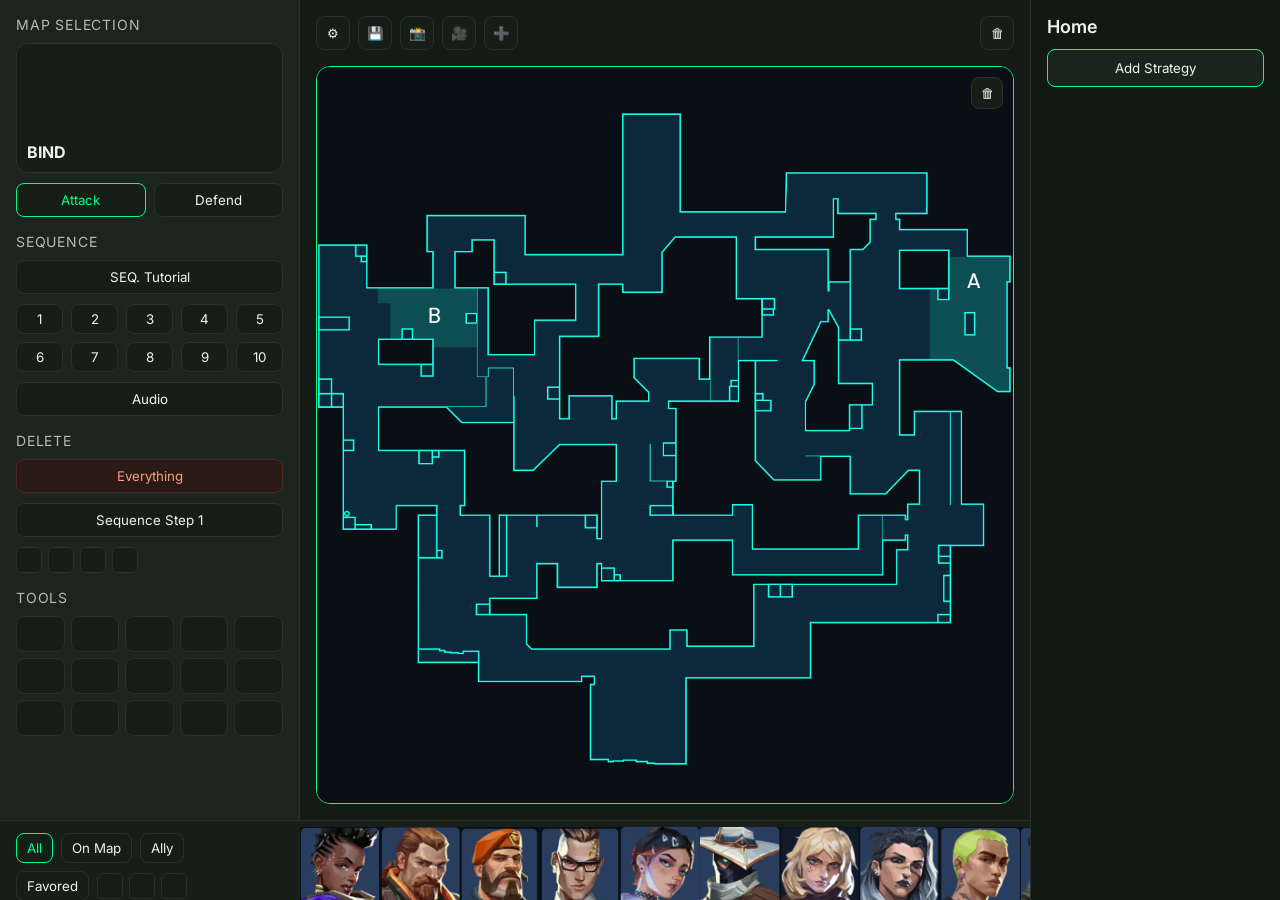
==== index.html @ a6247902 "added weapon system" ====
<!doctype html>
<html lang="en">
  <head>
    <meta charset="UTF-8" />
    <meta name="viewport" content="width=device-width, initial-scale=1" />
    <title>FPS Strat Simulator</title>
    <!-- Preconnect to font hosts for faster font loading. -->
    <link rel="preconnect" href="https://fonts.googleapis.com" />
    <link rel="preconnect" href="https://fonts.gstatic.com" crossorigin />
    <!-- UI typography for the simulator UI. -->
    <link
      href="https://fonts.googleapis.com/css2?family=Inter:wght@400;500;600;700&display=swap"
      rel="stylesheet"
    />
    <!-- App-specific layout and component styles. -->
    <link rel="stylesheet" href="styles.css" />
  </head>
  <body>
    <!-- Root grid container for left/center/right panels and bottom bar. -->
    <div id="app-container">
      <!-- Left sidebar: map selection, sequence controls, and tools. -->
      <aside class="left-sidebar">
        <section class="sidebar-section">
          <div class="section-title">Map Selection</div>
          <div class="map-card">
            <div class="map-preview">BIND</div>
            <div class="map-toggle">
              <button class="toggle active">Attack</button>
              <button class="toggle">Defend</button>
            </div>
          </div>
        </section>

        <section class="sidebar-section">
          <div class="section-title">Sequence</div>
          <!-- Placeholder buttons for scripted step sequencing. -->
          <button class="secondary wide">SEQ. Tutorial</button>
          <div class="sequence-grid">
            <button class="seq">1</button>
            <button class="seq">2</button>
            <button class="seq">3</button>
            <button class="seq">4</button>
            <button class="seq">5</button>
            <button class="seq">6</button>
            <button class="seq">7</button>
            <button class="seq">8</button>
            <button class="seq">9</button>
            <button class="seq">10</button>
          </div>
          <button class="secondary wide">Audio</button>
        </section>

        <section class="sidebar-section">
          <div class="section-title">Delete</div>
          <!-- Quick delete actions for strategy steps and assets. -->
          <button class="danger wide">Everything</button>
          <button class="secondary wide">Sequence Step 1</button>
          <div class="mini-icons">
            <div class="mini-icon"></div>
            <div class="mini-icon"></div>
            <div class="mini-icon"></div>
            <div class="mini-icon"></div>
          </div>
        </section>

        <section class="sidebar-section">
          <div class="section-title">Tools</div>
          <!-- Toolbox area for placing utilities or tactical markers. -->
          <div class="tools-grid">
            <button class="tool"></button>
            <button class="tool"></button>
            <button class="tool"></button>
            <button class="tool"></button>
            <button class="tool"></button>
            <button class="tool"></button>
            <button class="tool"></button>
            <button class="tool"></button>
            <button class="tool"></button>
            <button class="tool"></button>
            <button class="tool"></button>
            <button class="tool"></button>
            <button class="tool"></button>
            <button class="tool"></button>
            <button class="tool"></button>
          </div>
        </section>
      </aside>

      <!-- Center workspace: top bar actions and map canvas. -->
      <main class="center-map">
        <div class="map-topbar">
          <div class="topbar-left">
            <button class="icon-btn">⚙</button>
            <button class="icon-btn">💾</button>
            <button class="icon-btn">📸</button>
            <button class="icon-btn">🎥</button>
            <button class="icon-btn">➕</button>
          </div>
          <button class="icon-btn danger">🗑</button>
        </div>
        <!-- Map canvas viewport used for token placement and dragging. -->
        <div class="map-canvas" id="map-canvas">
          <!-- Trash target: drop tokens here to delete them. -->
          <button class="map-trash" id="map-trash" title="Delete token">🗑</button>
          <div class="map-wrapper" id="map-wrapper">
            <img class="map-image" src="assets/maps/Map Bind.png" alt="Bind map" />
          </div>
        </div>
      </main>

      <!-- Right sidebar: high-level actions or navigation. -->
      <aside class="right-sidebar">
        <div class="right-header">Home</div>
        <button class="primary wide">Add Strategy</button>
      </aside>

      <!-- Bottom bar: filters plus draggable agent roster. -->
      <section class="bottom-bar">
        <div class="bottom-left">
          <div class="filter-row">
            <button class="filter active">All</button>
            <button class="filter">On Map</button>
            <button class="filter">Ally</button>
          </div>
          <div class="filter-row">
            <button class="filter">Favored</button>
            <div class="mini-icons">
              <div class="mini-icon"></div>
              <div class="mini-icon"></div>
              <div class="mini-icon"></div>
            </div>
          </div>
        </div>
        <div class="bottom-right" id="agent-roster">
          <img src="assets/agents/astra.png" alt="Astra" class="agent-icon" />
          <img src="assets/agents/breach.png" alt="Breach" class="agent-icon" />
          <img src="assets/agents/brimstone.png" alt="Brimstone" class="agent-icon" />
          <img src="assets/agents/chamber.png" alt="Chamber" class="agent-icon" />
          <img src="assets/agents/clove.png" alt="Clove" class="agent-icon" />
          <img src="assets/agents/cypher.png" alt="Cypher" class="agent-icon" />
          <img src="assets/agents/deadlock.png" alt="Deadlock" class="agent-icon" />
          <img src="assets/agents/fade.png" alt="Fade" class="agent-icon" />
          <img src="assets/agents/gekko.png" alt="Gekko" class="agent-icon" />
          <img src="assets/agents/harbor.png" alt="Harbor" class="agent-icon" />
          <img src="assets/agents/iso.png" alt="Iso" class="agent-icon" />
          <img src="assets/agents/jett.png" alt="Jett" class="agent-icon" />
          <img src="assets/agents/kj.png" alt="Killjoy" class="agent-icon" />
          <img src="assets/agents/ko.png" alt="KAY/O" class="agent-icon" />
          <img src="assets/agents/mito.png" alt="Mito" class="agent-icon" />
          <img src="assets/agents/neon.png" alt="Neon" class="agent-icon" />
          <img src="assets/agents/omen.png" alt="Omen" class="agent-icon" />
          <img src="assets/agents/pheonix.png" alt="Phoenix" class="agent-icon" />
          <img src="assets/agents/raze.png" alt="Raze" class="agent-icon" />
          <img src="assets/agents/reyna.png" alt="Reyna" class="agent-icon" />
          <img src="assets/agents/sage.png" alt="Sage" class="agent-icon" />
          <img src="assets/agents/skye.png" alt="Skye" class="agent-icon" />
          <img src="assets/agents/sove.png" alt="Sova" class="agent-icon" />
          <img src="assets/agents/tejo.png" alt="Tejo" class="agent-icon" />
          <img src="assets/agents/veto.png" alt="Veto" class="agent-icon" />
          <img src="assets/agents/viper.png" alt="Viper" class="agent-icon" />
          <img src="assets/agents/vyse.png" alt="Vyse" class="agent-icon" />
          <img src="assets/agents/waylay.png" alt="Waylay" class="agent-icon" />
          <img src="assets/agents/yoru.png" alt="Yoru" class="agent-icon" />
        </div>
      </section>
    </div>
    <!-- Hover popover for agent utilities (positioned via JS). -->
    <div class="utility-popover" id="utility-popover" aria-hidden="true"></div>
    <!-- Context menu for selecting weapons on agent tokens. -->
    <div class="weapon-popover" id="weapon-popover" aria-hidden="true">
      <button class="weapon-option" data-weapon="1" title="Pistol">
        <span class="weapon-icon weapon-pistol"></span>
      </button>
      <button class="weapon-option" data-weapon="2" title="SMG/Shotgun">
        <span class="weapon-icon weapon-smg"></span>
      </button>
      <button class="weapon-option" data-weapon="3" title="Rifle">
        <span class="weapon-icon weapon-rifle"></span>
      </button>
      <button class="weapon-option" data-weapon="4" title="Sniper">
        <span class="weapon-icon weapon-sniper"></span>
      </button>
    </div>
    <script>
      // DOM handles used by the token placement + drag logic below.
      const mapCanvas = document.getElementById("map-canvas");
      const mapWrapper = document.getElementById("map-wrapper");
      const mapTrash = document.getElementById("map-trash");
      const agentIcons = document.querySelectorAll(".agent-icon");
      const utilityPopover = document.getElementById("utility-popover");
      const agentRoster = document.getElementById("agent-roster");
      const sideToggles = document.querySelectorAll(".map-toggle .toggle");
      const weaponPopover = document.getElementById("weapon-popover");
      const weaponOptions = weaponPopover.querySelectorAll(".weapon-option");

      // Drag state for the currently active map token.
      let activeToken = null;
      let dragOffsetX = 0;
      let dragOffsetY = 0;
      let popoverHideTimer = null;
      let activeAgentId = null;
      let currentSide = "attack";

      // Pan/zoom state for the map viewport.
      let panX = 0;
      let panY = 0;
      let zoom = 1;
      let isPanning = false;
      let panStartX = 0;
      let panStartY = 0;
      let panOriginX = 0;
      let panOriginY = 0;
      let spacePressed = false;
      let activeWeaponToken = null;

      // Agent -> 4 utility definitions (name + CSS type class).
      const agentUtilities = {
        astra: [
          { name: "Nebula", type: "util-sphere" },
          { name: "Nova Pulse", type: "util-stun" },
          { name: "Gravity Well", type: "util-stun" },
          { name: "Cosmic Divide", type: "util-line" },
        ],
        breach: [
          { name: "Flashpoint", type: "util-flash" },
          { name: "Fault Line", type: "util-stun" },
          { name: "Aftershock", type: "util-stun" },
          { name: "Rolling Thunder", type: "util-stun" },
        ],
        brimstone: [
          { name: "Incendiary", type: "util-molly" },
          { name: "Sky Smoke", type: "util-sphere" },
          { name: "Orbital Strike", type: "util-stun" },
          { name: "Stim Beacon", type: "util-sphere" },
        ],
        chamber: [
          { name: "Trademark", type: "util-trap" },
          { name: "Trademark", type: "util-trap" },
          { name: "Rendezvous", type: "util-recon" },
          { name: "Tour de Force", type: "util-stun" },
        ],
        clove: [
          { name: "Ruse", type: "util-sphere" },
          { name: "Meddle", type: "util-molly" },
          { name: "Pick-Me-Up", type: "util-stun" },
          { name: "Not Dead Yet", type: "util-recon" },
        ],
        cypher: [
          { name: "Trapwire", type: "util-trap" },
          { name: "Trapwire", type: "util-trap" },
          { name: "Cyber Cage", type: "util-sphere" },
          { name: "Spycam", type: "util-recon" },
        ],
        deadlock: [
          { name: "GravNet", type: "util-trap" },
          { name: "Sonic Sensor", type: "util-trap" },
          { name: "Barrier Mesh", type: "util-line" },
          { name: "Annihilation", type: "util-stun" },
        ],
        fade: [
          { name: "Haunt", type: "util-recon" },
          { name: "Prowler", type: "util-recon" },
          { name: "Seize", type: "util-stun" },
          { name: "Nightfall", type: "util-recon" },
        ],
        gekko: [
          { name: "Dizzy", type: "util-flash" },
          { name: "Wingman", type: "util-stun" },
          { name: "Mosh Pit", type: "util-molly" },
          { name: "Thrash", type: "util-recon" },
        ],
        harbor: [
          { name: "Cove", type: "util-sphere" },
          { name: "High Tide", type: "util-line" },
          { name: "Cascade", type: "util-line" },
          { name: "Reckoning", type: "util-stun" },
        ],
        iso: [
          { name: "Double Tap", type: "util-stun" },
          { name: "Undercut", type: "util-stun" },
          { name: "Contingency", type: "util-line" },
          { name: "Kill Contract", type: "util-stun" },
        ],
        jett: [
          { name: "Cloudburst", type: "util-sphere" },
          { name: "Updraft", type: "util-stun" },
          { name: "Tailwind", type: "util-stun" },
          { name: "Blade Storm", type: "util-stun" },
        ],
        kj: [
          { name: "Nanoswarm", type: "util-molly" },
          { name: "Nanoswarm", type: "util-molly" },
          { name: "Alarmbot", type: "util-trap" },
          { name: "Lockdown", type: "util-stun" },
        ],
        ko: [
          { name: "FLASH/drive", type: "util-flash" },
          { name: "FRAG/ment", type: "util-molly" },
          { name: "ZERO/point", type: "util-recon" },
          { name: "NULL/cmd", type: "util-stun" },
        ],
        mito: [
          { name: "Mist Screen", type: "util-sphere" },
          { name: "Surge Line", type: "util-line" },
          { name: "Static Flash", type: "util-flash" },
          { name: "Shockwave", type: "util-stun" },
        ],
        neon: [
          { name: "Relay Bolt", type: "util-stun" },
          { name: "Fast Lane", type: "util-line" },
          { name: "High Gear", type: "util-stun" },
          { name: "Overdrive", type: "util-stun" },
        ],
        omen: [
          { name: "Dark Cover", type: "util-sphere" },
          { name: "Paranoia", type: "util-flash" },
          { name: "Shrouded Step", type: "util-line" },
          { name: "From the Shadows", type: "util-recon" },
        ],
        pheonix: [
          { name: "Blaze", type: "util-line" },
          { name: "Curveball", type: "util-flash" },
          { name: "Hot Hands", type: "util-molly" },
          { name: "Run it Back", type: "util-stun" },
        ],
        phoenix: [
          { name: "Blaze", type: "util-line" },
          { name: "Curveball", type: "util-flash" },
          { name: "Hot Hands", type: "util-molly" },
          { name: "Run it Back", type: "util-stun" },
        ],
        raze: [
          { name: "Boom Bot", type: "util-recon" },
          { name: "Paint Shells", type: "util-molly" },
          { name: "Blast Pack", type: "util-stun" },
          { name: "Showstopper", type: "util-stun" },
        ],
        reyna: [
          { name: "Leer", type: "util-flash" },
          { name: "Devour", type: "util-stun" },
          { name: "Dismiss", type: "util-stun" },
          { name: "Empress", type: "util-stun" },
        ],
        sage: [
          { name: "Barrier Orb", type: "util-line" },
          { name: "Slow Orb", type: "util-stun" },
          { name: "Healing Orb", type: "util-sphere" },
          { name: "Resurrection", type: "util-stun" },
        ],
        skye: [
          { name: "Guiding Light", type: "util-flash" },
          { name: "Trailblazer", type: "util-recon" },
          { name: "Regrowth", type: "util-sphere" },
          { name: "Seekers", type: "util-recon" },
        ],
        sove: [
          { name: "Recon Bolt", type: "util-recon" },
          { name: "Shock Bolt", type: "util-molly" },
          { name: "Owl Drone", type: "util-recon" },
          { name: "Hunter's Fury", type: "util-line" },
        ],
        tejo: [
          { name: "Pulse Net", type: "util-trap" },
          { name: "Quake Line", type: "util-line" },
          { name: "Shatter Flash", type: "util-flash" },
          { name: "Ground Spike", type: "util-stun" },
        ],
        veto: [
          { name: "Lock Snare", type: "util-trap" },
          { name: "Signal Bloom", type: "util-recon" },
          { name: "Burst Charge", type: "util-molly" },
          { name: "Dead Zone", type: "util-stun" },
        ],
        viper: [
          { name: "Snake Bite", type: "util-molly" },
          { name: "Poison Cloud", type: "util-sphere" },
          { name: "Toxic Screen", type: "util-line" },
          { name: "Viper's Pit", type: "util-sphere" },
        ],
        vyse: [
          { name: "Arc Flash", type: "util-flash" },
          { name: "Steel Snare", type: "util-trap" },
          { name: "Obscura", type: "util-sphere" },
          { name: "Overload", type: "util-stun" },
        ],
        waylay: [
          { name: "Mirror Smoke", type: "util-sphere" },
          { name: "Slipstream", type: "util-line" },
          { name: "Lumen Flash", type: "util-flash" },
          { name: "Lockdown Field", type: "util-stun" },
        ],
        yoru: [
          { name: "Blindside", type: "util-flash" },
          { name: "Gatecrash", type: "util-line" },
          { name: "Fakeout", type: "util-recon" },
          { name: "Dimensional Drift", type: "util-stun" },
        ],
      };

      // Keep token movement inside the map canvas bounds.
      function clamp(value, min, max) {
        return Math.max(min, Math.min(max, value));
      }

      function applyMapTransform() {
        mapWrapper.style.transform = `translate(${panX}px, ${panY}px) scale(${zoom})`;
      }

      function screenToMap(clientX, clientY) {
        const canvasRect = mapCanvas.getBoundingClientRect();
        const x = (clientX - canvasRect.left - panX) / zoom;
        const y = (clientY - canvasRect.top - panY) / zoom;
        return { x, y };
      }

      function getMapSize() {
        return {
          width: mapWrapper.offsetWidth,
          height: mapWrapper.offsetHeight,
        };
      }

      function getElementSizeInMap(el) {
        const rect = el.getBoundingClientRect();
        return { width: rect.width / zoom, height: rect.height / zoom };
      }

      // Create a draggable token in the center of the map from a roster icon.
      function createTokenFromIcon(icon) {
        const token = document.createElement("div");
        token.className = "map-agent-token";
        token.dataset.anchor = "topleft";
        token.dataset.side = currentSide;
        token.dataset.weapon = "3";
        token.style.backgroundImage = `url("${icon.src}")`;
        token.setAttribute("aria-label", icon.alt || "Agent");

        const badge = document.createElement("span");
        badge.className = "weapon-badge";
        badge.dataset.weapon = "3";
        const badgeIcon = document.createElement("span");
        badgeIcon.className = "weapon-icon";
        badge.appendChild(badgeIcon);
        token.appendChild(badge);

        const rect = mapCanvas.getBoundingClientRect();
        const center = screenToMap(
          rect.left + rect.width / 2,
          rect.top + rect.height / 2
        );
        const size = 40;
        const left = center.x - size / 2;
        const top = center.y - size / 2;

        token.style.left = `${left}px`;
        token.style.top = `${top}px`;

        // Start dragging and capture the pointer offset within the token.
        token.addEventListener("mousedown", (event) => {
          if (spacePressed || event.button === 1) return;
          activeToken = token;
          const cursor = screenToMap(event.clientX, event.clientY);
          dragOffsetX = cursor.x - parseFloat(token.style.left);
          dragOffsetY = cursor.y - parseFloat(token.style.top);
          token.style.cursor = "grabbing";
        });

        token.addEventListener("contextmenu", (event) => {
          event.preventDefault();
          showWeaponPopover(token, event.clientX, event.clientY);
        });

        token.addEventListener("dblclick", (event) => {
          showWeaponPopover(token, event.clientX, event.clientY);
        });

        mapWrapper.appendChild(token);
      }

      // Create a utility element on the map, centered in the viewport.
      function createUtilityOnMap(utilityType, event) {
        const util = document.createElement("div");
        util.className = `map-utility ${utilityType}`;
        util.dataset.utilityType = utilityType;
        util.dataset.anchor = "center";
        util.dataset.side = currentSide;

        util.addEventListener("mousedown", (mouseEvent) => {
          if (spacePressed || mouseEvent.button === 1) return;
          activeToken = util;
          const cursor = screenToMap(mouseEvent.clientX, mouseEvent.clientY);
          dragOffsetX = cursor.x - parseFloat(util.style.left);
          dragOffsetY = cursor.y - parseFloat(util.style.top);
          util.style.cursor = "grabbing";
        });

        mapWrapper.appendChild(util);

        // Position the element at the center of the map canvas.
        const canvasRect = mapCanvas.getBoundingClientRect();
        const mapCenter = screenToMap(
          canvasRect.left + canvasRect.width / 2,
          canvasRect.top + canvasRect.height / 2
        );
        const utilSize = getElementSizeInMap(util);
        const halfW = utilSize.width / 2;
        const halfH = utilSize.height / 2;
        const mapSize = getMapSize();
        const clampedCenterX = clamp(mapCenter.x, halfW, mapSize.width - halfW);
        const clampedCenterY = clamp(mapCenter.y, halfH, mapSize.height - halfH);
        util.style.left = `${clampedCenterX}px`;
        util.style.top = `${clampedCenterY}px`;
      }

      function renderUtilityPopover(agentId) {
        const utilities = agentUtilities[agentId] || [];
        utilityPopover.innerHTML = "";
        utilities.forEach((util) => {
          const button = document.createElement("button");
          button.className = "utility-item";
          button.dataset.utilityType = util.type;
          button.title = util.name;
          button.textContent = util.name
            .split(" ")
            .map((word) => word[0])
            .join("")
            .slice(0, 2)
            .toUpperCase();

          button.addEventListener("mousedown", (event) => {
            event.preventDefault();
            createUtilityOnMap(util.type, event);
          });

          utilityPopover.appendChild(button);
        });
      }

      function showUtilityPopover(icon) {
        const agentId = icon.dataset.agentId;
        if (!agentId) return;
        activeAgentId = agentId;
        renderUtilityPopover(agentId);
        utilityPopover.classList.add("active");
        utilityPopover.setAttribute("aria-hidden", "false");

        const iconRect = icon.getBoundingClientRect();
        const popoverRect = utilityPopover.getBoundingClientRect();
        const rawLeft = iconRect.left + iconRect.width / 2 - popoverRect.width / 2;
        const rawTop = iconRect.top - popoverRect.height;
        const safeLeft = clamp(
          rawLeft,
          8,
          window.innerWidth - popoverRect.width - 8
        );
        const safeTop = clamp(rawTop, 8, window.innerHeight - popoverRect.height - 8);
        utilityPopover.style.left = `${safeLeft}px`;
        utilityPopover.style.top = `${safeTop}px`;
      }

      function schedulePopoverHide() {
        if (popoverHideTimer) clearTimeout(popoverHideTimer);
        popoverHideTimer = setTimeout(() => {
          utilityPopover.classList.remove("active");
          utilityPopover.setAttribute("aria-hidden", "true");
          activeAgentId = null;
        }, 120);
      }

      function cancelPopoverHide() {
        if (popoverHideTimer) {
          clearTimeout(popoverHideTimer);
          popoverHideTimer = null;
        }
      }

      function getAgentIdFromIcon(icon) {
        const src = icon.getAttribute("src") || "";
        const fileName = src.split("/").pop() || "";
        return fileName.toLowerCase().replace(".png", "");
      }

      function isMovingToPopover(event) {
        return utilityPopover.contains(event.relatedTarget);
      }

      function isMovingToAgent(event) {
        return event.relatedTarget && event.relatedTarget.classList?.contains("agent-icon");
      }

      // Spawn a token when a roster icon is clicked.
      agentIcons.forEach((icon) => {
        icon.dataset.agentId = getAgentIdFromIcon(icon);

        icon.addEventListener("click", () => {
          createTokenFromIcon(icon);
        });

        icon.addEventListener("mouseenter", () => {
          cancelPopoverHide();
          showUtilityPopover(icon);
        });

        icon.addEventListener("mouseleave", (event) => {
          if (isMovingToPopover(event)) return;
          schedulePopoverHide();
        });
      });

      utilityPopover.addEventListener("mouseenter", cancelPopoverHide);
      utilityPopover.addEventListener("mouseleave", (event) => {
        if (isMovingToAgent(event)) return;
        schedulePopoverHide();
      });

      function showWeaponPopover(token, clientX, clientY) {
        activeWeaponToken = token;
        weaponPopover.classList.add("active");
        weaponPopover.setAttribute("aria-hidden", "false");
        const popRect = weaponPopover.getBoundingClientRect();
        const left = clamp(clientX + 8, 8, window.innerWidth - popRect.width - 8);
        const top = clamp(clientY - popRect.height / 2, 8, window.innerHeight - popRect.height - 8);
        weaponPopover.style.left = `${left}px`;
        weaponPopover.style.top = `${top}px`;
      }

      function hideWeaponPopover() {
        weaponPopover.classList.remove("active");
        weaponPopover.setAttribute("aria-hidden", "true");
        activeWeaponToken = null;
      }

      weaponOptions.forEach((btn) => {
        btn.addEventListener("click", () => {
          if (!activeWeaponToken) return;
          const weapon = btn.dataset.weapon;
          activeWeaponToken.dataset.weapon = weapon;
          const badge = activeWeaponToken.querySelector(".weapon-badge");
          if (badge) badge.dataset.weapon = weapon;
          hideWeaponPopover();
        });
      });

      document.addEventListener("click", (event) => {
        if (!weaponPopover.classList.contains("active")) return;
        if (weaponPopover.contains(event.target)) return;
        if (activeWeaponToken && activeWeaponToken.contains(event.target)) return;
        hideWeaponPopover();
      });

      // Side toggle (attack/defend) updates global state and UI theme.
      function setSide(side) {
        currentSide = side;
        document.body.dataset.side = side;
        sideToggles.forEach((btn) => {
          btn.classList.toggle("active", btn.dataset.side === side);
        });
      }

      sideToggles.forEach((btn) => {
        const label = btn.textContent.trim().toLowerCase();
        btn.dataset.side = label === "attack" ? "attack" : "defense";
        btn.addEventListener("click", () => {
          setSide(btn.dataset.side);
        });
      });

      setSide(currentSide);
      applyMapTransform();

      function buildSimulationPayload() {
        const players = Array.from(mapWrapper.querySelectorAll(".map-agent-token")).map(
          (token) => ({
            id: token.getAttribute("aria-label") || "agent",
            x: parseFloat(token.style.left),
            y: parseFloat(token.style.top),
            side: token.dataset.side || "attack",
            weapon_category: parseInt(token.dataset.weapon || "3", 10),
          })
        );

        const utilities = Array.from(mapWrapper.querySelectorAll(".map-utility")).map(
          (util, idx) => ({
            id: `util_${idx}`,
            type: util.dataset.utilityType || "util-sphere",
            x: parseFloat(util.style.left),
            y: parseFloat(util.style.top),
            radius: 0,
            side: util.dataset.side || "attack",
          })
        );

        return {
          map: "Bind",
          created_at: new Date().toISOString(),
          players,
          utilities,
        };
      }

      // Pan controls: space + drag or middle mouse.
      document.addEventListener("keydown", (event) => {
        if (event.code === "Space") {
          spacePressed = true;
          mapCanvas.style.cursor = "grab";
        }
      });

      document.addEventListener("keyup", (event) => {
        if (event.code === "Space") {
          spacePressed = false;
          mapCanvas.style.cursor = "";
        }
      });

      mapCanvas.addEventListener("mousedown", (event) => {
        const isMiddle = event.button === 1;
        const isSpaceDrag = event.button === 0 && spacePressed;
        if (!isMiddle && !isSpaceDrag) return;
        event.preventDefault();
        isPanning = true;
        panStartX = event.clientX;
        panStartY = event.clientY;
        panOriginX = panX;
        panOriginY = panY;
        mapCanvas.style.cursor = "grabbing";
      });

      document.addEventListener("mouseup", () => {
        if (isPanning) {
          isPanning = false;
          mapCanvas.style.cursor = spacePressed ? "grab" : "";
        }
      });

      document.addEventListener("mousemove", (event) => {
        if (!isPanning) return;
        const dx = event.clientX - panStartX;
        const dy = event.clientY - panStartY;
        panX = panOriginX + dx;
        panY = panOriginY + dy;
        applyMapTransform();
      });

      mapCanvas.addEventListener(
        "wheel",
        (event) => {
          event.preventDefault();
          const zoomDelta = event.deltaY > 0 ? -0.1 : 0.1;
          const newZoom = clamp(zoom + zoomDelta, 0.5, 3.0);
          if (newZoom === zoom) return;

          const canvasRect = mapCanvas.getBoundingClientRect();
          const mouseX = event.clientX - canvasRect.left;
          const mouseY = event.clientY - canvasRect.top;
          const mapX = (mouseX - panX) / zoom;
          const mapY = (mouseY - panY) / zoom;

          zoom = newZoom;
          panX = mouseX - mapX * zoom;
          panY = mouseY - mapY * zoom;
          applyMapTransform();
        },
        { passive: false }
      );

      // Track dragging, update token position, and highlight trash target.
      document.addEventListener("mousemove", (event) => {
        if (!activeToken || isPanning) return;
        const cursor = screenToMap(event.clientX, event.clientY);
        const mapSize = getMapSize();
        const tokenSize = getElementSizeInMap(activeToken);
        const anchor = activeToken.dataset.anchor || "topleft";

        if (anchor === "center") {
          const halfW = tokenSize.width / 2;
          const halfH = tokenSize.height / 2;
          const centerX = cursor.x - dragOffsetX;
          const centerY = cursor.y - dragOffsetY;
          const clampedCenterX = clamp(centerX, halfW, mapSize.width - halfW);
          const clampedCenterY = clamp(centerY, halfH, mapSize.height - halfH);
          activeToken.style.left = `${clampedCenterX}px`;
          activeToken.style.top = `${clampedCenterY}px`;
        } else {
          const x = cursor.x - dragOffsetX;
          const y = cursor.y - dragOffsetY;
          const clampedX = clamp(x, 0, mapSize.width - tokenSize.width);
          const clampedY = clamp(y, 0, mapSize.height - tokenSize.height);
          activeToken.style.left = `${clampedX}px`;
          activeToken.style.top = `${clampedY}px`;
        }

        const trashRect = mapTrash.getBoundingClientRect();
        const isOverTrash =
          event.clientX >= trashRect.left &&
          event.clientX <= trashRect.right &&
          event.clientY >= trashRect.top &&
          event.clientY <= trashRect.bottom;
        mapTrash.classList.toggle("active", isOverTrash);
      });

      // Drop tokens; remove if released over the trash button.
      document.addEventListener("mouseup", () => {
        if (!activeToken) return;
        const trashRect = mapTrash.getBoundingClientRect();
        const tokenRect = activeToken.getBoundingClientRect();
        const overlaps =
          tokenRect.left < trashRect.right &&
          tokenRect.right > trashRect.left &&
          tokenRect.top < trashRect.bottom &&
          tokenRect.bottom > trashRect.top;

        if (overlaps) {
          activeToken.remove();
        } else {
          activeToken.style.cursor = "grab";
        }
        mapTrash.classList.remove("active");
        activeToken = null;
      });
    </script>
  </body>
</html>
---- styles.css ----
/* Theme tokens shared across the UI. */
:root {
  --bg: #141a16;
  --panel: #1b241e;
  --panel-2: #171f19;
  --panel-dark: #121812;
  --border: #273229;
  --text: #eef4ef;
  --muted: #b3bcb5;
  --accent: #00ff88;
  --team-color: #00ff88;
  --team-rgb: 0, 255, 136;
}

/* Global reset + base typography. */
* {
  box-sizing: border-box;
  font-family: "Inter", sans-serif;
}

/* Page-level sizing to keep the grid full-screen. */
body {
  margin: 0;
  background: var(--bg);
  color: var(--text);
  width: 100vw;
  height: 100vh;
  overflow: hidden;
}

body[data-side="attack"] {
  --team-color: #ff4655;
  --team-rgb: 255, 70, 85;
}

body[data-side="defense"] {
  --team-color: #00ff88;
  --team-rgb: 0, 255, 136;
}

/* Main layout grid: left sidebar, map, right sidebar, bottom bar. */
#app-container {
  display: grid;
  grid-template-columns: 300px 1fr 250px;
  grid-template-rows: 1fr 80px;
  width: 100vw;
  height: 100vh;
  overflow: hidden;
}

/* Left-side controls panel. */
.left-sidebar {
  grid-column: 1;
  grid-row: 1;
  background: var(--panel);
  border-right: 1px solid var(--border);
  display: flex;
  flex-direction: column;
  gap: 16px;
  padding: 16px;
  overflow-y: auto;
}

/* Center column that hosts the map canvas and top bar actions. */
.center-map {
  grid-column: 2;
  grid-row: 1;
  display: flex;
  flex-direction: column;
  gap: 16px;
  padding: 16px;
  position: relative;
  z-index: 1;
}

/* Right-side summary/actions panel. */
.right-sidebar {
  grid-column: 3;
  grid-row: 1 / 3;
  background: var(--panel-dark);
  border-left: 1px solid var(--border);
  padding: 16px;
  display: flex;
  flex-direction: column;
  gap: 12px;
}

/* Bottom bar spanning left + center columns. */
.bottom-bar {
  grid-column: 1 / 3;
  grid-row: 2;
  display: grid;
  grid-template-columns: 300px 1fr;
  background: var(--panel-2);
  border-top: 1px solid var(--border);
  position: relative;
  z-index: 40;
}

/* Stacked sections within the left sidebar. */
.sidebar-section {
  display: flex;
  flex-direction: column;
  gap: 10px;
}

/* Section headers in side panels. */
.section-title {
  font-size: 14px;
  text-transform: uppercase;
  letter-spacing: 0.8px;
  color: var(--muted);
}

/* Map selector tile. */
.map-card {
  display: flex;
  flex-direction: column;
  gap: 10px;
}

/* Map preview area inside the selector. */
.map-preview {
  background: #151f18;
  border: 1px solid var(--border);
  border-radius: 12px;
  height: 130px;
  display: flex;
  align-items: flex-end;
  justify-content: flex-start;
  padding: 10px;
  font-weight: 700;
  color: var(--text);
}

/* Attack/defend toggle buttons. */
.map-toggle {
  display: grid;
  grid-template-columns: 1fr 1fr;
  gap: 8px;
}

/* Generic toggle button styling. */
.toggle {
  background: #151f18;
  border: 1px solid var(--border);
  color: var(--text);
  padding: 8px;
  border-radius: 8px;
  cursor: pointer;
}

.toggle.active {
  border-color: var(--accent);
  color: var(--accent);
}

/* Secondary action buttons across panels. */
.secondary {
  background: #151f18;
  border: 1px solid var(--border);
  color: var(--text);
  border-radius: 8px;
  padding: 8px;
  cursor: pointer;
}

/* Full-width buttons for sidebar actions. */
.secondary.wide,
.primary.wide,
.danger.wide {
  width: 100%;
}

/* Grid for numbered sequence steps. */
.sequence-grid {
  display: grid;
  grid-template-columns: repeat(5, 1fr);
  gap: 8px;
}

/* Individual sequence step button. */
.seq {
  background: #151f18;
  border: 1px solid var(--border);
  color: var(--text);
  border-radius: 8px;
  padding: 6px 0;
  cursor: pointer;
}

/* Destructive actions. */
.danger {
  background: #2a1a16;
  border: 1px solid #4b2a1f;
  color: #ff9a7a;
  border-radius: 8px;
  padding: 8px;
  cursor: pointer;
}

/* Small placeholder icon row. */
.mini-icons {
  display: flex;
  gap: 6px;
}

/* Placeholder mini icon blocks. */
.mini-icon {
  width: 26px;
  height: 26px;
  background: #151f18;
  border: 1px solid var(--border);
  border-radius: 6px;
}

/* Toolbox grid for utilities/markers. */
.tools-grid {
  display: grid;
  grid-template-columns: repeat(5, 1fr);
  gap: 6px;
}

/* Individual tool tile. */
.tool {
  height: 36px;
  border-radius: 8px;
  border: 1px solid var(--border);
  background: #151f18;
  cursor: pointer;
}

/* Header row for map actions. */
.map-topbar {
  display: flex;
  align-items: center;
  justify-content: space-between;
}

/* Grouping of left-aligned topbar buttons. */
.topbar-left {
  display: flex;
  gap: 8px;
}

/* Shared icon button styling. */
.icon-btn {
  width: 34px;
  height: 34px;
  border-radius: 8px;
  background: #151f18;
  border: 1px solid var(--border);
  color: var(--text);
  cursor: pointer;
}

/* Map canvas viewport; the wrapper inside is transformed. */
.map-canvas {
  flex: 1;
  border: 1px solid var(--accent);
  border-radius: 14px;
  background: #151f18;
  overflow: hidden;
  position: relative;
}

/* Transformable layer that holds the map image and tokens. */
.map-wrapper {
  position: absolute;
  inset: 0;
  transform-origin: 0 0;
}

/* Trash target used to remove dropped tokens. */
.map-trash {
  position: absolute;
  top: 10px;
  right: 10px;
  width: 32px;
  height: 32px;
  border-radius: 8px;
  border: 1px solid var(--border);
  background: #151f18;
  color: var(--text);
  display: flex;
  align-items: center;
  justify-content: center;
  cursor: pointer;
  z-index: 2;
}

/* Highlight trash when dragging over it. */
.map-trash.active {
  border-color: var(--accent);
  color: var(--accent);
}

/* Base map image fills the canvas. */
.map-image {
  width: 100%;
  height: 100%;
  object-fit: cover;
  display: block;
  pointer-events: none;
}

/* Right sidebar header. */
.right-header {
  font-size: 18px;
  font-weight: 600;
}

/* Primary CTA buttons. */
.primary {
  background: #1a241e;
  border: 1px solid var(--accent);
  color: var(--text);
  border-radius: 8px;
  padding: 10px 12px;
  cursor: pointer;
}

/* Left side of bottom bar with filters. */
.bottom-left {
  padding: 12px 16px;
  display: flex;
  flex-direction: column;
  gap: 8px;
}

/* Filter button row. */
.filter-row {
  display: flex;
  gap: 8px;
  align-items: center;
}

/* Filter button style. */
.filter {
  background: #151f18;
  border: 1px solid var(--border);
  color: var(--text);
  border-radius: 8px;
  padding: 6px 10px;
  cursor: pointer;
}

.filter.active {
  border-color: var(--accent);
  color: var(--accent);
}

/* Scrollable agent roster strip. */
.bottom-right {
  display: flex;
  overflow-x: auto;
  overflow-y: visible;
  white-space: nowrap;
  align-items: center;
  padding: 6px 0;
  position: relative;
}

/* Agent portrait used for spawning tokens. */
.agent-icon {
  width: 80px;
  height: 80px;
  object-fit: cover;
  flex-shrink: 0;
  transition: filter 0.15s ease;
}

/* Hover accent for agent portraits. */
.agent-icon:hover {
  filter: brightness(1.15);
}

/* Scrollbar styling for the roster strip. */
.bottom-right::-webkit-scrollbar {
  height: 8px;
}

.bottom-right::-webkit-scrollbar-track {
  background: #151f18;
}

.bottom-right::-webkit-scrollbar-thumb {
  background: #273229;
}

/* Hover utility popover anchored above agent portraits. */
.utility-popover {
  position: fixed;
  z-index: 9999;
  display: none;
  grid-template-columns: repeat(2, 1fr);
  gap: 6px;
  padding: 8px;
  background: #1b241e;
  border: 1px solid rgba(204, 255, 0, 0.45);
  border-radius: 10px;
  box-shadow: 0 10px 24px rgba(0, 0, 0, 0.45);
  pointer-events: auto;
}

.utility-popover.active {
  display: grid;
}

.utility-popover::after {
  content: "";
  position: absolute;
  left: 0;
  right: 0;
  bottom: -8px;
  height: 8px;
  background: transparent;
}

.utility-item {
  width: 30px;
  height: 30px;
  border-radius: 6px;
  border: 1px solid #314232;
  background: #151f18;
  color: #d9ff6b;
  font-size: 12px;
  font-weight: 600;
  cursor: grab;
}

.utility-item:hover {
  border-color: #ccff00;
}

/* Weapon context menu. */
.weapon-popover {
  position: fixed;
  z-index: 10000;
  display: none;
  gap: 6px;
  padding: 8px;
  border-radius: 10px;
  background: #1b241e;
  border: 1px solid var(--team-color);
  box-shadow: 0 12px 24px rgba(0, 0, 0, 0.45);
}

.weapon-popover.active {
  display: grid;
  grid-template-columns: repeat(4, 34px);
}

.weapon-option {
  width: 34px;
  height: 34px;
  border-radius: 8px;
  border: 1px solid #2b3a30;
  background: #111813;
  display: grid;
  place-items: center;
  cursor: pointer;
}

.weapon-option:hover {
  border-color: var(--team-color);
}

.weapon-icon {
  display: block;
  position: relative;
  background: var(--team-color);
}

.weapon-pistol {
  width: 14px;
  height: 5px;
  border-radius: 2px;
}

.weapon-pistol::after {
  content: "";
  position: absolute;
  right: 0;
  bottom: -5px;
  width: 4px;
  height: 6px;
  background: var(--team-color);
  border-radius: 0 0 2px 2px;
}

.weapon-smg {
  width: 16px;
  height: 7px;
  border-radius: 2px;
}

.weapon-rifle {
  width: 18px;
  height: 4px;
  border-radius: 2px;
}

.weapon-rifle::after {
  content: "";
  position: absolute;
  right: 6px;
  bottom: -5px;
  width: 4px;
  height: 6px;
  background: var(--team-color);
  border-radius: 0 0 2px 2px;
}

.weapon-sniper {
  width: 22px;
  height: 3px;
  border-radius: 2px;
}

.weapon-sniper::before {
  content: "";
  position: absolute;
  left: 6px;
  top: -5px;
  width: 8px;
  height: 4px;
  border: 1px solid var(--team-color);
  border-radius: 2px;
}

/* Shared hover accent for clickable controls. */
button:hover,
.tool:hover,
.seq:hover,
.icon-btn:hover {
  border-color: var(--accent);
}

/* Responsive tightening for medium-width screens. */
@media (max-width: 1200px) {
  #app-container {
    grid-template-columns: 260px 1fr 220px;
  }

  .bottom-bar {
    grid-template-columns: 260px 1fr;
  }
}

/* Token dropped on the map from the agent roster. */
.map-agent-token {
  position: absolute;
  width: 40px;
  height: 40px;
  border-radius: 50%;
  border: 2px solid var(--team-color);
  background-size: cover;
  background-position: center;
  cursor: grab;
  user-select: none;
}

.weapon-badge {
  position: absolute;
  bottom: -6px;
  right: -6px;
  width: 18px;
  height: 18px;
  border-radius: 6px;
  background: #111813;
  border: 1px solid var(--team-color);
  display: grid;
  place-items: center;
  box-shadow: 0 4px 8px rgba(0, 0, 0, 0.35);
}

.weapon-badge .weapon-icon {
  width: 10px;
  height: 6px;
  position: relative;
  display: block;
  background: var(--team-color);
}

.weapon-badge[data-weapon="1"] .weapon-icon {
  width: 9px;
  height: 5px;
  border-radius: 2px 2px 1px 1px;
}

.weapon-badge[data-weapon="1"] .weapon-icon::after {
  content: "";
  position: absolute;
  right: 0;
  bottom: -3px;
  width: 3px;
  height: 4px;
  background: var(--team-color);
  border-radius: 0 0 1px 1px;
}

.weapon-badge[data-weapon="2"] .weapon-icon {
  width: 10px;
  height: 6px;
  border-radius: 2px;
}

.weapon-badge[data-weapon="3"] .weapon-icon {
  width: 12px;
  height: 4px;
  border-radius: 2px;
}

.weapon-badge[data-weapon="3"] .weapon-icon::after {
  content: "";
  position: absolute;
  right: 4px;
  bottom: -3px;
  width: 3px;
  height: 4px;
  background: var(--team-color);
  border-radius: 0 0 1px 1px;
}

.weapon-badge[data-weapon="4"] .weapon-icon {
  width: 14px;
  height: 3px;
  border-radius: 2px;
}

.weapon-badge[data-weapon="4"] .weapon-icon::before {
  content: "";
  position: absolute;
  left: 4px;
  top: -4px;
  width: 6px;
  height: 4px;
  border-radius: 2px;
  border: 1px solid var(--team-color);
}

.map-agent-token[data-side="attack"],
.map-utility[data-side="attack"] {
  --team-color: #ff4655;
  --team-rgb: 255, 70, 85;
}

.map-agent-token[data-side="defense"],
.map-utility[data-side="defense"] {
  --team-color: #00ff88;
  --team-rgb: 0, 255, 136;
}

/* Shared base for map-placed utilities. */
.map-utility {
  position: absolute;
  cursor: grab;
  user-select: none;
}

/* Sphere utility. */
.util-sphere {
  width: 60px;
  height: 60px;
  border-radius: 50%;
  background: rgba(var(--team-rgb), 0.2);
  border: 2px solid var(--team-color);
  position: absolute;
  transform: translate(-50%, -50%);
  cursor: grab;
}

/* Line utility. */
.util-line {
  width: 200px;
  height: 8px;
  border-radius: 4px;
  background: rgba(var(--team-rgb), 0.7);
  position: absolute;
  transform: translate(-50%, -50%);
  cursor: grab;
  transform-origin: center;
}

/* Flash utility. */
.util-flash {
  width: 16px;
  height: 16px;
  border-radius: 50%;
  background: var(--team-color);
  box-shadow: 0 0 10px var(--team-color);
  position: absolute;
  transform: translate(-50%, -50%);
  cursor: grab;
}

/* Molly utility. */
.util-molly {
  width: 45px;
  height: 45px;
  border-radius: 50%;
  background: rgba(var(--team-rgb), 0.3);
  border: 2px dashed var(--team-color);
  position: absolute;
  transform: translate(-50%, -50%);
  cursor: grab;
}

/* Recon utility with center dot. */
.util-recon {
  width: 100px;
  height: 100px;
  border-radius: 50%;
  background: rgba(var(--team-rgb), 0.08);
  border: 1px solid rgba(var(--team-rgb), 0.5);
  position: absolute;
  transform: translate(-50%, -50%);
  cursor: grab;
}

.util-recon::after {
  content: "";
  position: absolute;
  width: 10px;
  height: 10px;
  border-radius: 50%;
  background: var(--team-color);
  top: 50%;
  left: 50%;
  transform: translate(-50%, -50%);
}

/* Trap utility with dashed radius ring. */
.util-trap {
  width: 20px;
  height: 20px;
  background: transparent;
  border: 2px solid var(--team-color);
  position: absolute;
  transform: translate(-50%, -50%);
  cursor: grab;
}

.util-trap::before {
  content: "";
  position: absolute;
  width: 100px;
  height: 100px;
  border-radius: 50%;
  border: 1px dashed rgba(var(--team-rgb), 0.7);
  top: 50%;
  left: 50%;
  transform: translate(-50%, -50%);
}

/* Stun utility. */
.util-stun {
  width: 120px;
  height: 40px;
  background: rgba(var(--team-rgb), 0.15);
  border: 2px solid var(--team-color);
  position: absolute;
  transform: translate(-50%, -50%);
  cursor: grab;
}
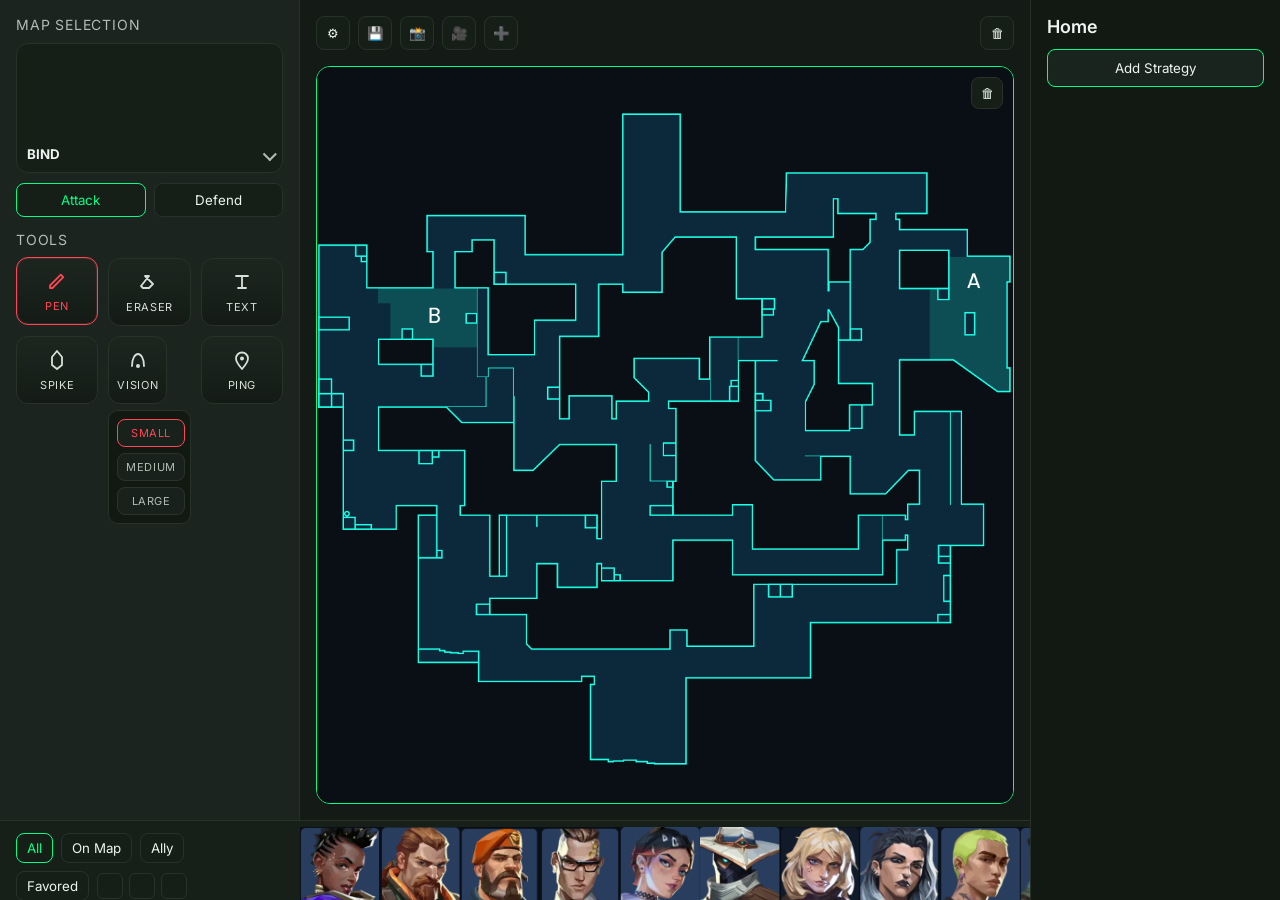
==== commit 000114a6: "adding tools and creating vision system and identifying map entity" ====
--- a/index.html
+++ b/index.html
@@ -23,7 +23,13 @@
         <section class="sidebar-section">
           <div class="section-title">Map Selection</div>
           <div class="map-card">
-            <div class="map-preview">BIND</div>
+            <div class="map-select" id="map-select">
+              <button class="map-preview" id="map-preview" type="button">
+                <span id="map-preview-label">BIND</span>
+                <span class="map-preview-caret" aria-hidden="true"></span>
+              </button>
+              <div class="map-dropdown" id="map-dropdown"></div>
+            </div>
             <div class="map-toggle">
               <button class="toggle active">Attack</button>
               <button class="toggle">Defend</button>
@@ -32,56 +38,89 @@
         </section>
 
         <section class="sidebar-section">
-          <div class="section-title">Sequence</div>
-          <!-- Placeholder buttons for scripted step sequencing. -->
-          <button class="secondary wide">SEQ. Tutorial</button>
-          <div class="sequence-grid">
-            <button class="seq">1</button>
-            <button class="seq">2</button>
-            <button class="seq">3</button>
-            <button class="seq">4</button>
-            <button class="seq">5</button>
-            <button class="seq">6</button>
-            <button class="seq">7</button>
-            <button class="seq">8</button>
-            <button class="seq">9</button>
-            <button class="seq">10</button>
-          </div>
-          <button class="secondary wide">Audio</button>
-        </section>
-
-        <section class="sidebar-section">
-          <div class="section-title">Delete</div>
-          <!-- Quick delete actions for strategy steps and assets. -->
-          <button class="danger wide">Everything</button>
-          <button class="secondary wide">Sequence Step 1</button>
-          <div class="mini-icons">
-            <div class="mini-icon"></div>
-            <div class="mini-icon"></div>
-            <div class="mini-icon"></div>
-            <div class="mini-icon"></div>
-          </div>
-        </section>
-
-        <section class="sidebar-section">
           <div class="section-title">Tools</div>
-          <!-- Toolbox area for placing utilities or tactical markers. -->
-          <div class="tools-grid">
-            <button class="tool"></button>
-            <button class="tool"></button>
-            <button class="tool"></button>
-            <button class="tool"></button>
-            <button class="tool"></button>
-            <button class="tool"></button>
-            <button class="tool"></button>
-            <button class="tool"></button>
-            <button class="tool"></button>
-            <button class="tool"></button>
-            <button class="tool"></button>
-            <button class="tool"></button>
-            <button class="tool"></button>
-            <button class="tool"></button>
-            <button class="tool"></button>
+          <div class="toolbar-grid" id="toolbar-grid">
+            <button class="tool-btn active" data-tool="pen" title="Pen">
+              <svg viewBox="0 0 24 24" aria-hidden="true">
+                <path
+                  d="M5 16.5 15.8 5.7l2.5 2.5L7.5 19H5v-2.5Z"
+                  fill="none"
+                  stroke="currentColor"
+                  stroke-linejoin="round"
+                  stroke-width="1.8"
+                />
+              </svg>
+              <span>Pen</span>
+            </button>
+            <button class="tool-btn" data-tool="eraser" title="Eraser">
+              <svg viewBox="0 0 24 24" aria-hidden="true">
+                <path
+                  d="m8 6 8 8-4 4H6l-2-2 8-10Z"
+                  fill="none"
+                  stroke="currentColor"
+                  stroke-linejoin="round"
+                  stroke-width="1.8"
+                />
+              </svg>
+              <span>Eraser</span>
+            </button>
+            <button class="tool-btn" data-tool="text" title="Text">
+              <svg viewBox="0 0 24 24" aria-hidden="true">
+                <path
+                  d="M6 6h12M12 6v12M8 18h8"
+                  fill="none"
+                  stroke="currentColor"
+                  stroke-linecap="round"
+                  stroke-width="1.8"
+                />
+              </svg>
+              <span>Text</span>
+            </button>
+            <button class="tool-btn" data-tool="spike" title="Plant Spike">
+              <svg viewBox="0 0 24 24" aria-hidden="true">
+                <path
+                  d="M12 3 7 9v8l5 4 5-4V9l-5-6Z"
+                  fill="none"
+                  stroke="currentColor"
+                  stroke-linejoin="round"
+                  stroke-width="1.8"
+                />
+              </svg>
+              <span>Spike</span>
+            </button>
+            <div class="tool-group">
+              <button class="tool-btn" data-tool="vision" title="Vision Cone">
+                <svg viewBox="0 0 24 24" aria-hidden="true">
+                  <path
+                    d="M6 18c0-7.5 3-12 6-12s6 4.5 6 12"
+                    fill="none"
+                    stroke="currentColor"
+                    stroke-linecap="round"
+                    stroke-width="1.8"
+                  />
+                  <circle cx="12" cy="18" r="2" fill="currentColor" />
+                </svg>
+                <span>Vision</span>
+              </button>
+              <div class="tool-submenu" id="vision-submenu">
+                <button class="tool-suboption active" data-cone="small">Small</button>
+                <button class="tool-suboption" data-cone="medium">Medium</button>
+                <button class="tool-suboption" data-cone="large">Large</button>
+              </div>
+            </div>
+            <button class="tool-btn" data-tool="ping" title="Ping">
+              <svg viewBox="0 0 24 24" aria-hidden="true">
+                <path
+                  d="M12 21c4-4.5 6-7.6 6-10.5a6 6 0 1 0-12 0C6 13.4 8 16.5 12 21Z"
+                  fill="none"
+                  stroke="currentColor"
+                  stroke-linejoin="round"
+                  stroke-width="1.8"
+                />
+                <circle cx="12" cy="10.5" r="2" fill="currentColor" />
+              </svg>
+              <span>Ping</span>
+            </button>
           </div>
         </section>
       </aside>
@@ -103,7 +142,20 @@
           <!-- Trash target: drop tokens here to delete them. -->
           <button class="map-trash" id="map-trash" title="Delete token">🗑</button>
           <div class="map-wrapper" id="map-wrapper">
-            <img class="map-image" src="assets/maps/Map Bind.png" alt="Bind map" />
+            <img
+              class="map-image"
+              id="map-image"
+              src="assets/maps/Map Bind.png"
+              alt="Bind map"
+            />
+            <svg
+              class="vision-layer"
+              id="vision-layer"
+              viewBox="0 0 1000 1000"
+              preserveAspectRatio="none"
+              aria-hidden="true"
+            ></svg>
+            <canvas class="drawing-layer" id="drawing-layer"></canvas>
           </div>
         </div>
       </main>
@@ -181,27 +233,42 @@
         <span class="weapon-icon weapon-sniper"></span>
       </button>
     </div>
-    <script>
-      // DOM handles used by the token placement + drag logic below.
+    <script type="module">
+      import { VisionEngine } from "./visionEngine.js";
+
       const mapCanvas = document.getElementById("map-canvas");
       const mapWrapper = document.getElementById("map-wrapper");
       const mapTrash = document.getElementById("map-trash");
+      const mapImage = document.getElementById("map-image");
+      const mapSelect = document.getElementById("map-select");
+      const mapPreview = document.getElementById("map-preview");
+      const mapPreviewLabel = document.getElementById("map-preview-label");
+      const mapDropdown = document.getElementById("map-dropdown");
+      const drawingLayer = document.getElementById("drawing-layer");
+      const drawingCtx = drawingLayer.getContext("2d");
+      const visionLayer = document.getElementById("vision-layer");
       const agentIcons = document.querySelectorAll(".agent-icon");
       const utilityPopover = document.getElementById("utility-popover");
       const agentRoster = document.getElementById("agent-roster");
       const sideToggles = document.querySelectorAll(".map-toggle .toggle");
       const weaponPopover = document.getElementById("weapon-popover");
       const weaponOptions = weaponPopover.querySelectorAll(".weapon-option");
-
-      // Drag state for the currently active map token.
+      const toolButtons = document.querySelectorAll(".tool-btn");
+      const visionSuboptions = document.querySelectorAll(".tool-suboption");
+      const visionEngine = new VisionEngine();
+
       let activeToken = null;
       let dragOffsetX = 0;
       let dragOffsetY = 0;
+      let activeRotationCone = null;
       let popoverHideTimer = null;
       let activeAgentId = null;
+      let activeWeaponToken = null;
       let currentSide = "attack";
-
-      // Pan/zoom state for the map viewport.
+      let currentTool = "pen";
+      let currentVisionCone = "small";
+      let currentMap = "Bind";
+
       let panX = 0;
       let panY = 0;
       let zoom = 1;
@@ -211,9 +278,28 @@
       let panOriginX = 0;
       let panOriginY = 0;
       let spacePressed = false;
-      let activeWeaponToken = null;
-
-      // Agent -> 4 utility definitions (name + CSS type class).
+      let suppressMapClick = false;
+
+      let isDrawing = false;
+      let currentStroke = null;
+      let eraserActive = false;
+      const drawnStrokes = [];
+
+      const conePresets = {
+        small: { spread: 31.5, range: 72 },
+        medium: { spread: 52.5, range: 112 },
+        large: { spread: 77, range: 144 },
+      };
+
+      const availableMaps = [
+        { name: "Bind", src: "assets/maps/Map Bind.png" },
+        { name: "Breeze", src: "assets/maps/breeze.png" },
+        { name: "Fracture", src: "assets/maps/fracture.png" },
+        { name: "Haven", src: "assets/maps/haven.png" },
+        { name: "Lotus", src: "assets/maps/lotus.png" },
+        { name: "Pearl", src: "assets/maps/pearl.png" },
+      ];
+
       const agentUtilities = {
         astra: [
           { name: "Nebula", type: "util-sphere" },
@@ -397,7 +483,6 @@
         ],
       };
 
-      // Keep token movement inside the map canvas bounds.
       function clamp(value, min, max) {
         return Math.max(min, Math.min(max, value));
       }
@@ -408,15 +493,16 @@
 
       function screenToMap(clientX, clientY) {
         const canvasRect = mapCanvas.getBoundingClientRect();
-        const x = (clientX - canvasRect.left - panX) / zoom;
-        const y = (clientY - canvasRect.top - panY) / zoom;
-        return { x, y };
+        return {
+          x: (clientX - canvasRect.left - panX) / zoom,
+          y: (clientY - canvasRect.top - panY) / zoom,
+        };
       }
 
       function getMapSize() {
         return {
-          width: mapWrapper.offsetWidth,
-          height: mapWrapper.offsetHeight,
+          width: mapCanvas.clientWidth,
+          height: mapCanvas.clientHeight,
         };
       }
 
@@ -425,91 +511,103 @@
         return { width: rect.width / zoom, height: rect.height / zoom };
       }
 
-      // Create a draggable token in the center of the map from a roster icon.
-      function createTokenFromIcon(icon) {
-        const token = document.createElement("div");
-        token.className = "map-agent-token";
-        token.dataset.anchor = "topleft";
-        token.dataset.side = currentSide;
-        token.dataset.weapon = "3";
-        token.style.backgroundImage = `url("${icon.src}")`;
-        token.setAttribute("aria-label", icon.alt || "Agent");
-
-        const badge = document.createElement("span");
-        badge.className = "weapon-badge";
-        badge.dataset.weapon = "3";
-        const badgeIcon = document.createElement("span");
-        badgeIcon.className = "weapon-icon";
-        badge.appendChild(badgeIcon);
-        token.appendChild(badge);
-
-        const rect = mapCanvas.getBoundingClientRect();
-        const center = screenToMap(
-          rect.left + rect.width / 2,
-          rect.top + rect.height / 2
-        );
-        const size = 40;
-        const left = center.x - size / 2;
-        const top = center.y - size / 2;
-
-        token.style.left = `${left}px`;
-        token.style.top = `${top}px`;
-
-        // Start dragging and capture the pointer offset within the token.
-        token.addEventListener("mousedown", (event) => {
-          if (spacePressed || event.button === 1) return;
-          activeToken = token;
-          const cursor = screenToMap(event.clientX, event.clientY);
-          dragOffsetX = cursor.x - parseFloat(token.style.left);
-          dragOffsetY = cursor.y - parseFloat(token.style.top);
-          token.style.cursor = "grabbing";
-        });
-
-        token.addEventListener("contextmenu", (event) => {
-          event.preventDefault();
-          showWeaponPopover(token, event.clientX, event.clientY);
-        });
-
-        token.addEventListener("dblclick", (event) => {
-          showWeaponPopover(token, event.clientX, event.clientY);
-        });
-
-        mapWrapper.appendChild(token);
-      }
-
-      // Create a utility element on the map, centered in the viewport.
-      function createUtilityOnMap(utilityType, event) {
-        const util = document.createElement("div");
-        util.className = `map-utility ${utilityType}`;
-        util.dataset.utilityType = utilityType;
-        util.dataset.anchor = "center";
-        util.dataset.side = currentSide;
-
-        util.addEventListener("mousedown", (mouseEvent) => {
-          if (spacePressed || mouseEvent.button === 1) return;
-          activeToken = util;
-          const cursor = screenToMap(mouseEvent.clientX, mouseEvent.clientY);
-          dragOffsetX = cursor.x - parseFloat(util.style.left);
-          dragOffsetY = cursor.y - parseFloat(util.style.top);
-          util.style.cursor = "grabbing";
-        });
-
-        mapWrapper.appendChild(util);
-
-        // Position the element at the center of the map canvas.
-        const canvasRect = mapCanvas.getBoundingClientRect();
-        const mapCenter = screenToMap(
-          canvasRect.left + canvasRect.width / 2,
-          canvasRect.top + canvasRect.height / 2
-        );
-        const utilSize = getElementSizeInMap(util);
-        const halfW = utilSize.width / 2;
-        const halfH = utilSize.height / 2;
-        const mapSize = getMapSize();
-        const clampedCenterX = clamp(mapCenter.x, halfW, mapSize.width - halfW);
-        const clampedCenterY = clamp(mapCenter.y, halfH, mapSize.height - halfH);
-        util.style.left = `${clampedCenterX}px`;
-        util.style.top = `${clampedCenterY}px`;
+      function initializeVisionMap() {
+        const { width, height } = getMapSize();
+        if (!width || !height || !mapImage.complete) return;
+        visionEngine.initializeMap(mapImage, width, height);
+        renderVisionCones();
+      }
+
+      function setLayerSizes() {
+        const { width, height } = getMapSize();
+        drawingLayer.width = width;
+        drawingLayer.height = height;
+        visionLayer.setAttribute("viewBox", `0 0 ${width} ${height}`);
+        redrawDrawingLayer();
+        initializeVisionMap();
+      }
+
+      function clearCurrentMapState() {
+        activeToken = null;
+        activeRotationCone = null;
+        isDrawing = false;
+        eraserActive = false;
+        currentStroke = null;
+        panX = 0;
+        panY = 0;
+        zoom = 1;
+        mapTrash.classList.remove("active");
+        utilityPopover.classList.remove("active");
+        utilityPopover.setAttribute("aria-hidden", "true");
+        hideWeaponPopover();
+        drawnStrokes.length = 0;
+        redrawDrawingLayer();
+        visionLayer.innerHTML = "";
+        mapWrapper
+          .querySelectorAll(
+            ".map-agent-token, .map-utility, .map-note, .map-spike, .map-ping, .vision-origin"
+          )
+          .forEach((element) => element.remove());
+        applyMapTransform();
+      }
+
+      function renderMapOptions() {
+        mapDropdown.innerHTML = "";
+        availableMaps.forEach((mapOption) => {
+          const button = document.createElement("button");
+          button.className = "map-option";
+          button.type = "button";
+          button.textContent = mapOption.name;
+          button.classList.toggle("active", mapOption.name === currentMap);
+          button.addEventListener("click", () => {
+            setCurrentMap(mapOption.name);
+          });
+          mapDropdown.appendChild(button);
+        });
+      }
+
+      function setCurrentMap(name) {
+        const nextMap = availableMaps.find((mapOption) => mapOption.name === name);
+        if (!nextMap) return;
+        clearCurrentMapState();
+        currentMap = nextMap.name;
+        mapPreviewLabel.textContent = nextMap.name.toUpperCase();
+        mapImage.src = nextMap.src;
+        mapImage.alt = `${nextMap.name} map`;
+        mapSelect.classList.remove("open");
+        renderMapOptions();
+        setLayerSizes();
+      }
+
+      function getAgentIdFromIcon(icon) {
+        const src = icon.getAttribute("src") || "";
+        return (src.split("/").pop() || "").toLowerCase().replace(".png", "");
+      }
+
+      function getTeamStrokeColor(side) {
+        return side === "attack" ? "#ff4655" : "#f5f7f6";
+      }
+
+      function setCurrentTool(tool) {
+        currentTool = tool;
+        toolButtons.forEach((button) => {
+          button.classList.toggle("active", button.dataset.tool === tool);
+        });
+        drawingLayer.style.pointerEvents =
+          tool === "pen" || tool === "eraser" ? "auto" : "none";
+        mapCanvas.style.cursor =
+          tool === "pen" || tool === "eraser"
+            ? "crosshair"
+            : spacePressed
+              ? "grab"
+              : "";
+      }
+
+      function setVisionConeSize(size) {
+        currentVisionCone = size;
+        visionSuboptions.forEach((option) => {
+          option.classList.toggle("active", option.dataset.cone === size);
+        });
       }
 
       function renderUtilityPopover(agentId) {
@@ -526,12 +624,10 @@
             .join("")
             .slice(0, 2)
             .toUpperCase();
-
           button.addEventListener("mousedown", (event) => {
             event.preventDefault();
-            createUtilityOnMap(util.type, event);
+            createUtilityOnMap(util.type);
           });
-
           utilityPopover.appendChild(button);
         });
       }
@@ -543,19 +639,20 @@
         renderUtilityPopover(agentId);
         utilityPopover.classList.add("active");
         utilityPopover.setAttribute("aria-hidden", "false");
-
         const iconRect = icon.getBoundingClientRect();
         const popoverRect = utilityPopover.getBoundingClientRect();
-        const rawLeft = iconRect.left + iconRect.width / 2 - popoverRect.width / 2;
-        const rawTop = iconRect.top - popoverRect.height;
-        const safeLeft = clamp(
-          rawLeft,
+        const left = clamp(
+          iconRect.left + iconRect.width / 2 - popoverRect.width / 2,
           8,
           window.innerWidth - popoverRect.width - 8
         );
-        const safeTop = clamp(rawTop, 8, window.innerHeight - popoverRect.height - 8);
-        utilityPopover.style.left = `${safeLeft}px`;
-        utilityPopover.style.top = `${safeTop}px`;
+        const top = clamp(
+          iconRect.top - popoverRect.height,
+          8,
+          window.innerHeight - popoverRect.height - 8
+        );
+        utilityPopover.style.left = `${left}px`;
+        utilityPopover.style.top = `${top}px`;
       }
 
       function schedulePopoverHide() {
@@ -568,16 +665,9 @@
       }
 
       function cancelPopoverHide() {
-        if (popoverHideTimer) {
-          clearTimeout(popoverHideTimer);
-          popoverHideTimer = null;
-        }
-      }
-
-      function getAgentIdFromIcon(icon) {
-        const src = icon.getAttribute("src") || "";
-        const fileName = src.split("/").pop() || "";
-        return fileName.toLowerCase().replace(".png", "");
+        if (!popoverHideTimer) return;
+        clearTimeout(popoverHideTimer);
+        popoverHideTimer = null;
       }
 
       function isMovingToPopover(event) {
@@ -587,41 +677,14 @@
       function isMovingToAgent(event) {
         return event.relatedTarget && event.relatedTarget.classList?.contains("agent-icon");
       }
-
-      // Spawn a token when a roster icon is clicked.
-      agentIcons.forEach((icon) => {
-        icon.dataset.agentId = getAgentIdFromIcon(icon);
-
-        icon.addEventListener("click", () => {
-          createTokenFromIcon(icon);
-        });
-
-        icon.addEventListener("mouseenter", () => {
-          cancelPopoverHide();
-          showUtilityPopover(icon);
-        });
-
-        icon.addEventListener("mouseleave", (event) => {
-          if (isMovingToPopover(event)) return;
-          schedulePopoverHide();
-        });
-      });
-
-      utilityPopover.addEventListener("mouseenter", cancelPopoverHide);
-      utilityPopover.addEventListener("mouseleave", (event) => {
-        if (isMovingToAgent(event)) return;
-        schedulePopoverHide();
-      });
 
       function showWeaponPopover(token, clientX, clientY) {
         activeWeaponToken = token;
         weaponPopover.classList.add("active");
         weaponPopover.setAttribute("aria-hidden", "false");
         const popRect = weaponPopover.getBoundingClientRect();
-        const left = clamp(clientX + 8, 8, window.innerWidth - popRect.width - 8);
-        const top = clamp(clientY - popRect.height / 2, 8, window.innerHeight - popRect.height - 8);
-        weaponPopover.style.left = `${left}px`;
-        weaponPopover.style.top = `${top}px`;
+        weaponPopover.style.left = `${clamp(clientX + 8, 8, window.innerWidth - popRect.width - 8)}px`;
+        weaponPopover.style.top = `${clamp(clientY - popRect.height / 2, 8, window.innerHeight - popRect.height - 8)}px`;
       }
 
       function hideWeaponPopover() {
@@ -630,43 +693,224 @@
         activeWeaponToken = null;
       }
 
-      weaponOptions.forEach((btn) => {
-        btn.addEventListener("click", () => {
-          if (!activeWeaponToken) return;
-          const weapon = btn.dataset.weapon;
-          activeWeaponToken.dataset.weapon = weapon;
-          const badge = activeWeaponToken.querySelector(".weapon-badge");
-          if (badge) badge.dataset.weapon = weapon;
-          hideWeaponPopover();
-        });
-      });
-
-      document.addEventListener("click", (event) => {
-        if (!weaponPopover.classList.contains("active")) return;
-        if (weaponPopover.contains(event.target)) return;
-        if (activeWeaponToken && activeWeaponToken.contains(event.target)) return;
-        hideWeaponPopover();
-      });
-
-      // Side toggle (attack/defend) updates global state and UI theme.
-      function setSide(side) {
-        currentSide = side;
-        document.body.dataset.side = side;
-        sideToggles.forEach((btn) => {
-          btn.classList.toggle("active", btn.dataset.side === side);
-        });
-      }
-
-      sideToggles.forEach((btn) => {
-        const label = btn.textContent.trim().toLowerCase();
-        btn.dataset.side = label === "attack" ? "attack" : "defense";
-        btn.addEventListener("click", () => {
-          setSide(btn.dataset.side);
-        });
-      });
-
-      setSide(currentSide);
-      applyMapTransform();
+      function attachDragBehavior(element, anchor = "center", onMove = null) {
+        element.dataset.anchor = anchor;
+        element.addEventListener("mousedown", (event) => {
+          if (spacePressed || event.button === 1) return;
+          if (event.target.closest(".vision-rotate-handle")) return;
+          suppressMapClick = true;
+          activeToken = element;
+          const cursor = screenToMap(event.clientX, event.clientY);
+          dragOffsetX = cursor.x - parseFloat(element.style.left || "0");
+          dragOffsetY = cursor.y - parseFloat(element.style.top || "0");
+          element.style.cursor = "grabbing";
+          element.dataset.moveHandler = onMove ? "true" : "false";
+          element._moveHandler = onMove;
+        });
+      }
+
+      function createAgentToken(icon) {
+        const token = document.createElement("div");
+        token.className = "map-agent-token";
+        token.dataset.side = currentSide;
+        token.dataset.weapon = "3";
+        token.style.backgroundImage = `url("${icon.src}")`;
+        token.setAttribute("aria-label", icon.alt || "Agent");
+        const badge = document.createElement("span");
+        badge.className = "weapon-badge";
+        badge.dataset.weapon = "3";
+        const badgeIcon = document.createElement("span");
+        badgeIcon.className = "weapon-icon";
+        badge.appendChild(badgeIcon);
+        token.appendChild(badge);
+        const { width, height } = getMapSize();
+        token.style.left = `${width / 2 - 20}px`;
+        token.style.top = `${height / 2 - 20}px`;
+        token.addEventListener("contextmenu", (event) => {
+          event.preventDefault();
+          showWeaponPopover(token, event.clientX, event.clientY);
+        });
+        token.addEventListener("dblclick", (event) => {
+          showWeaponPopover(token, event.clientX, event.clientY);
+        });
+        attachDragBehavior(token, "topleft");
+        mapWrapper.appendChild(token);
+      }
+
+      function createUtilityOnMap(utilityType) {
+        const util = document.createElement("div");
+        util.className = `map-utility ${utilityType}`;
+        util.dataset.utilityType = utilityType;
+        util.dataset.side = currentSide;
+        const { width, height } = getMapSize();
+        util.style.left = `${width / 2}px`;
+        util.style.top = `${height / 2}px`;
+        attachDragBehavior(util, "center");
+        mapWrapper.appendChild(util);
+      }
+
+      function createTextNote(x, y) {
+        const note = document.createElement("div");
+        note.className = "map-note";
+        note.contentEditable = "true";
+        note.dataset.side = currentSide;
+        note.textContent = "New callout";
+        note.style.left = `${x}px`;
+        note.style.top = `${y}px`;
+        attachDragBehavior(note, "topleft");
+        note.addEventListener("dblclick", () => {
+          note.focus();
+        });
+        note.addEventListener("blur", () => {
+          if (!note.textContent.trim()) note.remove();
+        });
+        mapWrapper.appendChild(note);
+        requestAnimationFrame(() => note.focus());
+      }
+
+      function createSpikeMarker(x, y) {
+        const spike = document.createElement("div");
+        spike.className = "map-spike";
+        spike.dataset.side = currentSide;
+        spike.style.left = `${x}px`;
+        spike.style.top = `${y}px`;
+        attachDragBehavior(spike, "center");
+        mapWrapper.appendChild(spike);
+      }
+
+      function createPingMarker(x, y) {
+        const ping = document.createElement("div");
+        ping.className = "map-ping";
+        ping.dataset.side = currentSide;
+        ping.style.left = `${x}px`;
+        ping.style.top = `${y}px`;
+        attachDragBehavior(ping, "center");
+        mapWrapper.appendChild(ping);
+      }
+
+      function createVisionEmitter(x, y) {
+        const emitter = document.createElement("div");
+        emitter.className = "vision-origin";
+        emitter.dataset.side = currentSide;
+        emitter.dataset.cone = currentVisionCone;
+        emitter.dataset.angle = "0";
+        emitter.style.left = `${x}px`;
+        emitter.style.top = `${y}px`;
+        const handle = document.createElement("button");
+        handle.className = "vision-rotate-handle";
+        handle.type = "button";
+        handle.addEventListener("mousedown", (event) => {
+          event.stopPropagation();
+          event.preventDefault();
+          activeRotationCone = emitter;
+        });
+        emitter.appendChild(handle);
+        attachDragBehavior(emitter, "center", renderVisionCones);
+        mapWrapper.appendChild(emitter);
+        renderVisionCones();
+      }
+
+      function getMapCenterPoint() {
+        const { width, height } = getMapSize();
+        return { x: width / 2, y: height / 2 };
+      }
+
+      function redrawDrawingLayer() {
+        drawingCtx.clearRect(0, 0, drawingLayer.width, drawingLayer.height);
+        drawnStrokes.forEach((stroke) => {
+          if (stroke.points.length < 2) return;
+          drawingCtx.beginPath();
+          drawingCtx.lineWidth = stroke.width;
+          drawingCtx.lineCap = "round";
+          drawingCtx.lineJoin = "round";
+          drawingCtx.strokeStyle = stroke.color;
+          drawingCtx.moveTo(stroke.points[0].x, stroke.points[0].y);
+          stroke.points.slice(1).forEach((point) => drawingCtx.lineTo(point.x, point.y));
+          drawingCtx.stroke();
+        });
+      }
+
+      function pointToSegmentDistance(px, py, ax, ay, bx, by) {
+        const abx = bx - ax;
+        const aby = by - ay;
+        const abSquared = abx * abx + aby * aby;
+        if (!abSquared) return Math.hypot(px - ax, py - ay);
+        const t = clamp(((px - ax) * abx + (py - ay) * aby) / abSquared, 0, 1);
+        const closestX = ax + abx * t;
+        const closestY = ay + aby * t;
+        return Math.hypot(px - closestX, py - closestY);
+      }
+
+      function eraseStrokeAt(x, y) {
+        const hitIndex = drawnStrokes.findIndex((stroke) =>
+          stroke.points.some((point, index) => {
+            if (index === 0) return false;
+            const prev = stroke.points[index - 1];
+            return pointToSegmentDistance(x, y, prev.x, prev.y, point.x, point.y) <= 8;
+          })
+        );
+        if (hitIndex >= 0) {
+          drawnStrokes.splice(hitIndex, 1);
+          redrawDrawingLayer();
+        }
+      }
+
+      function renderVisionCones() {
+        visionLayer.innerHTML = "";
+        const defs = document.createElementNS("http://www.w3.org/2000/svg", "defs");
+        visionLayer.appendChild(defs);
+        const emitters = mapWrapper.querySelectorAll(".vision-origin");
+
+        emitters.forEach((emitter, index) => {
+          const origin = {
+            x: parseFloat(emitter.style.left),
+            y: parseFloat(emitter.style.top),
+          };
+          const angle = parseFloat(emitter.dataset.angle || "0");
+          const coneType = emitter.dataset.cone || "medium";
+          const preset = conePresets[coneType];
+          const rayPoints = visionEngine.calculateCone(
+            origin.x,
+            origin.y,
+            angle,
+            coneType
+          );
+          const points = [origin, ...rayPoints];
+          const gradient = document.createElementNS("http://www.w3.org/2000/svg", "radialGradient");
+          gradient.id = `vision-gradient-${index}`;
+          gradient.setAttribute("gradientUnits", "userSpaceOnUse");
+          gradient.setAttribute("cx", `${origin.x}`);
+          gradient.setAttribute("cy", `${origin.y}`);
+          gradient.setAttribute("r", `${preset.range}`);
+          [
+            { offset: "0%", color: "#ffffff", opacity: "0.22" },
+            { offset: "55%", color: "#96beff", opacity: "0.18" },
+            { offset: "100%", color: "#96beff", opacity: "0" },
+          ].forEach((stopConfig) => {
+            const stop = document.createElementNS("http://www.w3.org/2000/svg", "stop");
+            stop.setAttribute("offset", stopConfig.offset);
+            stop.setAttribute("stop-color", stopConfig.color);
+            stop.setAttribute("stop-opacity", stopConfig.opacity);
+            gradient.appendChild(stop);
+          });
+          defs.appendChild(gradient);
+
+          const polygon = document.createElementNS("http://www.w3.org/2000/svg", "polygon");
+          const validPoints = points.filter(
+            (point) => Number.isFinite(point.x) && Number.isFinite(point.y)
+          );
+          if (validPoints.length < 3) return;
+          polygon.setAttribute(
+            "points",
+            validPoints.map((point) => `${point.x},${point.y}`).join(" ")
+          );
+          polygon.setAttribute("fill", `url(#${gradient.id})`);
+          polygon.setAttribute("stroke", "rgba(220,236,255,0.38)");
+          polygon.setAttribute("stroke-width", "1");
+          polygon.setAttribute("fill-rule", "nonzero");
+          visionLayer.appendChild(polygon);
+        });
+      }
 
       function buildSimulationPayload() {
         const players = Array.from(mapWrapper.querySelectorAll(".map-agent-token")).map(
@@ -679,37 +923,229 @@
           })
         );
 
-        const utilities = Array.from(mapWrapper.querySelectorAll(".map-utility")).map(
-          (util, idx) => ({
-            id: `util_${idx}`,
-            type: util.dataset.utilityType || "util-sphere",
-            x: parseFloat(util.style.left),
-            y: parseFloat(util.style.top),
-            radius: 0,
-            side: util.dataset.side || "attack",
-          })
-        );
+        const utilities = Array.from(
+          mapWrapper.querySelectorAll(".map-utility, .map-spike, .map-ping, .vision-origin")
+        ).map((util, index) => ({
+          id: `util_${index}`,
+          type: util.dataset.utilityType || util.className.split(" ")[0] || "utility",
+          x: parseFloat(util.style.left),
+          y: parseFloat(util.style.top),
+          radius: 0,
+          side: util.dataset.side || "attack",
+        }));
 
         return {
-          map: "Bind",
+          map: currentMap,
           created_at: new Date().toISOString(),
           players,
           utilities,
         };
       }
 
-      // Pan controls: space + drag or middle mouse.
+      function setSide(side) {
+        currentSide = side;
+        document.body.dataset.side = side;
+        sideToggles.forEach((btn) => {
+          btn.classList.toggle("active", btn.dataset.side === side);
+        });
+      }
+
+      sideToggles.forEach((btn) => {
+        const label = btn.textContent.trim().toLowerCase();
+        btn.dataset.side = label === "attack" ? "attack" : "defense";
+        btn.addEventListener("click", () => setSide(btn.dataset.side));
+      });
+
+      toolButtons.forEach((button) => {
+        button.addEventListener("click", () => {
+          const tool = button.dataset.tool;
+          setCurrentTool(tool);
+          const center = getMapCenterPoint();
+          if (tool === "ping") createPingMarker(center.x, center.y);
+          if (tool === "text") createTextNote(center.x, center.y);
+          if (tool === "spike") createSpikeMarker(center.x, center.y);
+          if (tool === "vision") createVisionEmitter(center.x, center.y);
+        });
+      });
+
+      visionSuboptions.forEach((option) => {
+        option.addEventListener("click", (event) => {
+          event.stopPropagation();
+          setVisionConeSize(option.dataset.cone);
+          setCurrentTool("vision");
+        });
+      });
+
+      weaponOptions.forEach((btn) => {
+        btn.addEventListener("click", () => {
+          if (!activeWeaponToken) return;
+          const weapon = btn.dataset.weapon;
+          activeWeaponToken.dataset.weapon = weapon;
+          const badge = activeWeaponToken.querySelector(".weapon-badge");
+          if (badge) badge.dataset.weapon = weapon;
+          hideWeaponPopover();
+        });
+      });
+
+      agentIcons.forEach((icon) => {
+        icon.dataset.agentId = getAgentIdFromIcon(icon);
+        icon.addEventListener("click", () => createAgentToken(icon));
+        icon.addEventListener("mouseenter", () => {
+          cancelPopoverHide();
+          showUtilityPopover(icon);
+        });
+        icon.addEventListener("mouseleave", (event) => {
+          if (!isMovingToPopover(event)) schedulePopoverHide();
+        });
+      });
+
+      utilityPopover.addEventListener("mouseenter", cancelPopoverHide);
+      utilityPopover.addEventListener("mouseleave", (event) => {
+        if (!isMovingToAgent(event)) schedulePopoverHide();
+      });
+
+      document.addEventListener("click", (event) => {
+        if (!mapSelect.contains(event.target)) {
+          mapSelect.classList.remove("open");
+        }
+        if (
+          weaponPopover.classList.contains("active") &&
+          !weaponPopover.contains(event.target) &&
+          !(activeWeaponToken && activeWeaponToken.contains(event.target))
+        ) {
+          hideWeaponPopover();
+        }
+      });
+
+      mapPreview.addEventListener("click", () => {
+        mapSelect.classList.toggle("open");
+      });
+
+      drawingLayer.addEventListener("mousedown", (event) => {
+        if (currentTool !== "pen" && currentTool !== "eraser") return;
+        const point = screenToMap(event.clientX, event.clientY);
+
+        if (currentTool === "pen") {
+          isDrawing = true;
+          currentStroke = {
+            points: [point],
+            width: 3,
+            color: getTeamStrokeColor(currentSide),
+          };
+          drawnStrokes.push(currentStroke);
+          redrawDrawingLayer();
+        } else {
+          eraserActive = true;
+          eraseStrokeAt(point.x, point.y);
+        }
+      });
+
+      drawingLayer.addEventListener("mousemove", (event) => {
+        const point = screenToMap(event.clientX, event.clientY);
+        if (isDrawing && currentStroke) {
+          currentStroke.points.push(point);
+          redrawDrawingLayer();
+        } else if (eraserActive) {
+          eraseStrokeAt(point.x, point.y);
+        }
+      });
+
+      document.addEventListener("mouseup", () => {
+        isDrawing = false;
+        eraserActive = false;
+        currentStroke = null;
+        if (isPanning) {
+          isPanning = false;
+          mapCanvas.style.cursor = spacePressed ? "grab" : "";
+        }
+        if (activeToken) {
+          const trashRect = mapTrash.getBoundingClientRect();
+          const tokenRect = activeToken.getBoundingClientRect();
+          const overlaps =
+            tokenRect.left < trashRect.right &&
+            tokenRect.right > trashRect.left &&
+            tokenRect.top < trashRect.bottom &&
+            tokenRect.bottom > trashRect.top;
+
+          if (overlaps) {
+            if (activeToken.classList.contains("vision-origin")) renderVisionCones();
+            activeToken.remove();
+            renderVisionCones();
+          } else {
+            activeToken.style.cursor = activeToken.classList.contains("map-note")
+              ? "text"
+              : "grab";
+          }
+
+          mapTrash.classList.remove("active");
+          activeToken = null;
+        }
+        activeRotationCone = null;
+        requestAnimationFrame(() => {
+          suppressMapClick = false;
+        });
+      });
+
+      document.addEventListener("mousemove", (event) => {
+        if (isPanning) {
+          panX = panOriginX + (event.clientX - panStartX);
+          panY = panOriginY + (event.clientY - panStartY);
+          applyMapTransform();
+          return;
+        }
+
+        if (activeRotationCone) {
+          const cursor = screenToMap(event.clientX, event.clientY);
+          const originX = parseFloat(activeRotationCone.style.left);
+          const originY = parseFloat(activeRotationCone.style.top);
+          activeRotationCone.dataset.angle = `${Math.atan2(cursor.y - originY, cursor.x - originX)}`;
+          renderVisionCones();
+          return;
+        }
+
+        if (!activeToken) return;
+
+        const cursor = screenToMap(event.clientX, event.clientY);
+        const mapSize = getMapSize();
+        const tokenSize = getElementSizeInMap(activeToken);
+        const anchor = activeToken.dataset.anchor || "topleft";
+
+        if (anchor === "center") {
+          const halfW = tokenSize.width / 2;
+          const halfH = tokenSize.height / 2;
+          const centerX = clamp(cursor.x - dragOffsetX, halfW, mapSize.width - halfW);
+          const centerY = clamp(cursor.y - dragOffsetY, halfH, mapSize.height - halfH);
+          activeToken.style.left = `${centerX}px`;
+          activeToken.style.top = `${centerY}px`;
+        } else {
+          const x = clamp(cursor.x - dragOffsetX, 0, mapSize.width - tokenSize.width);
+          const y = clamp(cursor.y - dragOffsetY, 0, mapSize.height - tokenSize.height);
+          activeToken.style.left = `${x}px`;
+          activeToken.style.top = `${y}px`;
+        }
+
+        if (typeof activeToken._moveHandler === "function") activeToken._moveHandler();
+
+        const trashRect = mapTrash.getBoundingClientRect();
+        const isOverTrash =
+          event.clientX >= trashRect.left &&
+          event.clientX <= trashRect.right &&
+          event.clientY >= trashRect.top &&
+          event.clientY <= trashRect.bottom;
+        mapTrash.classList.toggle("active", isOverTrash);
+      });
+
       document.addEventListener("keydown", (event) => {
         if (event.code === "Space") {
           spacePressed = true;
-          mapCanvas.style.cursor = "grab";
+          if (!["pen", "eraser"].includes(currentTool)) mapCanvas.style.cursor = "grab";
         }
       });
 
       document.addEventListener("keyup", (event) => {
         if (event.code === "Space") {
           spacePressed = false;
-          mapCanvas.style.cursor = "";
+          if (!["pen", "eraser"].includes(currentTool)) mapCanvas.style.cursor = "";
         }
       });
 
@@ -726,37 +1162,18 @@
         mapCanvas.style.cursor = "grabbing";
       });
 
-      document.addEventListener("mouseup", () => {
-        if (isPanning) {
-          isPanning = false;
-          mapCanvas.style.cursor = spacePressed ? "grab" : "";
-        }
-      });
-
-      document.addEventListener("mousemove", (event) => {
-        if (!isPanning) return;
-        const dx = event.clientX - panStartX;
-        const dy = event.clientY - panStartY;
-        panX = panOriginX + dx;
-        panY = panOriginY + dy;
-        applyMapTransform();
-      });
-
       mapCanvas.addEventListener(
         "wheel",
         (event) => {
           event.preventDefault();
-          const zoomDelta = event.deltaY > 0 ? -0.1 : 0.1;
-          const newZoom = clamp(zoom + zoomDelta, 0.5, 3.0);
-          if (newZoom === zoom) return;
-
+          const nextZoom = clamp(zoom + (event.deltaY > 0 ? -0.1 : 0.1), 0.5, 3.0);
+          if (nextZoom === zoom) return;
           const canvasRect = mapCanvas.getBoundingClientRect();
           const mouseX = event.clientX - canvasRect.left;
           const mouseY = event.clientY - canvasRect.top;
           const mapX = (mouseX - panX) / zoom;
           const mapY = (mouseY - panY) / zoom;
-
-          zoom = newZoom;
+          zoom = nextZoom;
           panX = mouseX - mapX * zoom;
           panY = mouseY - mapY * zoom;
           applyMapTransform();
@@ -764,60 +1181,27 @@
         { passive: false }
       );
 
-      // Track dragging, update token position, and highlight trash target.
-      document.addEventListener("mousemove", (event) => {
-        if (!activeToken || isPanning) return;
-        const cursor = screenToMap(event.clientX, event.clientY);
-        const mapSize = getMapSize();
-        const tokenSize = getElementSizeInMap(activeToken);
-        const anchor = activeToken.dataset.anchor || "topleft";
-
-        if (anchor === "center") {
-          const halfW = tokenSize.width / 2;
-          const halfH = tokenSize.height / 2;
-          const centerX = cursor.x - dragOffsetX;
-          const centerY = cursor.y - dragOffsetY;
-          const clampedCenterX = clamp(centerX, halfW, mapSize.width - halfW);
-          const clampedCenterY = clamp(centerY, halfH, mapSize.height - halfH);
-          activeToken.style.left = `${clampedCenterX}px`;
-          activeToken.style.top = `${clampedCenterY}px`;
-        } else {
-          const x = cursor.x - dragOffsetX;
-          const y = cursor.y - dragOffsetY;
-          const clampedX = clamp(x, 0, mapSize.width - tokenSize.width);
-          const clampedY = clamp(y, 0, mapSize.height - tokenSize.height);
-          activeToken.style.left = `${clampedX}px`;
-          activeToken.style.top = `${clampedY}px`;
+      mapCanvas.addEventListener("click", (event) => {
+        if (suppressMapClick) return;
+        if (
+          event.target.closest(".map-agent-token, .map-utility, .vision-origin, .map-note") ||
+          event.target === mapTrash
+        ) {
+          return;
         }
-
-        const trashRect = mapTrash.getBoundingClientRect();
-        const isOverTrash =
-          event.clientX >= trashRect.left &&
-          event.clientX <= trashRect.right &&
-          event.clientY >= trashRect.top &&
-          event.clientY <= trashRect.bottom;
-        mapTrash.classList.toggle("active", isOverTrash);
-      });
-
-      // Drop tokens; remove if released over the trash button.
-      document.addEventListener("mouseup", () => {
-        if (!activeToken) return;
-        const trashRect = mapTrash.getBoundingClientRect();
-        const tokenRect = activeToken.getBoundingClientRect();
-        const overlaps =
-          tokenRect.left < trashRect.right &&
-          tokenRect.right > trashRect.left &&
-          tokenRect.top < trashRect.bottom &&
-          tokenRect.bottom > trashRect.top;
-
-        if (overlaps) {
-          activeToken.remove();
-        } else {
-          activeToken.style.cursor = "grab";
-        }
-        mapTrash.classList.remove("active");
-        activeToken = null;
-      });
+      });
+
+      setSide(currentSide);
+      setCurrentTool(currentTool);
+      setVisionConeSize(currentVisionCone);
+      renderMapOptions();
+      applyMapTransform();
+      setLayerSizes();
+      window.addEventListener("resize", setLayerSizes);
+      mapImage.addEventListener("load", initializeVisionMap);
+
+      // Expose the payload builder for later backend hookup.
+      window.buildSimulationPayload = buildSimulationPayload;
     </script>
   </body>
 </html>
--- a/styles.css
+++ b/styles.css
@@ -56,9 +56,10 @@
   border-right: 1px solid var(--border);
   display: flex;
   flex-direction: column;
-  gap: 16px;
+  gap: 14px;
   padding: 16px;
   overflow-y: auto;
+  justify-content: flex-start;
 }
 
 /* Center column that hosts the map canvas and top bar actions. */
@@ -119,6 +120,11 @@
   gap: 10px;
 }
 
+/* Map selector shell. */
+.map-select {
+  position: relative;
+}
+
 /* Map preview area inside the selector. */
 .map-preview {
   background: #151f18;
@@ -127,10 +133,64 @@
   height: 130px;
   display: flex;
   align-items: flex-end;
-  justify-content: flex-start;
+  justify-content: space-between;
   padding: 10px;
   font-weight: 700;
   color: var(--text);
+  width: 100%;
+  cursor: pointer;
+  text-align: left;
+}
+
+.map-preview-caret {
+  width: 10px;
+  height: 10px;
+  border-right: 2px solid var(--muted);
+  border-bottom: 2px solid var(--muted);
+  transform: rotate(45deg) translateY(-4px);
+  transition: transform 0.18s ease;
+}
+
+.map-select.open .map-preview-caret {
+  transform: rotate(-135deg) translateY(1px);
+}
+
+.map-dropdown {
+  position: absolute;
+  left: 0;
+  right: 0;
+  top: calc(100% + 8px);
+  display: none;
+  gap: 6px;
+  padding: 8px;
+  background: #121913;
+  border: 1px solid var(--border);
+  border-radius: 12px;
+  box-shadow: 0 14px 24px rgba(0, 0, 0, 0.35);
+  z-index: 5;
+}
+
+.map-select.open .map-dropdown {
+  display: grid;
+}
+
+.map-option {
+  border: 1px solid #2b342c;
+  background: #18211b;
+  color: var(--text);
+  border-radius: 8px;
+  padding: 10px 12px;
+  text-align: left;
+  font-size: 13px;
+  letter-spacing: 0.04em;
+  text-transform: uppercase;
+  cursor: pointer;
+}
+
+.map-option:hover,
+.map-option.active {
+  border-color: var(--team-color);
+  color: var(--team-color);
 }
 
 /* Attack/defend toggle buttons. */
@@ -214,20 +274,85 @@
   border-radius: 6px;
 }
 
-/* Toolbox grid for utilities/markers. */
-.tools-grid {
-  display: grid;
-  grid-template-columns: repeat(5, 1fr);
+/* Tactical toolbar for map interaction tools. */
+.toolbar-grid {
+  display: grid;
+  grid-template-columns: repeat(3, minmax(0, 1fr));
+  gap: 10px;
+}
+
+/* Individual toolbar button. */
+.tool-btn {
+  min-height: 68px;
+  border-radius: 12px;
+  border: 1px solid var(--border);
+  background: linear-gradient(180deg, #1c261f 0%, #141b16 100%);
+  color: #d7dfd8;
+  cursor: pointer;
+  display: grid;
+  justify-items: center;
+  align-content: center;
   gap: 6px;
-}
-
-/* Individual tool tile. */
-.tool {
-  height: 36px;
+  padding: 10px 8px;
+  transition:
+    border-color 0.18s ease,
+    color 0.18s ease,
+    box-shadow 0.18s ease,
+    transform 0.18s ease;
+}
+
+.tool-btn svg {
+  width: 24px;
+  height: 24px;
+}
+
+.tool-btn span {
+  font-size: 11px;
+  letter-spacing: 0.06em;
+  text-transform: uppercase;
+}
+
+.tool-btn.active,
+.tool-btn:hover {
+  color: var(--team-color);
+  border-color: var(--team-color);
+  box-shadow: inset 0 0 0 1px rgba(var(--team-rgb), 0.18);
+  transform: translateY(-1px);
+}
+
+.tool-group {
+  position: relative;
+}
+
+.tool-submenu {
+  position: absolute;
+  left: 0;
+  top: calc(100% + 6px);
+  width: 100%;
+  display: grid;
+  gap: 6px;
+  padding: 8px;
+  background: #121913;
+  border: 1px solid var(--border);
+  border-radius: 10px;
+}
+
+.tool-suboption {
   border-radius: 8px;
-  border: 1px solid var(--border);
-  background: #151f18;
-  cursor: pointer;
+  border: 1px solid #2b342c;
+  background: #18211b;
+  color: var(--muted);
+  padding: 6px 8px;
+  font-size: 11px;
+  letter-spacing: 0.05em;
+  text-transform: uppercase;
+  cursor: pointer;
+}
+
+.tool-suboption.active,
+.tool-suboption:hover {
+  color: var(--team-color);
+  border-color: var(--team-color);
 }
 
 /* Header row for map actions. */
@@ -269,6 +394,23 @@
   position: absolute;
   inset: 0;
   transform-origin: 0 0;
+}
+
+.drawing-layer,
+.vision-layer {
+  position: absolute;
+  inset: 0;
+}
+
+.drawing-layer {
+  z-index: 2;
+  pointer-events: none;
+}
+
+.vision-layer {
+  z-index: 1;
+  pointer-events: none;
+  overflow: visible;
 }
 
 /* Trash target used to remove dropped tokens. */
@@ -531,7 +673,6 @@
 
 /* Shared hover accent for clickable controls. */
 button:hover,
-.tool:hover,
 .seq:hover,
 .icon-btn:hover {
   border-color: var(--accent);
@@ -652,11 +793,120 @@
   --team-rgb: 0, 255, 136;
 }
 
+.map-note,
+.map-spike,
+.map-ping,
+.vision-origin {
+  position: absolute;
+  z-index: 3;
+}
+
 /* Shared base for map-placed utilities. */
 .map-utility {
   position: absolute;
   cursor: grab;
   user-select: none;
+}
+
+.map-note {
+  min-width: 80px;
+  color: #f4f7f5;
+  font-size: 16px;
+  line-height: 1.2;
+  background: transparent;
+  border: 1px dashed transparent;
+  padding: 2px 4px;
+  outline: none;
+  white-space: nowrap;
+  cursor: grab;
+}
+
+.map-note:focus {
+  border-color: rgba(255, 255, 255, 0.25);
+  background: rgba(0, 0, 0, 0.18);
+  cursor: text;
+}
+
+.map-spike,
+.map-ping,
+.vision-origin {
+  transform: translate(-50%, -50%);
+  cursor: grab;
+}
+
+.map-spike {
+  width: 26px;
+  height: 32px;
+  background: linear-gradient(180deg, #ff7682 0%, #63141e 100%);
+  clip-path: polygon(50% 0%, 18% 36%, 18% 80%, 50% 100%, 82% 80%, 82% 36%);
+  border: 2px solid #170607;
+  box-shadow: 0 0 0 2px rgba(255, 70, 85, 0.35);
+}
+
+.map-spike::after {
+  content: "";
+  position: absolute;
+  left: 50%;
+  top: 40%;
+  width: 8px;
+  height: 12px;
+  transform: translate(-50%, -50%);
+  border: 1px solid rgba(255, 255, 255, 0.65);
+  border-radius: 2px;
+}
+
+.map-ping {
+  width: 12px;
+  height: 12px;
+  border-radius: 50% 50% 50% 0;
+  transform: translate(-50%, -50%) rotate(-45deg);
+  border: 2px solid #f3f7f5;
+  background: rgba(255, 255, 255, 0.12);
+}
+
+.map-ping::after {
+  content: "";
+  position: absolute;
+  width: 4px;
+  height: 4px;
+  border-radius: 50%;
+  background: #f3f7f5;
+  top: 50%;
+  left: 50%;
+  transform: translate(-50%, -50%);
+}
+
+.vision-origin {
+  width: 18px;
+  height: 18px;
+  border-radius: 50%;
+  background: #111813;
+  border: 2px solid #dcecff;
+  box-shadow: 0 0 0 4px rgba(120, 175, 255, 0.12);
+}
+
+.vision-origin::after {
+  content: "";
+  position: absolute;
+  width: 2px;
+  height: 20px;
+  background: rgba(220, 236, 255, 0.45);
+  left: 50%;
+  top: -22px;
+  transform: translateX(-50%);
+}
+
+.vision-rotate-handle {
+  position: absolute;
+  left: 50%;
+  top: -28px;
+  width: 12px;
+  height: 12px;
+  border-radius: 50%;
+  background: #dcecff;
+  border: 2px solid #3b6b9d;
+  transform: translate(-50%, -50%);
+  cursor: alias;
 }
 
 /* Sphere utility. */
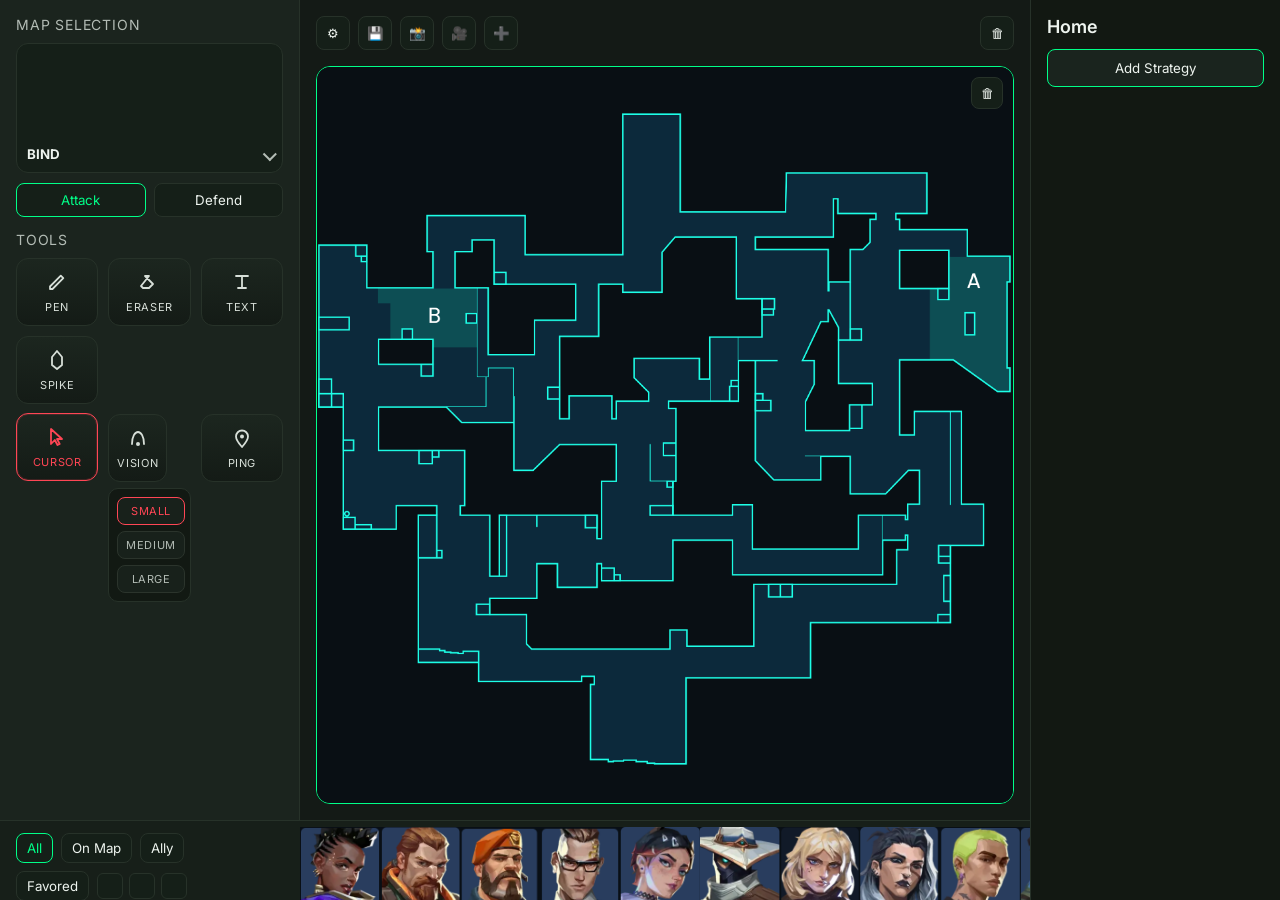
==== commit 5db0f073: "Improve map drag and weapon selection access" ====
--- a/index.html
+++ b/index.html
@@ -40,7 +40,7 @@
         <section class="sidebar-section">
           <div class="section-title">Tools</div>
           <div class="toolbar-grid" id="toolbar-grid">
-            <button class="tool-btn active" data-tool="pen" title="Pen">
+            <button class="tool-btn" data-tool="pen" title="Pen">
               <svg viewBox="0 0 24 24" aria-hidden="true">
                 <path
                   d="M5 16.5 15.8 5.7l2.5 2.5L7.5 19H5v-2.5Z"
@@ -87,6 +87,22 @@
                 />
               </svg>
               <span>Spike</span>
+            </button>
+            <button
+              class="tool-btn tool-btn-cursor active"
+              data-tool="cursor"
+              title="Cursor"
+            >
+              <svg viewBox="0 0 24 24" aria-hidden="true">
+                <path
+                  d="M6 4v15l3.8-4 2.7 5 2.2-1.1-2.7-4.9H17L6 4Z"
+                  fill="none"
+                  stroke="currentColor"
+                  stroke-linejoin="round"
+                  stroke-width="1.8"
+                />
+              </svg>
+              <span>Cursor</span>
             </button>
             <div class="tool-group">
               <button class="tool-btn" data-tool="vision" title="Vision Cone">
@@ -265,7 +281,7 @@
       let activeAgentId = null;
       let activeWeaponToken = null;
       let currentSide = "attack";
-      let currentTool = "pen";
+      let currentTool = "cursor";
       let currentVisionCone = "small";
       let currentMap = "Bind";
 
@@ -719,6 +735,7 @@
         const badge = document.createElement("span");
         badge.className = "weapon-badge";
         badge.dataset.weapon = "3";
+        badge.title = "Change weapon";
         const badgeIcon = document.createElement("span");
         badgeIcon.className = "weapon-icon";
         badge.appendChild(badgeIcon);
@@ -731,6 +748,13 @@
           showWeaponPopover(token, event.clientX, event.clientY);
         });
         token.addEventListener("dblclick", (event) => {
+          showWeaponPopover(token, event.clientX, event.clientY);
+        });
+        badge.addEventListener("mousedown", (event) => {
+          event.stopPropagation();
+        });
+        badge.addEventListener("click", (event) => {
+          event.stopPropagation();
           showWeaponPopover(token, event.clientX, event.clientY);
         });
         attachDragBehavior(token, "topleft");
@@ -1152,7 +1176,15 @@
       mapCanvas.addEventListener("mousedown", (event) => {
         const isMiddle = event.button === 1;
         const isSpaceDrag = event.button === 0 && spacePressed;
-        if (!isMiddle && !isSpaceDrag) return;
+        const isCursorDrag =
+          currentTool === "cursor" &&
+          event.button === 0 &&
+          !event.target.closest(
+            ".map-agent-token, .map-utility, .vision-origin, .map-note, .map-spike, .map-ping"
+          ) &&
+          event.target !== mapTrash &&
+          !event.target.closest(".vision-rotate-handle");
+        if (!isMiddle && !isSpaceDrag && !isCursorDrag) return;
         event.preventDefault();
         isPanning = true;
         panStartX = event.clientX;
--- a/styles.css
+++ b/styles.css
@@ -322,6 +322,10 @@
 
 .tool-group {
   position: relative;
+}
+
+.tool-btn-cursor {
+  grid-column: 1;
 }
 
 .tool-submenu {
@@ -714,6 +718,8 @@
   display: grid;
   place-items: center;
   box-shadow: 0 4px 8px rgba(0, 0, 0, 0.35);
+  cursor: pointer;
+  z-index: 1;
 }
 
 .weapon-badge .weapon-icon {
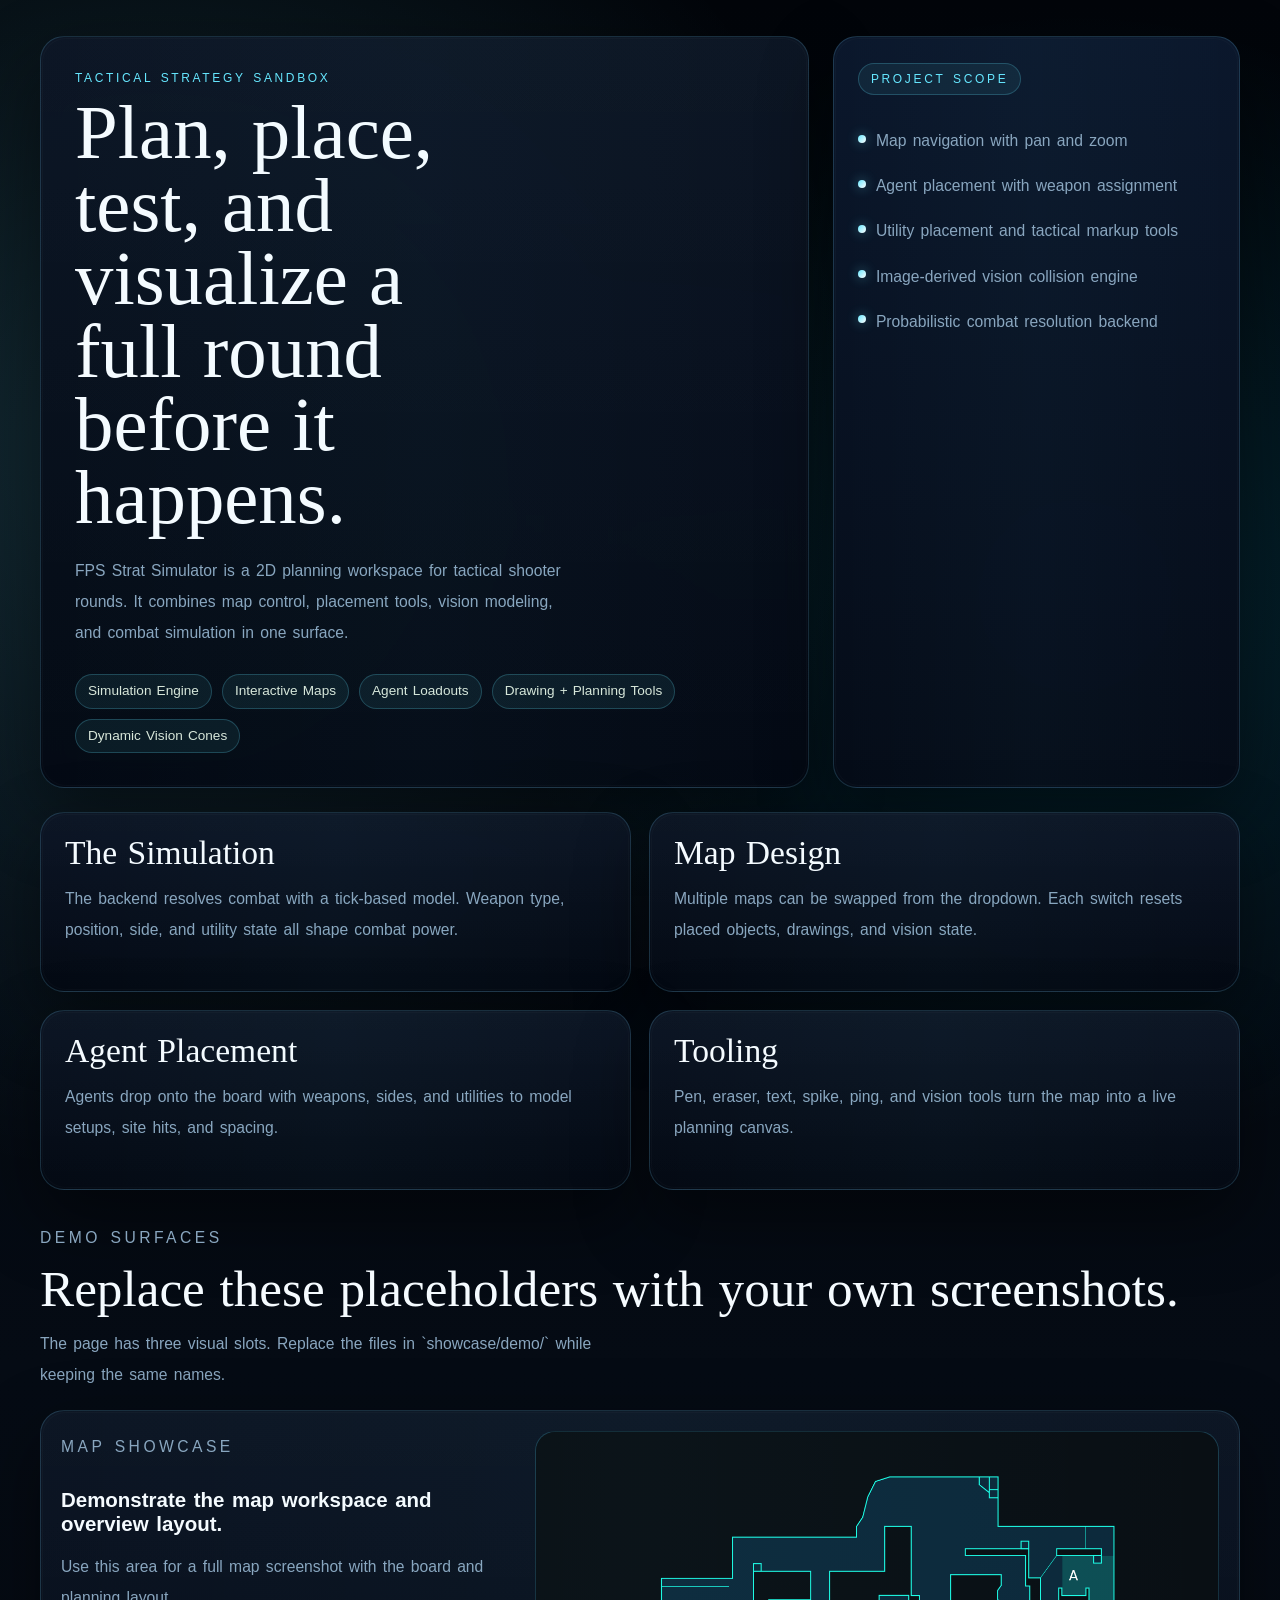
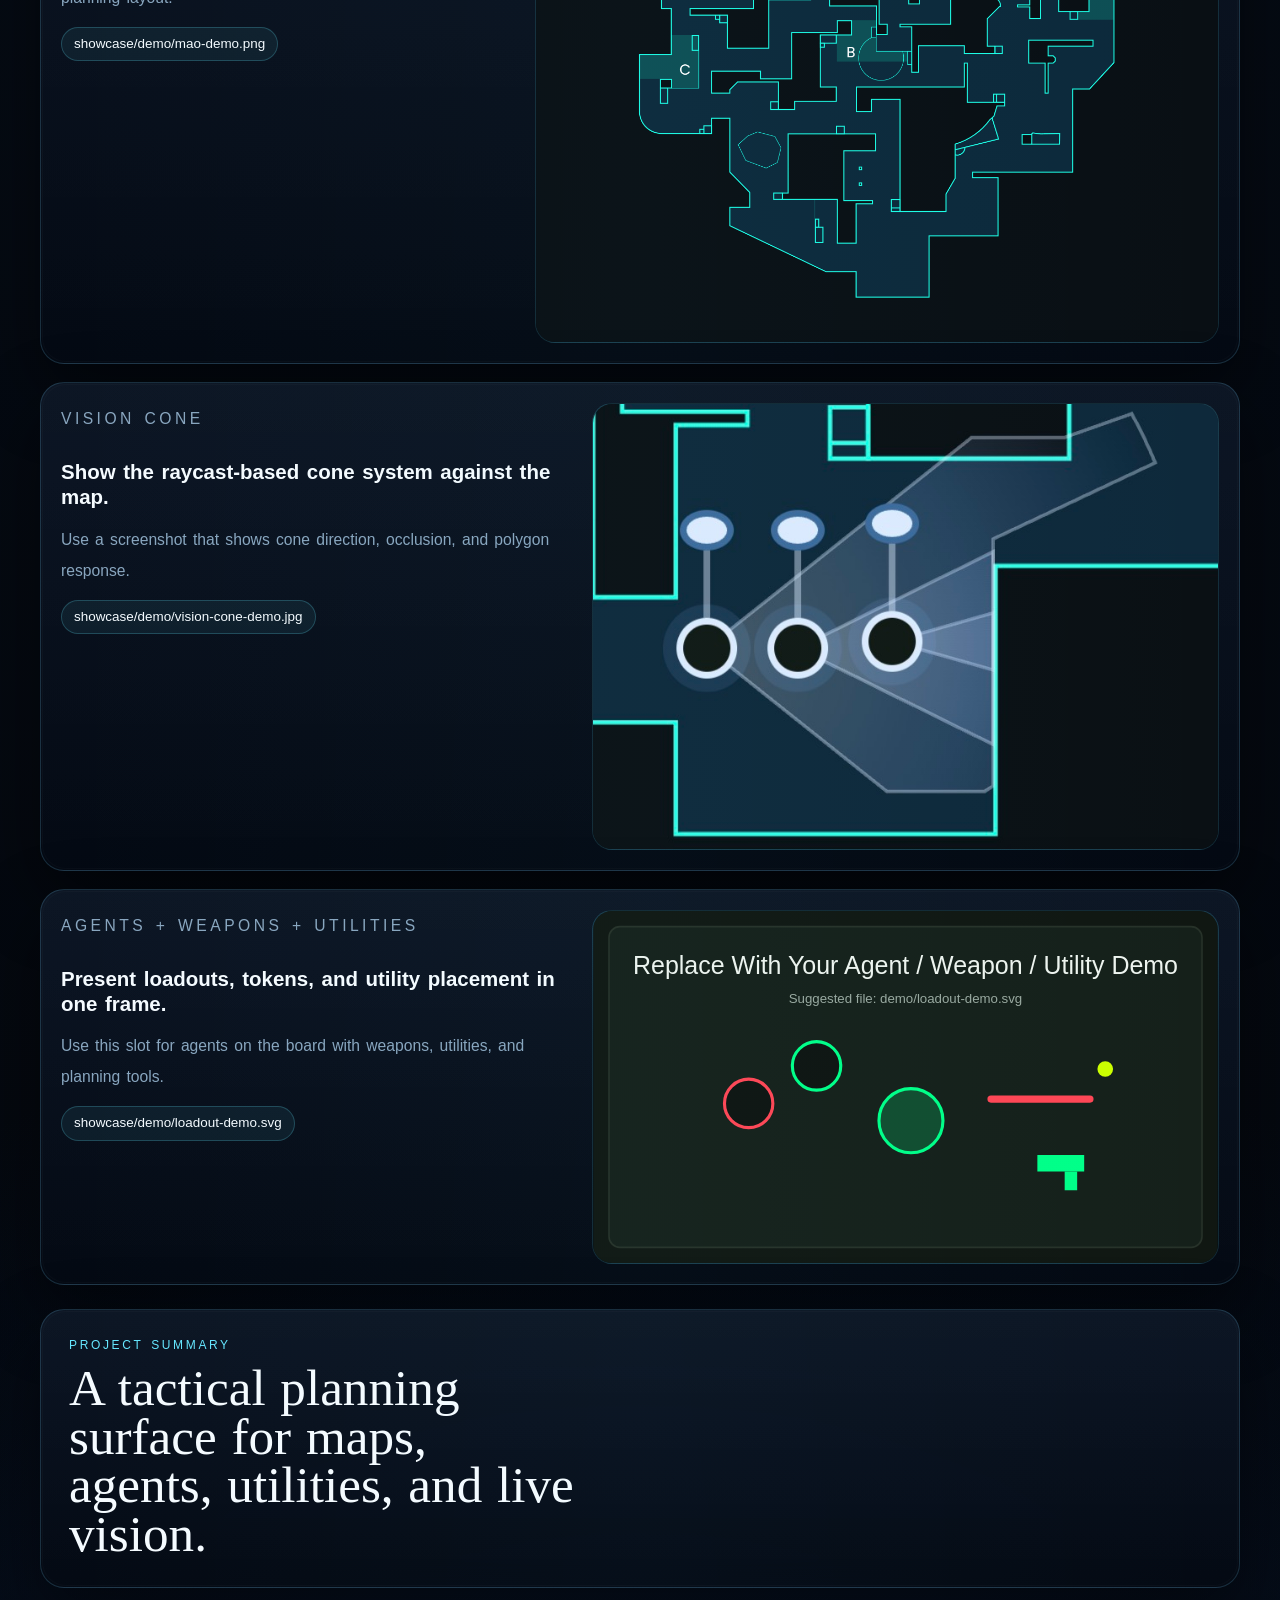
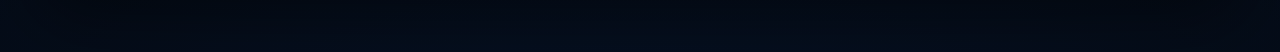
==== commit b377d852: "Update root showcase and demo filenames" ====
--- a/index.html
+++ b/index.html
@@ -3,1237 +3,150 @@
   <head>
     <meta charset="UTF-8" />
     <meta name="viewport" content="width=device-width, initial-scale=1" />
-    <title>FPS Strat Simulator</title>
-    <!-- Preconnect to font hosts for faster font loading. -->
+    <title>FPS Strat Simulator Overview</title>
     <link rel="preconnect" href="https://fonts.googleapis.com" />
     <link rel="preconnect" href="https://fonts.gstatic.com" crossorigin />
-    <!-- UI typography for the simulator UI. -->
     <link
-      href="https://fonts.googleapis.com/css2?family=Inter:wght@400;500;600;700&display=swap"
+      href="https://fonts.googleapis.com/css2?family=Instrument+Serif:ital@0;1&family=Manrope:wght@400;500;700&display=swap"
       rel="stylesheet"
     />
-    <!-- App-specific layout and component styles. -->
-    <link rel="stylesheet" href="styles.css" />
+    <link rel="stylesheet" href="showcase/project-showcase.css" />
   </head>
   <body>
-    <!-- Root grid container for left/center/right panels and bottom bar. -->
-    <div id="app-container">
-      <!-- Left sidebar: map selection, sequence controls, and tools. -->
-      <aside class="left-sidebar">
-        <section class="sidebar-section">
-          <div class="section-title">Map Selection</div>
-          <div class="map-card">
-            <div class="map-select" id="map-select">
-              <button class="map-preview" id="map-preview" type="button">
-                <span id="map-preview-label">BIND</span>
-                <span class="map-preview-caret" aria-hidden="true"></span>
-              </button>
-              <div class="map-dropdown" id="map-dropdown"></div>
-            </div>
-            <div class="map-toggle">
-              <button class="toggle active">Attack</button>
-              <button class="toggle">Defend</button>
-            </div>
-          </div>
-        </section>
-
-        <section class="sidebar-section">
-          <div class="section-title">Tools</div>
-          <div class="toolbar-grid" id="toolbar-grid">
-            <button class="tool-btn" data-tool="pen" title="Pen">
-              <svg viewBox="0 0 24 24" aria-hidden="true">
-                <path
-                  d="M5 16.5 15.8 5.7l2.5 2.5L7.5 19H5v-2.5Z"
-                  fill="none"
-                  stroke="currentColor"
-                  stroke-linejoin="round"
-                  stroke-width="1.8"
-                />
-              </svg>
-              <span>Pen</span>
-            </button>
-            <button class="tool-btn" data-tool="eraser" title="Eraser">
-              <svg viewBox="0 0 24 24" aria-hidden="true">
-                <path
-                  d="m8 6 8 8-4 4H6l-2-2 8-10Z"
-                  fill="none"
-                  stroke="currentColor"
-                  stroke-linejoin="round"
-                  stroke-width="1.8"
-                />
-              </svg>
-              <span>Eraser</span>
-            </button>
-            <button class="tool-btn" data-tool="text" title="Text">
-              <svg viewBox="0 0 24 24" aria-hidden="true">
-                <path
-                  d="M6 6h12M12 6v12M8 18h8"
-                  fill="none"
-                  stroke="currentColor"
-                  stroke-linecap="round"
-                  stroke-width="1.8"
-                />
-              </svg>
-              <span>Text</span>
-            </button>
-            <button class="tool-btn" data-tool="spike" title="Plant Spike">
-              <svg viewBox="0 0 24 24" aria-hidden="true">
-                <path
-                  d="M12 3 7 9v8l5 4 5-4V9l-5-6Z"
-                  fill="none"
-                  stroke="currentColor"
-                  stroke-linejoin="round"
-                  stroke-width="1.8"
-                />
-              </svg>
-              <span>Spike</span>
-            </button>
-            <button
-              class="tool-btn tool-btn-cursor active"
-              data-tool="cursor"
-              title="Cursor"
-            >
-              <svg viewBox="0 0 24 24" aria-hidden="true">
-                <path
-                  d="M6 4v15l3.8-4 2.7 5 2.2-1.1-2.7-4.9H17L6 4Z"
-                  fill="none"
-                  stroke="currentColor"
-                  stroke-linejoin="round"
-                  stroke-width="1.8"
-                />
-              </svg>
-              <span>Cursor</span>
-            </button>
-            <div class="tool-group">
-              <button class="tool-btn" data-tool="vision" title="Vision Cone">
-                <svg viewBox="0 0 24 24" aria-hidden="true">
-                  <path
-                    d="M6 18c0-7.5 3-12 6-12s6 4.5 6 12"
-                    fill="none"
-                    stroke="currentColor"
-                    stroke-linecap="round"
-                    stroke-width="1.8"
-                  />
-                  <circle cx="12" cy="18" r="2" fill="currentColor" />
-                </svg>
-                <span>Vision</span>
-              </button>
-              <div class="tool-submenu" id="vision-submenu">
-                <button class="tool-suboption active" data-cone="small">Small</button>
-                <button class="tool-suboption" data-cone="medium">Medium</button>
-                <button class="tool-suboption" data-cone="large">Large</button>
-              </div>
-            </div>
-            <button class="tool-btn" data-tool="ping" title="Ping">
-              <svg viewBox="0 0 24 24" aria-hidden="true">
-                <path
-                  d="M12 21c4-4.5 6-7.6 6-10.5a6 6 0 1 0-12 0C6 13.4 8 16.5 12 21Z"
-                  fill="none"
-                  stroke="currentColor"
-                  stroke-linejoin="round"
-                  stroke-width="1.8"
-                />
-                <circle cx="12" cy="10.5" r="2" fill="currentColor" />
-              </svg>
-              <span>Ping</span>
-            </button>
-          </div>
-        </section>
-      </aside>
-
-      <!-- Center workspace: top bar actions and map canvas. -->
-      <main class="center-map">
-        <div class="map-topbar">
-          <div class="topbar-left">
-            <button class="icon-btn">⚙</button>
-            <button class="icon-btn">💾</button>
-            <button class="icon-btn">📸</button>
-            <button class="icon-btn">🎥</button>
-            <button class="icon-btn">➕</button>
-          </div>
-          <button class="icon-btn danger">🗑</button>
-        </div>
-        <!-- Map canvas viewport used for token placement and dragging. -->
-        <div class="map-canvas" id="map-canvas">
-          <!-- Trash target: drop tokens here to delete them. -->
-          <button class="map-trash" id="map-trash" title="Delete token">🗑</button>
-          <div class="map-wrapper" id="map-wrapper">
-            <img
-              class="map-image"
-              id="map-image"
-              src="assets/maps/Map Bind.png"
-              alt="Bind map"
-            />
-            <svg
-              class="vision-layer"
-              id="vision-layer"
-              viewBox="0 0 1000 1000"
-              preserveAspectRatio="none"
-              aria-hidden="true"
-            ></svg>
-            <canvas class="drawing-layer" id="drawing-layer"></canvas>
+    <main class="showcase-page">
+      <section class="hero">
+        <div class="hero-copy">
+          <p class="eyebrow">Tactical Strategy Sandbox</p>
+          <h1>Plan, place, test, and visualize a full round before it happens.</h1>
+          <p class="hero-text">
+            FPS Strat Simulator is a 2D planning workspace for tactical shooter rounds.
+            It combines map control, placement tools, vision modeling, and combat
+            simulation in one surface.
+          </p>
+          <div class="hero-points">
+            <span>Simulation Engine</span>
+            <span>Interactive Maps</span>
+            <span>Agent Loadouts</span>
+            <span>Drawing + Planning Tools</span>
+            <span>Dynamic Vision Cones</span>
           </div>
         </div>
-      </main>
+        <aside class="hero-panel">
+          <div class="panel-chip">Project Scope</div>
+          <ul class="panel-list">
+            <li>Map navigation with pan and zoom</li>
+            <li>Agent placement with weapon assignment</li>
+            <li>Utility placement and tactical markup tools</li>
+            <li>Image-derived vision collision engine</li>
+            <li>Probabilistic combat resolution backend</li>
+          </ul>
+        </aside>
+      </section>
 
-      <!-- Right sidebar: high-level actions or navigation. -->
-      <aside class="right-sidebar">
-        <div class="right-header">Home</div>
-        <button class="primary wide">Add Strategy</button>
-      </aside>
+      <section class="intro-grid">
+        <article class="info-card">
+          <h2>The Simulation</h2>
+          <p>
+            The backend resolves combat with a tick-based model. Weapon type,
+            position, side, and utility state all shape combat power.
+          </p>
+        </article>
+        <article class="info-card">
+          <h2>Map Design</h2>
+          <p>
+            Multiple maps can be swapped from the dropdown. Each switch resets placed
+            objects, drawings, and vision state.
+          </p>
+        </article>
+        <article class="info-card">
+          <h2>Agent Placement</h2>
+          <p>
+            Agents drop onto the board with weapons, sides, and utilities to model
+            setups, site hits, and spacing.
+          </p>
+        </article>
+        <article class="info-card">
+          <h2>Tooling</h2>
+          <p>
+            Pen, eraser, text, spike, ping, and vision tools turn the map into a live
+            planning canvas.
+          </p>
+        </article>
+      </section>
 
-      <!-- Bottom bar: filters plus draggable agent roster. -->
-      <section class="bottom-bar">
-        <div class="bottom-left">
-          <div class="filter-row">
-            <button class="filter active">All</button>
-            <button class="filter">On Map</button>
-            <button class="filter">Ally</button>
-          </div>
-          <div class="filter-row">
-            <button class="filter">Favored</button>
-            <div class="mini-icons">
-              <div class="mini-icon"></div>
-              <div class="mini-icon"></div>
-              <div class="mini-icon"></div>
+      <section class="demo-section">
+        <div class="section-heading">
+          <p class="eyebrow">Demo Surfaces</p>
+          <h2>Replace these placeholders with your own screenshots.</h2>
+          <p>
+            The page has three visual slots. Replace the files in `showcase/demo/`
+            while keeping the same names.
+          </p>
+        </div>
+
+        <div class="demo-stack">
+          <article class="demo-card demo-card-wide">
+            <div class="demo-copy">
+              <p class="demo-tag">Map Showcase</p>
+              <h3>Demonstrate the map workspace and overview layout.</h3>
+              <p>
+                Use this area for a full map screenshot with the board and planning
+                layout.
+              </p>
+              <code>showcase/demo/mao-demo.png</code>
             </div>
-          </div>
-        </div>
-        <div class="bottom-right" id="agent-roster">
-          <img src="assets/agents/astra.png" alt="Astra" class="agent-icon" />
-          <img src="assets/agents/breach.png" alt="Breach" class="agent-icon" />
-          <img src="assets/agents/brimstone.png" alt="Brimstone" class="agent-icon" />
-          <img src="assets/agents/chamber.png" alt="Chamber" class="agent-icon" />
-          <img src="assets/agents/clove.png" alt="Clove" class="agent-icon" />
-          <img src="assets/agents/cypher.png" alt="Cypher" class="agent-icon" />
-          <img src="assets/agents/deadlock.png" alt="Deadlock" class="agent-icon" />
-          <img src="assets/agents/fade.png" alt="Fade" class="agent-icon" />
-          <img src="assets/agents/gekko.png" alt="Gekko" class="agent-icon" />
-          <img src="assets/agents/harbor.png" alt="Harbor" class="agent-icon" />
-          <img src="assets/agents/iso.png" alt="Iso" class="agent-icon" />
-          <img src="assets/agents/jett.png" alt="Jett" class="agent-icon" />
-          <img src="assets/agents/kj.png" alt="Killjoy" class="agent-icon" />
-          <img src="assets/agents/ko.png" alt="KAY/O" class="agent-icon" />
-          <img src="assets/agents/mito.png" alt="Mito" class="agent-icon" />
-          <img src="assets/agents/neon.png" alt="Neon" class="agent-icon" />
-          <img src="assets/agents/omen.png" alt="Omen" class="agent-icon" />
-          <img src="assets/agents/pheonix.png" alt="Phoenix" class="agent-icon" />
-          <img src="assets/agents/raze.png" alt="Raze" class="agent-icon" />
-          <img src="assets/agents/reyna.png" alt="Reyna" class="agent-icon" />
-          <img src="assets/agents/sage.png" alt="Sage" class="agent-icon" />
-          <img src="assets/agents/skye.png" alt="Skye" class="agent-icon" />
-          <img src="assets/agents/sove.png" alt="Sova" class="agent-icon" />
-          <img src="assets/agents/tejo.png" alt="Tejo" class="agent-icon" />
-          <img src="assets/agents/veto.png" alt="Veto" class="agent-icon" />
-          <img src="assets/agents/viper.png" alt="Viper" class="agent-icon" />
-          <img src="assets/agents/vyse.png" alt="Vyse" class="agent-icon" />
-          <img src="assets/agents/waylay.png" alt="Waylay" class="agent-icon" />
-          <img src="assets/agents/yoru.png" alt="Yoru" class="agent-icon" />
+            <figure class="demo-frame">
+              <img
+                src="showcase/demo/mao-demo.png"
+                alt="Placeholder for map demonstration image"
+              />
+            </figure>
+          </article>
+
+          <article class="demo-card">
+            <div class="demo-copy">
+              <p class="demo-tag">Vision Cone</p>
+              <h3>Show the raycast-based cone system against the map.</h3>
+              <p>
+                Use a screenshot that shows cone direction, occlusion, and polygon
+                response.
+              </p>
+              <code>showcase/demo/vision-cone-demo.jpg</code>
+            </div>
+            <figure class="demo-frame">
+              <img
+                src="showcase/demo/vision-cone-demo.jpg"
+                alt="Placeholder for vision cone demonstration image"
+              />
+            </figure>
+          </article>
+
+          <article class="demo-card">
+            <div class="demo-copy">
+              <p class="demo-tag">Agents + Weapons + Utilities</p>
+              <h3>Present loadouts, tokens, and utility placement in one frame.</h3>
+              <p>
+                Use this slot for agents on the board with weapons, utilities, and
+                planning tools.
+              </p>
+              <code>showcase/demo/loadout-demo.svg</code>
+            </div>
+            <figure class="demo-frame">
+              <img
+                src="showcase/demo/loadout-demo.svg"
+                alt="Placeholder for agent, weapon, and utility demonstration image"
+              />
+            </figure>
+          </article>
         </div>
       </section>
-    </div>
-    <!-- Hover popover for agent utilities (positioned via JS). -->
-    <div class="utility-popover" id="utility-popover" aria-hidden="true"></div>
-    <!-- Context menu for selecting weapons on agent tokens. -->
-    <div class="weapon-popover" id="weapon-popover" aria-hidden="true">
-      <button class="weapon-option" data-weapon="1" title="Pistol">
-        <span class="weapon-icon weapon-pistol"></span>
-      </button>
-      <button class="weapon-option" data-weapon="2" title="SMG/Shotgun">
-        <span class="weapon-icon weapon-smg"></span>
-      </button>
-      <button class="weapon-option" data-weapon="3" title="Rifle">
-        <span class="weapon-icon weapon-rifle"></span>
-      </button>
-      <button class="weapon-option" data-weapon="4" title="Sniper">
-        <span class="weapon-icon weapon-sniper"></span>
-      </button>
-    </div>
-    <script type="module">
-      import { VisionEngine } from "./visionEngine.js";
 
-      const mapCanvas = document.getElementById("map-canvas");
-      const mapWrapper = document.getElementById("map-wrapper");
-      const mapTrash = document.getElementById("map-trash");
-      const mapImage = document.getElementById("map-image");
-      const mapSelect = document.getElementById("map-select");
-      const mapPreview = document.getElementById("map-preview");
-      const mapPreviewLabel = document.getElementById("map-preview-label");
-      const mapDropdown = document.getElementById("map-dropdown");
-      const drawingLayer = document.getElementById("drawing-layer");
-      const drawingCtx = drawingLayer.getContext("2d");
-      const visionLayer = document.getElementById("vision-layer");
-      const agentIcons = document.querySelectorAll(".agent-icon");
-      const utilityPopover = document.getElementById("utility-popover");
-      const agentRoster = document.getElementById("agent-roster");
-      const sideToggles = document.querySelectorAll(".map-toggle .toggle");
-      const weaponPopover = document.getElementById("weapon-popover");
-      const weaponOptions = weaponPopover.querySelectorAll(".weapon-option");
-      const toolButtons = document.querySelectorAll(".tool-btn");
-      const visionSuboptions = document.querySelectorAll(".tool-suboption");
-      const visionEngine = new VisionEngine();
-
-      let activeToken = null;
-      let dragOffsetX = 0;
-      let dragOffsetY = 0;
-      let activeRotationCone = null;
-      let popoverHideTimer = null;
-      let activeAgentId = null;
-      let activeWeaponToken = null;
-      let currentSide = "attack";
-      let currentTool = "cursor";
-      let currentVisionCone = "small";
-      let currentMap = "Bind";
-
-      let panX = 0;
-      let panY = 0;
-      let zoom = 1;
-      let isPanning = false;
-      let panStartX = 0;
-      let panStartY = 0;
-      let panOriginX = 0;
-      let panOriginY = 0;
-      let spacePressed = false;
-      let suppressMapClick = false;
-
-      let isDrawing = false;
-      let currentStroke = null;
-      let eraserActive = false;
-      const drawnStrokes = [];
-
-      const conePresets = {
-        small: { spread: 31.5, range: 72 },
-        medium: { spread: 52.5, range: 112 },
-        large: { spread: 77, range: 144 },
-      };
-
-      const availableMaps = [
-        { name: "Bind", src: "assets/maps/Map Bind.png" },
-        { name: "Breeze", src: "assets/maps/breeze.png" },
-        { name: "Fracture", src: "assets/maps/fracture.png" },
-        { name: "Haven", src: "assets/maps/haven.png" },
-        { name: "Lotus", src: "assets/maps/lotus.png" },
-        { name: "Pearl", src: "assets/maps/pearl.png" },
-      ];
-
-      const agentUtilities = {
-        astra: [
-          { name: "Nebula", type: "util-sphere" },
-          { name: "Nova Pulse", type: "util-stun" },
-          { name: "Gravity Well", type: "util-stun" },
-          { name: "Cosmic Divide", type: "util-line" },
-        ],
-        breach: [
-          { name: "Flashpoint", type: "util-flash" },
-          { name: "Fault Line", type: "util-stun" },
-          { name: "Aftershock", type: "util-stun" },
-          { name: "Rolling Thunder", type: "util-stun" },
-        ],
-        brimstone: [
-          { name: "Incendiary", type: "util-molly" },
-          { name: "Sky Smoke", type: "util-sphere" },
-          { name: "Orbital Strike", type: "util-stun" },
-          { name: "Stim Beacon", type: "util-sphere" },
-        ],
-        chamber: [
-          { name: "Trademark", type: "util-trap" },
-          { name: "Trademark", type: "util-trap" },
-          { name: "Rendezvous", type: "util-recon" },
-          { name: "Tour de Force", type: "util-stun" },
-        ],
-        clove: [
-          { name: "Ruse", type: "util-sphere" },
-          { name: "Meddle", type: "util-molly" },
-          { name: "Pick-Me-Up", type: "util-stun" },
-          { name: "Not Dead Yet", type: "util-recon" },
-        ],
-        cypher: [
-          { name: "Trapwire", type: "util-trap" },
-          { name: "Trapwire", type: "util-trap" },
-          { name: "Cyber Cage", type: "util-sphere" },
-          { name: "Spycam", type: "util-recon" },
-        ],
-        deadlock: [
-          { name: "GravNet", type: "util-trap" },
-          { name: "Sonic Sensor", type: "util-trap" },
-          { name: "Barrier Mesh", type: "util-line" },
-          { name: "Annihilation", type: "util-stun" },
-        ],
-        fade: [
-          { name: "Haunt", type: "util-recon" },
-          { name: "Prowler", type: "util-recon" },
-          { name: "Seize", type: "util-stun" },
-          { name: "Nightfall", type: "util-recon" },
-        ],
-        gekko: [
-          { name: "Dizzy", type: "util-flash" },
-          { name: "Wingman", type: "util-stun" },
-          { name: "Mosh Pit", type: "util-molly" },
-          { name: "Thrash", type: "util-recon" },
-        ],
-        harbor: [
-          { name: "Cove", type: "util-sphere" },
-          { name: "High Tide", type: "util-line" },
-          { name: "Cascade", type: "util-line" },
-          { name: "Reckoning", type: "util-stun" },
-        ],
-        iso: [
-          { name: "Double Tap", type: "util-stun" },
-          { name: "Undercut", type: "util-stun" },
-          { name: "Contingency", type: "util-line" },
-          { name: "Kill Contract", type: "util-stun" },
-        ],
-        jett: [
-          { name: "Cloudburst", type: "util-sphere" },
-          { name: "Updraft", type: "util-stun" },
-          { name: "Tailwind", type: "util-stun" },
-          { name: "Blade Storm", type: "util-stun" },
-        ],
-        kj: [
-          { name: "Nanoswarm", type: "util-molly" },
-          { name: "Nanoswarm", type: "util-molly" },
-          { name: "Alarmbot", type: "util-trap" },
-          { name: "Lockdown", type: "util-stun" },
-        ],
-        ko: [
-          { name: "FLASH/drive", type: "util-flash" },
-          { name: "FRAG/ment", type: "util-molly" },
-          { name: "ZERO/point", type: "util-recon" },
-          { name: "NULL/cmd", type: "util-stun" },
-        ],
-        mito: [
-          { name: "Mist Screen", type: "util-sphere" },
-          { name: "Surge Line", type: "util-line" },
-          { name: "Static Flash", type: "util-flash" },
-          { name: "Shockwave", type: "util-stun" },
-        ],
-        neon: [
-          { name: "Relay Bolt", type: "util-stun" },
-          { name: "Fast Lane", type: "util-line" },
-          { name: "High Gear", type: "util-stun" },
-          { name: "Overdrive", type: "util-stun" },
-        ],
-        omen: [
-          { name: "Dark Cover", type: "util-sphere" },
-          { name: "Paranoia", type: "util-flash" },
-          { name: "Shrouded Step", type: "util-line" },
-          { name: "From the Shadows", type: "util-recon" },
-        ],
-        pheonix: [
-          { name: "Blaze", type: "util-line" },
-          { name: "Curveball", type: "util-flash" },
-          { name: "Hot Hands", type: "util-molly" },
-          { name: "Run it Back", type: "util-stun" },
-        ],
-        phoenix: [
-          { name: "Blaze", type: "util-line" },
-          { name: "Curveball", type: "util-flash" },
-          { name: "Hot Hands", type: "util-molly" },
-          { name: "Run it Back", type: "util-stun" },
-        ],
-        raze: [
-          { name: "Boom Bot", type: "util-recon" },
-          { name: "Paint Shells", type: "util-molly" },
-          { name: "Blast Pack", type: "util-stun" },
-          { name: "Showstopper", type: "util-stun" },
-        ],
-        reyna: [
-          { name: "Leer", type: "util-flash" },
-          { name: "Devour", type: "util-stun" },
-          { name: "Dismiss", type: "util-stun" },
-          { name: "Empress", type: "util-stun" },
-        ],
-        sage: [
-          { name: "Barrier Orb", type: "util-line" },
-          { name: "Slow Orb", type: "util-stun" },
-          { name: "Healing Orb", type: "util-sphere" },
-          { name: "Resurrection", type: "util-stun" },
-        ],
-        skye: [
-          { name: "Guiding Light", type: "util-flash" },
-          { name: "Trailblazer", type: "util-recon" },
-          { name: "Regrowth", type: "util-sphere" },
-          { name: "Seekers", type: "util-recon" },
-        ],
-        sove: [
-          { name: "Recon Bolt", type: "util-recon" },
-          { name: "Shock Bolt", type: "util-molly" },
-          { name: "Owl Drone", type: "util-recon" },
-          { name: "Hunter's Fury", type: "util-line" },
-        ],
-        tejo: [
-          { name: "Pulse Net", type: "util-trap" },
-          { name: "Quake Line", type: "util-line" },
-          { name: "Shatter Flash", type: "util-flash" },
-          { name: "Ground Spike", type: "util-stun" },
-        ],
-        veto: [
-          { name: "Lock Snare", type: "util-trap" },
-          { name: "Signal Bloom", type: "util-recon" },
-          { name: "Burst Charge", type: "util-molly" },
-          { name: "Dead Zone", type: "util-stun" },
-        ],
-        viper: [
-          { name: "Snake Bite", type: "util-molly" },
-          { name: "Poison Cloud", type: "util-sphere" },
-          { name: "Toxic Screen", type: "util-line" },
-          { name: "Viper's Pit", type: "util-sphere" },
-        ],
-        vyse: [
-          { name: "Arc Flash", type: "util-flash" },
-          { name: "Steel Snare", type: "util-trap" },
-          { name: "Obscura", type: "util-sphere" },
-          { name: "Overload", type: "util-stun" },
-        ],
-        waylay: [
-          { name: "Mirror Smoke", type: "util-sphere" },
-          { name: "Slipstream", type: "util-line" },
-          { name: "Lumen Flash", type: "util-flash" },
-          { name: "Lockdown Field", type: "util-stun" },
-        ],
-        yoru: [
-          { name: "Blindside", type: "util-flash" },
-          { name: "Gatecrash", type: "util-line" },
-          { name: "Fakeout", type: "util-recon" },
-          { name: "Dimensional Drift", type: "util-stun" },
-        ],
-      };
-
-      function clamp(value, min, max) {
-        return Math.max(min, Math.min(max, value));
-      }
-
-      function applyMapTransform() {
-        mapWrapper.style.transform = `translate(${panX}px, ${panY}px) scale(${zoom})`;
-      }
-
-      function screenToMap(clientX, clientY) {
-        const canvasRect = mapCanvas.getBoundingClientRect();
-        return {
-          x: (clientX - canvasRect.left - panX) / zoom,
-          y: (clientY - canvasRect.top - panY) / zoom,
-        };
-      }
-
-      function getMapSize() {
-        return {
-          width: mapCanvas.clientWidth,
-          height: mapCanvas.clientHeight,
-        };
-      }
-
-      function getElementSizeInMap(el) {
-        const rect = el.getBoundingClientRect();
-        return { width: rect.width / zoom, height: rect.height / zoom };
-      }
-
-      function initializeVisionMap() {
-        const { width, height } = getMapSize();
-        if (!width || !height || !mapImage.complete) return;
-        visionEngine.initializeMap(mapImage, width, height);
-        renderVisionCones();
-      }
-
-      function setLayerSizes() {
-        const { width, height } = getMapSize();
-        drawingLayer.width = width;
-        drawingLayer.height = height;
-        visionLayer.setAttribute("viewBox", `0 0 ${width} ${height}`);
-        redrawDrawingLayer();
-        initializeVisionMap();
-      }
-
-      function clearCurrentMapState() {
-        activeToken = null;
-        activeRotationCone = null;
-        isDrawing = false;
-        eraserActive = false;
-        currentStroke = null;
-        panX = 0;
-        panY = 0;
-        zoom = 1;
-        mapTrash.classList.remove("active");
-        utilityPopover.classList.remove("active");
-        utilityPopover.setAttribute("aria-hidden", "true");
-        hideWeaponPopover();
-        drawnStrokes.length = 0;
-        redrawDrawingLayer();
-        visionLayer.innerHTML = "";
-        mapWrapper
-          .querySelectorAll(
-            ".map-agent-token, .map-utility, .map-note, .map-spike, .map-ping, .vision-origin"
-          )
-          .forEach((element) => element.remove());
-        applyMapTransform();
-      }
-
-      function renderMapOptions() {
-        mapDropdown.innerHTML = "";
-        availableMaps.forEach((mapOption) => {
-          const button = document.createElement("button");
-          button.className = "map-option";
-          button.type = "button";
-          button.textContent = mapOption.name;
-          button.classList.toggle("active", mapOption.name === currentMap);
-          button.addEventListener("click", () => {
-            setCurrentMap(mapOption.name);
-          });
-          mapDropdown.appendChild(button);
-        });
-      }
-
-      function setCurrentMap(name) {
-        const nextMap = availableMaps.find((mapOption) => mapOption.name === name);
-        if (!nextMap) return;
-        clearCurrentMapState();
-        currentMap = nextMap.name;
-        mapPreviewLabel.textContent = nextMap.name.toUpperCase();
-        mapImage.src = nextMap.src;
-        mapImage.alt = `${nextMap.name} map`;
-        mapSelect.classList.remove("open");
-        renderMapOptions();
-        setLayerSizes();
-      }
-
-      function getAgentIdFromIcon(icon) {
-        const src = icon.getAttribute("src") || "";
-        return (src.split("/").pop() || "").toLowerCase().replace(".png", "");
-      }
-
-      function getTeamStrokeColor(side) {
-        return side === "attack" ? "#ff4655" : "#f5f7f6";
-      }
-
-      function setCurrentTool(tool) {
-        currentTool = tool;
-        toolButtons.forEach((button) => {
-          button.classList.toggle("active", button.dataset.tool === tool);
-        });
-        drawingLayer.style.pointerEvents =
-          tool === "pen" || tool === "eraser" ? "auto" : "none";
-        mapCanvas.style.cursor =
-          tool === "pen" || tool === "eraser"
-            ? "crosshair"
-            : spacePressed
-              ? "grab"
-              : "";
-      }
-
-      function setVisionConeSize(size) {
-        currentVisionCone = size;
-        visionSuboptions.forEach((option) => {
-          option.classList.toggle("active", option.dataset.cone === size);
-        });
-      }
-
-      function renderUtilityPopover(agentId) {
-        const utilities = agentUtilities[agentId] || [];
-        utilityPopover.innerHTML = "";
-        utilities.forEach((util) => {
-          const button = document.createElement("button");
-          button.className = "utility-item";
-          button.dataset.utilityType = util.type;
-          button.title = util.name;
-          button.textContent = util.name
-            .split(" ")
-            .map((word) => word[0])
-            .join("")
-            .slice(0, 2)
-            .toUpperCase();
-          button.addEventListener("mousedown", (event) => {
-            event.preventDefault();
-            createUtilityOnMap(util.type);
-          });
-          utilityPopover.appendChild(button);
-        });
-      }
-
-      function showUtilityPopover(icon) {
-        const agentId = icon.dataset.agentId;
-        if (!agentId) return;
-        activeAgentId = agentId;
-        renderUtilityPopover(agentId);
-        utilityPopover.classList.add("active");
-        utilityPopover.setAttribute("aria-hidden", "false");
-        const iconRect = icon.getBoundingClientRect();
-        const popoverRect = utilityPopover.getBoundingClientRect();
-        const left = clamp(
-          iconRect.left + iconRect.width / 2 - popoverRect.width / 2,
-          8,
-          window.innerWidth - popoverRect.width - 8
-        );
-        const top = clamp(
-          iconRect.top - popoverRect.height,
-          8,
-          window.innerHeight - popoverRect.height - 8
-        );
-        utilityPopover.style.left = `${left}px`;
-        utilityPopover.style.top = `${top}px`;
-      }
-
-      function schedulePopoverHide() {
-        if (popoverHideTimer) clearTimeout(popoverHideTimer);
-        popoverHideTimer = setTimeout(() => {
-          utilityPopover.classList.remove("active");
-          utilityPopover.setAttribute("aria-hidden", "true");
-          activeAgentId = null;
-        }, 120);
-      }
-
-      function cancelPopoverHide() {
-        if (!popoverHideTimer) return;
-        clearTimeout(popoverHideTimer);
-        popoverHideTimer = null;
-      }
-
-      function isMovingToPopover(event) {
-        return utilityPopover.contains(event.relatedTarget);
-      }
-
-      function isMovingToAgent(event) {
-        return event.relatedTarget && event.relatedTarget.classList?.contains("agent-icon");
-      }
-
-      function showWeaponPopover(token, clientX, clientY) {
-        activeWeaponToken = token;
-        weaponPopover.classList.add("active");
-        weaponPopover.setAttribute("aria-hidden", "false");
-        const popRect = weaponPopover.getBoundingClientRect();
-        weaponPopover.style.left = `${clamp(clientX + 8, 8, window.innerWidth - popRect.width - 8)}px`;
-        weaponPopover.style.top = `${clamp(clientY - popRect.height / 2, 8, window.innerHeight - popRect.height - 8)}px`;
-      }
-
-      function hideWeaponPopover() {
-        weaponPopover.classList.remove("active");
-        weaponPopover.setAttribute("aria-hidden", "true");
-        activeWeaponToken = null;
-      }
-
-      function attachDragBehavior(element, anchor = "center", onMove = null) {
-        element.dataset.anchor = anchor;
-        element.addEventListener("mousedown", (event) => {
-          if (spacePressed || event.button === 1) return;
-          if (event.target.closest(".vision-rotate-handle")) return;
-          suppressMapClick = true;
-          activeToken = element;
-          const cursor = screenToMap(event.clientX, event.clientY);
-          dragOffsetX = cursor.x - parseFloat(element.style.left || "0");
-          dragOffsetY = cursor.y - parseFloat(element.style.top || "0");
-          element.style.cursor = "grabbing";
-          element.dataset.moveHandler = onMove ? "true" : "false";
-          element._moveHandler = onMove;
-        });
-      }
-
-      function createAgentToken(icon) {
-        const token = document.createElement("div");
-        token.className = "map-agent-token";
-        token.dataset.side = currentSide;
-        token.dataset.weapon = "3";
-        token.style.backgroundImage = `url("${icon.src}")`;
-        token.setAttribute("aria-label", icon.alt || "Agent");
-        const badge = document.createElement("span");
-        badge.className = "weapon-badge";
-        badge.dataset.weapon = "3";
-        badge.title = "Change weapon";
-        const badgeIcon = document.createElement("span");
-        badgeIcon.className = "weapon-icon";
-        badge.appendChild(badgeIcon);
-        token.appendChild(badge);
-        const { width, height } = getMapSize();
-        token.style.left = `${width / 2 - 20}px`;
-        token.style.top = `${height / 2 - 20}px`;
-        token.addEventListener("contextmenu", (event) => {
-          event.preventDefault();
-          showWeaponPopover(token, event.clientX, event.clientY);
-        });
-        token.addEventListener("dblclick", (event) => {
-          showWeaponPopover(token, event.clientX, event.clientY);
-        });
-        badge.addEventListener("mousedown", (event) => {
-          event.stopPropagation();
-        });
-        badge.addEventListener("click", (event) => {
-          event.stopPropagation();
-          showWeaponPopover(token, event.clientX, event.clientY);
-        });
-        attachDragBehavior(token, "topleft");
-        mapWrapper.appendChild(token);
-      }
-
-      function createUtilityOnMap(utilityType) {
-        const util = document.createElement("div");
-        util.className = `map-utility ${utilityType}`;
-        util.dataset.utilityType = utilityType;
-        util.dataset.side = currentSide;
-        const { width, height } = getMapSize();
-        util.style.left = `${width / 2}px`;
-        util.style.top = `${height / 2}px`;
-        attachDragBehavior(util, "center");
-        mapWrapper.appendChild(util);
-      }
-
-      function createTextNote(x, y) {
-        const note = document.createElement("div");
-        note.className = "map-note";
-        note.contentEditable = "true";
-        note.dataset.side = currentSide;
-        note.textContent = "New callout";
-        note.style.left = `${x}px`;
-        note.style.top = `${y}px`;
-        attachDragBehavior(note, "topleft");
-        note.addEventListener("dblclick", () => {
-          note.focus();
-        });
-        note.addEventListener("blur", () => {
-          if (!note.textContent.trim()) note.remove();
-        });
-        mapWrapper.appendChild(note);
-        requestAnimationFrame(() => note.focus());
-      }
-
-      function createSpikeMarker(x, y) {
-        const spike = document.createElement("div");
-        spike.className = "map-spike";
-        spike.dataset.side = currentSide;
-        spike.style.left = `${x}px`;
-        spike.style.top = `${y}px`;
-        attachDragBehavior(spike, "center");
-        mapWrapper.appendChild(spike);
-      }
-
-      function createPingMarker(x, y) {
-        const ping = document.createElement("div");
-        ping.className = "map-ping";
-        ping.dataset.side = currentSide;
-        ping.style.left = `${x}px`;
-        ping.style.top = `${y}px`;
-        attachDragBehavior(ping, "center");
-        mapWrapper.appendChild(ping);
-      }
-
-      function createVisionEmitter(x, y) {
-        const emitter = document.createElement("div");
-        emitter.className = "vision-origin";
-        emitter.dataset.side = currentSide;
-        emitter.dataset.cone = currentVisionCone;
-        emitter.dataset.angle = "0";
-        emitter.style.left = `${x}px`;
-        emitter.style.top = `${y}px`;
-        const handle = document.createElement("button");
-        handle.className = "vision-rotate-handle";
-        handle.type = "button";
-        handle.addEventListener("mousedown", (event) => {
-          event.stopPropagation();
-          event.preventDefault();
-          activeRotationCone = emitter;
-        });
-        emitter.appendChild(handle);
-        attachDragBehavior(emitter, "center", renderVisionCones);
-        mapWrapper.appendChild(emitter);
-        renderVisionCones();
-      }
-
-      function getMapCenterPoint() {
-        const { width, height } = getMapSize();
-        return { x: width / 2, y: height / 2 };
-      }
-
-      function redrawDrawingLayer() {
-        drawingCtx.clearRect(0, 0, drawingLayer.width, drawingLayer.height);
-        drawnStrokes.forEach((stroke) => {
-          if (stroke.points.length < 2) return;
-          drawingCtx.beginPath();
-          drawingCtx.lineWidth = stroke.width;
-          drawingCtx.lineCap = "round";
-          drawingCtx.lineJoin = "round";
-          drawingCtx.strokeStyle = stroke.color;
-          drawingCtx.moveTo(stroke.points[0].x, stroke.points[0].y);
-          stroke.points.slice(1).forEach((point) => drawingCtx.lineTo(point.x, point.y));
-          drawingCtx.stroke();
-        });
-      }
-
-      function pointToSegmentDistance(px, py, ax, ay, bx, by) {
-        const abx = bx - ax;
-        const aby = by - ay;
-        const abSquared = abx * abx + aby * aby;
-        if (!abSquared) return Math.hypot(px - ax, py - ay);
-        const t = clamp(((px - ax) * abx + (py - ay) * aby) / abSquared, 0, 1);
-        const closestX = ax + abx * t;
-        const closestY = ay + aby * t;
-        return Math.hypot(px - closestX, py - closestY);
-      }
-
-      function eraseStrokeAt(x, y) {
-        const hitIndex = drawnStrokes.findIndex((stroke) =>
-          stroke.points.some((point, index) => {
-            if (index === 0) return false;
-            const prev = stroke.points[index - 1];
-            return pointToSegmentDistance(x, y, prev.x, prev.y, point.x, point.y) <= 8;
-          })
-        );
-        if (hitIndex >= 0) {
-          drawnStrokes.splice(hitIndex, 1);
-          redrawDrawingLayer();
-        }
-      }
-
-      function renderVisionCones() {
-        visionLayer.innerHTML = "";
-        const defs = document.createElementNS("http://www.w3.org/2000/svg", "defs");
-        visionLayer.appendChild(defs);
-        const emitters = mapWrapper.querySelectorAll(".vision-origin");
-
-        emitters.forEach((emitter, index) => {
-          const origin = {
-            x: parseFloat(emitter.style.left),
-            y: parseFloat(emitter.style.top),
-          };
-          const angle = parseFloat(emitter.dataset.angle || "0");
-          const coneType = emitter.dataset.cone || "medium";
-          const preset = conePresets[coneType];
-          const rayPoints = visionEngine.calculateCone(
-            origin.x,
-            origin.y,
-            angle,
-            coneType
-          );
-          const points = [origin, ...rayPoints];
-          const gradient = document.createElementNS("http://www.w3.org/2000/svg", "radialGradient");
-          gradient.id = `vision-gradient-${index}`;
-          gradient.setAttribute("gradientUnits", "userSpaceOnUse");
-          gradient.setAttribute("cx", `${origin.x}`);
-          gradient.setAttribute("cy", `${origin.y}`);
-          gradient.setAttribute("r", `${preset.range}`);
-          [
-            { offset: "0%", color: "#ffffff", opacity: "0.22" },
-            { offset: "55%", color: "#96beff", opacity: "0.18" },
-            { offset: "100%", color: "#96beff", opacity: "0" },
-          ].forEach((stopConfig) => {
-            const stop = document.createElementNS("http://www.w3.org/2000/svg", "stop");
-            stop.setAttribute("offset", stopConfig.offset);
-            stop.setAttribute("stop-color", stopConfig.color);
-            stop.setAttribute("stop-opacity", stopConfig.opacity);
-            gradient.appendChild(stop);
-          });
-          defs.appendChild(gradient);
-
-          const polygon = document.createElementNS("http://www.w3.org/2000/svg", "polygon");
-          const validPoints = points.filter(
-            (point) => Number.isFinite(point.x) && Number.isFinite(point.y)
-          );
-          if (validPoints.length < 3) return;
-          polygon.setAttribute(
-            "points",
-            validPoints.map((point) => `${point.x},${point.y}`).join(" ")
-          );
-          polygon.setAttribute("fill", `url(#${gradient.id})`);
-          polygon.setAttribute("stroke", "rgba(220,236,255,0.38)");
-          polygon.setAttribute("stroke-width", "1");
-          polygon.setAttribute("fill-rule", "nonzero");
-          visionLayer.appendChild(polygon);
-        });
-      }
-
-      function buildSimulationPayload() {
-        const players = Array.from(mapWrapper.querySelectorAll(".map-agent-token")).map(
-          (token) => ({
-            id: token.getAttribute("aria-label") || "agent",
-            x: parseFloat(token.style.left),
-            y: parseFloat(token.style.top),
-            side: token.dataset.side || "attack",
-            weapon_category: parseInt(token.dataset.weapon || "3", 10),
-          })
-        );
-
-        const utilities = Array.from(
-          mapWrapper.querySelectorAll(".map-utility, .map-spike, .map-ping, .vision-origin")
-        ).map((util, index) => ({
-          id: `util_${index}`,
-          type: util.dataset.utilityType || util.className.split(" ")[0] || "utility",
-          x: parseFloat(util.style.left),
-          y: parseFloat(util.style.top),
-          radius: 0,
-          side: util.dataset.side || "attack",
-        }));
-
-        return {
-          map: currentMap,
-          created_at: new Date().toISOString(),
-          players,
-          utilities,
-        };
-      }
-
-      function setSide(side) {
-        currentSide = side;
-        document.body.dataset.side = side;
-        sideToggles.forEach((btn) => {
-          btn.classList.toggle("active", btn.dataset.side === side);
-        });
-      }
-
-      sideToggles.forEach((btn) => {
-        const label = btn.textContent.trim().toLowerCase();
-        btn.dataset.side = label === "attack" ? "attack" : "defense";
-        btn.addEventListener("click", () => setSide(btn.dataset.side));
-      });
-
-      toolButtons.forEach((button) => {
-        button.addEventListener("click", () => {
-          const tool = button.dataset.tool;
-          setCurrentTool(tool);
-          const center = getMapCenterPoint();
-          if (tool === "ping") createPingMarker(center.x, center.y);
-          if (tool === "text") createTextNote(center.x, center.y);
-          if (tool === "spike") createSpikeMarker(center.x, center.y);
-          if (tool === "vision") createVisionEmitter(center.x, center.y);
-        });
-      });
-
-      visionSuboptions.forEach((option) => {
-        option.addEventListener("click", (event) => {
-          event.stopPropagation();
-          setVisionConeSize(option.dataset.cone);
-          setCurrentTool("vision");
-        });
-      });
-
-      weaponOptions.forEach((btn) => {
-        btn.addEventListener("click", () => {
-          if (!activeWeaponToken) return;
-          const weapon = btn.dataset.weapon;
-          activeWeaponToken.dataset.weapon = weapon;
-          const badge = activeWeaponToken.querySelector(".weapon-badge");
-          if (badge) badge.dataset.weapon = weapon;
-          hideWeaponPopover();
-        });
-      });
-
-      agentIcons.forEach((icon) => {
-        icon.dataset.agentId = getAgentIdFromIcon(icon);
-        icon.addEventListener("click", () => createAgentToken(icon));
-        icon.addEventListener("mouseenter", () => {
-          cancelPopoverHide();
-          showUtilityPopover(icon);
-        });
-        icon.addEventListener("mouseleave", (event) => {
-          if (!isMovingToPopover(event)) schedulePopoverHide();
-        });
-      });
-
-      utilityPopover.addEventListener("mouseenter", cancelPopoverHide);
-      utilityPopover.addEventListener("mouseleave", (event) => {
-        if (!isMovingToAgent(event)) schedulePopoverHide();
-      });
-
-      document.addEventListener("click", (event) => {
-        if (!mapSelect.contains(event.target)) {
-          mapSelect.classList.remove("open");
-        }
-        if (
-          weaponPopover.classList.contains("active") &&
-          !weaponPopover.contains(event.target) &&
-          !(activeWeaponToken && activeWeaponToken.contains(event.target))
-        ) {
-          hideWeaponPopover();
-        }
-      });
-
-      mapPreview.addEventListener("click", () => {
-        mapSelect.classList.toggle("open");
-      });
-
-      drawingLayer.addEventListener("mousedown", (event) => {
-        if (currentTool !== "pen" && currentTool !== "eraser") return;
-        const point = screenToMap(event.clientX, event.clientY);
-
-        if (currentTool === "pen") {
-          isDrawing = true;
-          currentStroke = {
-            points: [point],
-            width: 3,
-            color: getTeamStrokeColor(currentSide),
-          };
-          drawnStrokes.push(currentStroke);
-          redrawDrawingLayer();
-        } else {
-          eraserActive = true;
-          eraseStrokeAt(point.x, point.y);
-        }
-      });
-
-      drawingLayer.addEventListener("mousemove", (event) => {
-        const point = screenToMap(event.clientX, event.clientY);
-        if (isDrawing && currentStroke) {
-          currentStroke.points.push(point);
-          redrawDrawingLayer();
-        } else if (eraserActive) {
-          eraseStrokeAt(point.x, point.y);
-        }
-      });
-
-      document.addEventListener("mouseup", () => {
-        isDrawing = false;
-        eraserActive = false;
-        currentStroke = null;
-        if (isPanning) {
-          isPanning = false;
-          mapCanvas.style.cursor = spacePressed ? "grab" : "";
-        }
-        if (activeToken) {
-          const trashRect = mapTrash.getBoundingClientRect();
-          const tokenRect = activeToken.getBoundingClientRect();
-          const overlaps =
-            tokenRect.left < trashRect.right &&
-            tokenRect.right > trashRect.left &&
-            tokenRect.top < trashRect.bottom &&
-            tokenRect.bottom > trashRect.top;
-
-          if (overlaps) {
-            if (activeToken.classList.contains("vision-origin")) renderVisionCones();
-            activeToken.remove();
-            renderVisionCones();
-          } else {
-            activeToken.style.cursor = activeToken.classList.contains("map-note")
-              ? "text"
-              : "grab";
-          }
-
-          mapTrash.classList.remove("active");
-          activeToken = null;
-        }
-        activeRotationCone = null;
-        requestAnimationFrame(() => {
-          suppressMapClick = false;
-        });
-      });
-
-      document.addEventListener("mousemove", (event) => {
-        if (isPanning) {
-          panX = panOriginX + (event.clientX - panStartX);
-          panY = panOriginY + (event.clientY - panStartY);
-          applyMapTransform();
-          return;
-        }
-
-        if (activeRotationCone) {
-          const cursor = screenToMap(event.clientX, event.clientY);
-          const originX = parseFloat(activeRotationCone.style.left);
-          const originY = parseFloat(activeRotationCone.style.top);
-          activeRotationCone.dataset.angle = `${Math.atan2(cursor.y - originY, cursor.x - originX)}`;
-          renderVisionCones();
-          return;
-        }
-
-        if (!activeToken) return;
-
-        const cursor = screenToMap(event.clientX, event.clientY);
-        const mapSize = getMapSize();
-        const tokenSize = getElementSizeInMap(activeToken);
-        const anchor = activeToken.dataset.anchor || "topleft";
-
-        if (anchor === "center") {
-          const halfW = tokenSize.width / 2;
-          const halfH = tokenSize.height / 2;
-          const centerX = clamp(cursor.x - dragOffsetX, halfW, mapSize.width - halfW);
-          const centerY = clamp(cursor.y - dragOffsetY, halfH, mapSize.height - halfH);
-          activeToken.style.left = `${centerX}px`;
-          activeToken.style.top = `${centerY}px`;
-        } else {
-          const x = clamp(cursor.x - dragOffsetX, 0, mapSize.width - tokenSize.width);
-          const y = clamp(cursor.y - dragOffsetY, 0, mapSize.height - tokenSize.height);
-          activeToken.style.left = `${x}px`;
-          activeToken.style.top = `${y}px`;
-        }
-
-        if (typeof activeToken._moveHandler === "function") activeToken._moveHandler();
-
-        const trashRect = mapTrash.getBoundingClientRect();
-        const isOverTrash =
-          event.clientX >= trashRect.left &&
-          event.clientX <= trashRect.right &&
-          event.clientY >= trashRect.top &&
-          event.clientY <= trashRect.bottom;
-        mapTrash.classList.toggle("active", isOverTrash);
-      });
-
-      document.addEventListener("keydown", (event) => {
-        if (event.code === "Space") {
-          spacePressed = true;
-          if (!["pen", "eraser"].includes(currentTool)) mapCanvas.style.cursor = "grab";
-        }
-      });
-
-      document.addEventListener("keyup", (event) => {
-        if (event.code === "Space") {
-          spacePressed = false;
-          if (!["pen", "eraser"].includes(currentTool)) mapCanvas.style.cursor = "";
-        }
-      });
-
-      mapCanvas.addEventListener("mousedown", (event) => {
-        const isMiddle = event.button === 1;
-        const isSpaceDrag = event.button === 0 && spacePressed;
-        const isCursorDrag =
-          currentTool === "cursor" &&
-          event.button === 0 &&
-          !event.target.closest(
-            ".map-agent-token, .map-utility, .vision-origin, .map-note, .map-spike, .map-ping"
-          ) &&
-          event.target !== mapTrash &&
-          !event.target.closest(".vision-rotate-handle");
-        if (!isMiddle && !isSpaceDrag && !isCursorDrag) return;
-        event.preventDefault();
-        isPanning = true;
-        panStartX = event.clientX;
-        panStartY = event.clientY;
-        panOriginX = panX;
-        panOriginY = panY;
-        mapCanvas.style.cursor = "grabbing";
-      });
-
-      mapCanvas.addEventListener(
-        "wheel",
-        (event) => {
-          event.preventDefault();
-          const nextZoom = clamp(zoom + (event.deltaY > 0 ? -0.1 : 0.1), 0.5, 3.0);
-          if (nextZoom === zoom) return;
-          const canvasRect = mapCanvas.getBoundingClientRect();
-          const mouseX = event.clientX - canvasRect.left;
-          const mouseY = event.clientY - canvasRect.top;
-          const mapX = (mouseX - panX) / zoom;
-          const mapY = (mouseY - panY) / zoom;
-          zoom = nextZoom;
-          panX = mouseX - mapX * zoom;
-          panY = mouseY - mapY * zoom;
-          applyMapTransform();
-        },
-        { passive: false }
-      );
-
-      mapCanvas.addEventListener("click", (event) => {
-        if (suppressMapClick) return;
-        if (
-          event.target.closest(".map-agent-token, .map-utility, .vision-origin, .map-note") ||
-          event.target === mapTrash
-        ) {
-          return;
-        }
-      });
-
-      setSide(currentSide);
-      setCurrentTool(currentTool);
-      setVisionConeSize(currentVisionCone);
-      renderMapOptions();
-      applyMapTransform();
-      setLayerSizes();
-      window.addEventListener("resize", setLayerSizes);
-      mapImage.addEventListener("load", initializeVisionMap);
-
-      // Expose the payload builder for later backend hookup.
-      window.buildSimulationPayload = buildSimulationPayload;
-    </script>
+      <section class="footer-banner">
+        <p class="eyebrow">Project Summary</p>
+        <h2>
+          A tactical planning surface for maps, agents, utilities, and live vision.
+        </h2>
+      </section>
+    </main>
   </body>
 </html>
--- a/showcase/project-showcase.css
+++ b/showcase/project-showcase.css
@@ -0,0 +1,332 @@
+:root {
+  --bg: #04070d;
+  --panel: rgba(8, 18, 34, 0.88);
+  --panel-strong: rgba(10, 24, 48, 0.94);
+  --panel-soft: rgba(13, 36, 72, 0.92);
+  --text: #f5fbff;
+  --muted: #89a6bf;
+  --line: rgba(124, 214, 255, 0.18);
+  --cyan: #66e7ff;
+  --cyan-strong: #00d9ff;
+  --blue: #0a2f66;
+  --blue-deep: #061326;
+  --white-glow: rgba(255, 255, 255, 0.14);
+  --shadow: 0 28px 72px rgba(0, 0, 0, 0.46);
+}
+
+* {
+  box-sizing: border-box;
+}
+
+body {
+  margin: 0;
+  min-height: 100vh;
+  color: var(--text);
+  background:
+    radial-gradient(circle at 12% 14%, rgba(102, 231, 255, 0.16), transparent 24%),
+    radial-gradient(circle at 84% 18%, rgba(0, 217, 255, 0.14), transparent 20%),
+    radial-gradient(circle at 50% 120%, rgba(10, 47, 102, 0.4), transparent 34%),
+    linear-gradient(180deg, #02050a 0%, #050b14 42%, var(--bg) 100%);
+  font-family: "Manrope", sans-serif;
+  word-spacing: 0.12em;
+  line-height: 1.2;
+}
+
+.showcase-page {
+  width: min(1200px, calc(100% - 40px));
+  margin: 0 auto;
+  padding: 36px 0 64px;
+}
+
+.hero,
+.intro-grid,
+.demo-section,
+.footer-banner {
+  position: relative;
+}
+
+.hero {
+  display: grid;
+  grid-template-columns: minmax(0, 1.7fr) minmax(290px, 0.9fr);
+  gap: 24px;
+  align-items: stretch;
+}
+
+.hero-copy,
+.hero-panel,
+.info-card,
+.demo-card,
+.footer-banner {
+  border: 1px solid var(--line);
+  border-radius: 24px;
+  background:
+    linear-gradient(180deg, rgba(255, 255, 255, 0.02), rgba(255, 255, 255, 0)),
+    linear-gradient(180deg, rgba(8, 18, 34, 0.96), rgba(4, 10, 20, 0.97));
+  box-shadow: var(--shadow);
+  backdrop-filter: blur(12px);
+}
+
+.hero-copy {
+  padding: 34px;
+}
+
+.hero-panel {
+  padding: 26px 24px;
+  background:
+    linear-gradient(180deg, rgba(11, 24, 45, 0.98), rgba(5, 12, 24, 0.98)),
+    linear-gradient(135deg, rgba(102, 231, 255, 0.08), transparent 45%);
+}
+
+.eyebrow,
+.demo-tag,
+.panel-chip {
+  margin: 0 0 12px;
+  color: var(--cyan);
+  font-size: 12px;
+  letter-spacing: 0.22em;
+  text-transform: uppercase;
+}
+
+h1,
+h2,
+h3,
+p,
+ul {
+  margin: 0;
+}
+
+h1,
+h2 {
+  font-family: "Instrument Serif", serif;
+  font-weight: 400;
+  line-height: 0.95;
+}
+
+h1 {
+  max-width: 9.5ch;
+  font-size: clamp(3.1rem, 6vw, 5.5rem);
+}
+
+h2 {
+  font-size: clamp(2.1rem, 4vw, 3.5rem);
+}
+
+h3 {
+  font-size: 1.28rem;
+  line-height: 1.2;
+}
+
+.hero-text,
+.panel-list,
+.info-card p,
+.demo-copy p,
+.section-heading p {
+  color: var(--muted);
+  line-height: 1.98;
+  font-size: 0.98rem;
+  word-spacing: 0.12em;
+}
+
+.hero-text {
+  margin-top: 20px;
+  max-width: 58ch;
+}
+
+.hero-points {
+  display: flex;
+  flex-wrap: wrap;
+  gap: 10px;
+  margin-top: 26px;
+}
+
+.hero-points span,
+.panel-chip,
+code {
+  display: inline-flex;
+  align-items: center;
+  border: 1px solid rgba(102, 231, 255, 0.22);
+  border-radius: 999px;
+  background: rgba(102, 231, 255, 0.07);
+  padding: 8px 12px;
+}
+
+.hero-points span {
+  color: #d8e7da;
+  font-size: 0.85rem;
+  word-spacing: 0.1em;
+}
+
+.panel-list {
+  list-style: none;
+  padding: 0;
+  display: grid;
+  gap: 14px;
+  margin-top: 18px;
+}
+
+.panel-list li {
+  position: relative;
+  padding-left: 18px;
+}
+
+.panel-list li::before {
+  content: "";
+  position: absolute;
+  left: 0;
+  top: 0.6em;
+  width: 8px;
+  height: 8px;
+  border-radius: 50%;
+  background: linear-gradient(135deg, var(--cyan), #ffffff);
+  box-shadow: 0 0 12px rgba(102, 231, 255, 0.45);
+}
+
+.intro-grid {
+  display: grid;
+  grid-template-columns: repeat(2, minmax(0, 1fr));
+  gap: 18px;
+  margin-top: 24px;
+}
+
+.info-card {
+  min-height: 180px;
+  padding: 24px;
+}
+
+.info-card h2 {
+  font-size: 2.1rem;
+  margin-bottom: 14px;
+}
+
+.demo-section {
+  margin-top: 28px;
+}
+
+.section-heading {
+  padding: 4px 0 20px;
+}
+
+.section-heading p:last-child {
+  max-width: 68ch;
+  margin-top: 14px;
+}
+
+.demo-stack {
+  display: grid;
+  gap: 18px;
+}
+
+.demo-card {
+  display: grid;
+  grid-template-columns: minmax(0, 0.9fr) minmax(280px, 1.1fr);
+  gap: 18px;
+  padding: 20px;
+}
+
+.demo-card-wide {
+  grid-template-columns: minmax(0, 0.8fr) minmax(360px, 1.2fr);
+}
+
+.demo-copy {
+  display: grid;
+  align-content: start;
+  gap: 14px;
+}
+
+code {
+  width: fit-content;
+  color: var(--text);
+  font-family: inherit;
+  font-size: 0.84rem;
+}
+
+.demo-frame {
+  margin: 0;
+  min-height: 280px;
+  border-radius: 20px;
+  overflow: hidden;
+  border: 1px solid rgba(102, 231, 255, 0.14);
+  background:
+    linear-gradient(180deg, rgba(102, 231, 255, 0.08), rgba(0, 0, 0, 0) 35%),
+    linear-gradient(180deg, #081221 0%, #050b14 100%);
+}
+
+.demo-frame img {
+  width: 100%;
+  height: 100%;
+  display: block;
+  object-fit: cover;
+}
+
+.footer-banner {
+  margin-top: 24px;
+  padding: 28px;
+  position: relative;
+  overflow: hidden;
+}
+
+.footer-banner h2 {
+  max-width: 20ch;
+}
+
+.footer-banner::before,
+.hero-copy::before,
+.hero-panel::before,
+.info-card::before,
+.demo-card::before {
+  content: "";
+  position: absolute;
+  inset: 0;
+  pointer-events: none;
+  border-radius: inherit;
+  background:
+    linear-gradient(90deg, transparent 0%, rgba(102, 231, 255, 0.08) 50%, transparent 100%);
+  opacity: 0.28;
+}
+
+.hero-copy::after,
+.hero-panel::after,
+.info-card::after,
+.demo-card::after,
+.footer-banner::after {
+  content: "";
+  position: absolute;
+  inset: 1px;
+  border-radius: inherit;
+  pointer-events: none;
+  box-shadow: inset 0 0 0 1px rgba(255, 255, 255, 0.02);
+}
+
+@media (max-width: 980px) {
+  .hero,
+  .demo-card,
+  .demo-card-wide {
+    grid-template-columns: 1fr;
+  }
+
+  .intro-grid {
+    grid-template-columns: 1fr;
+  }
+}
+
+@media (max-width: 640px) {
+  .showcase-page {
+    width: min(100%, calc(100% - 24px));
+    padding: 22px 0 44px;
+  }
+
+  .hero-copy,
+  .hero-panel,
+  .info-card,
+  .demo-card,
+  .footer-banner {
+    border-radius: 18px;
+  }
+
+  .hero-copy,
+  .hero-panel,
+  .demo-card,
+  .footer-banner {
+    padding: 20px;
+  }
+}
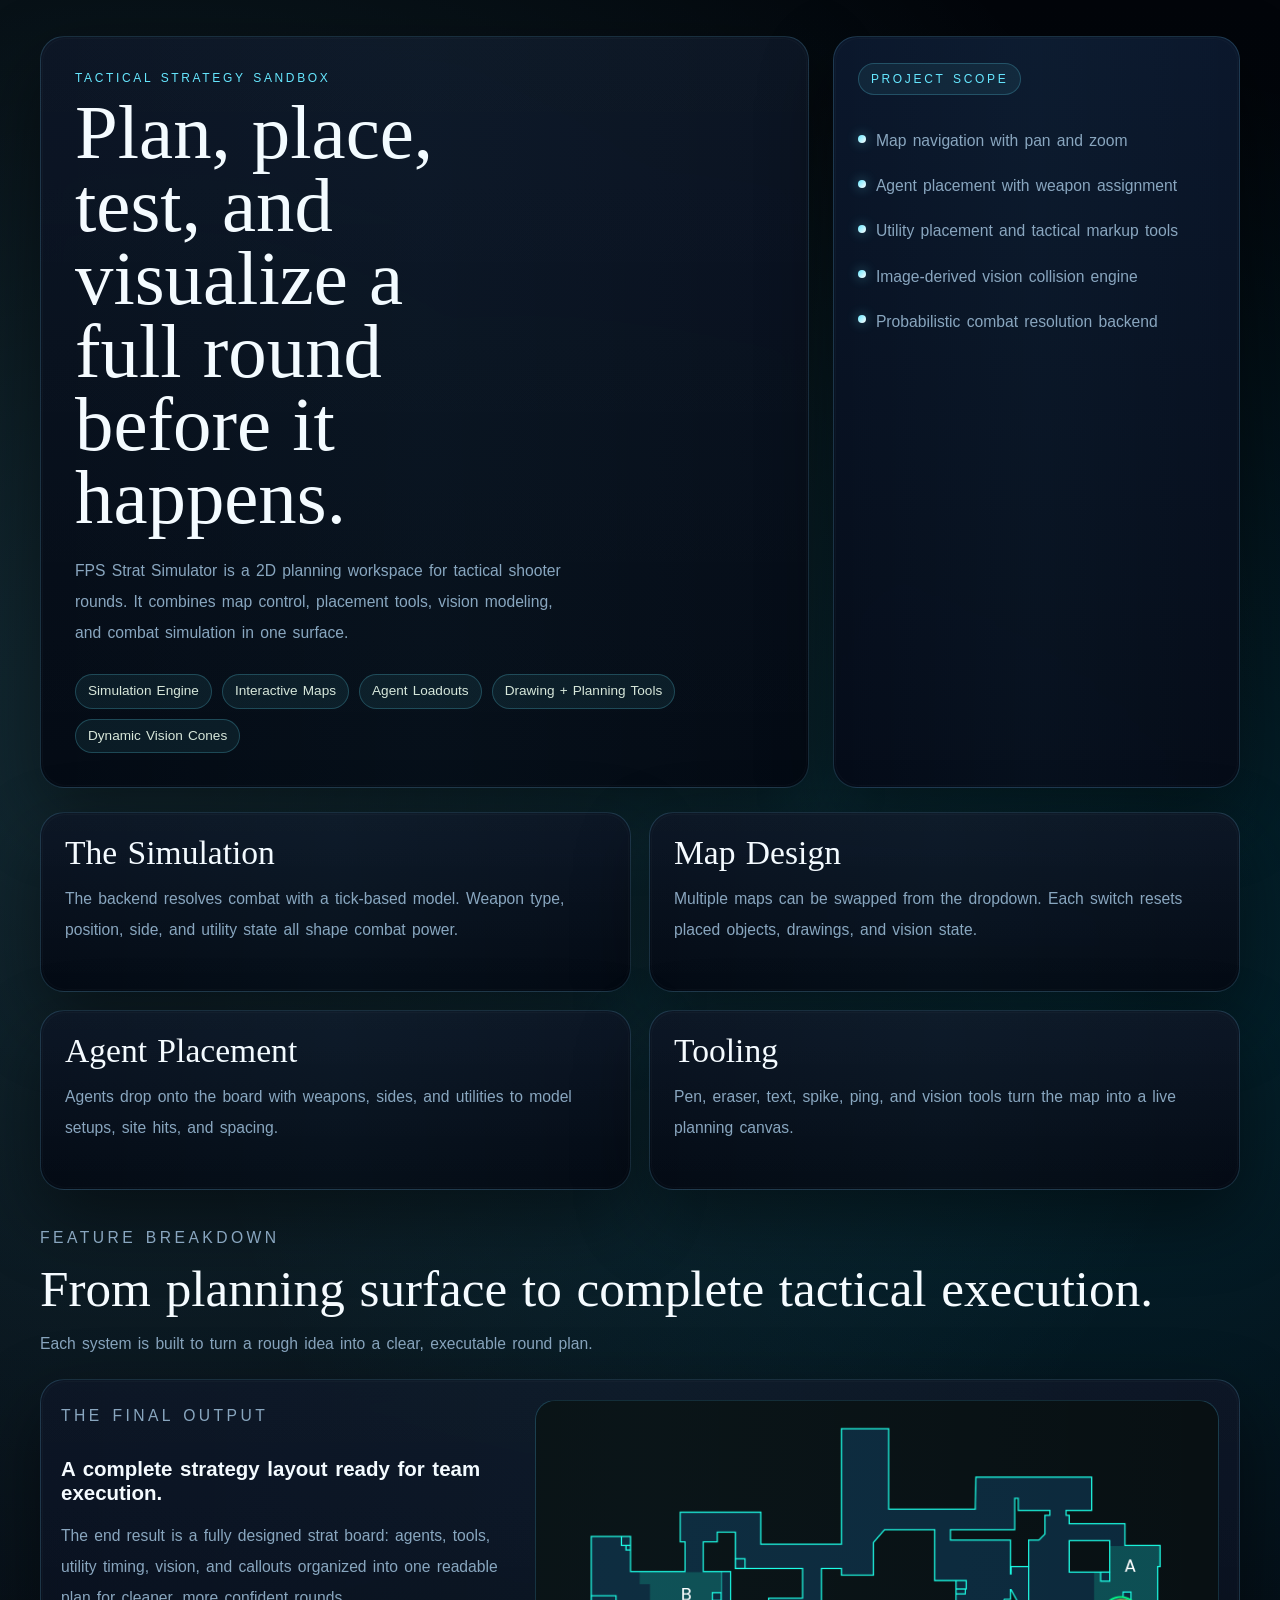
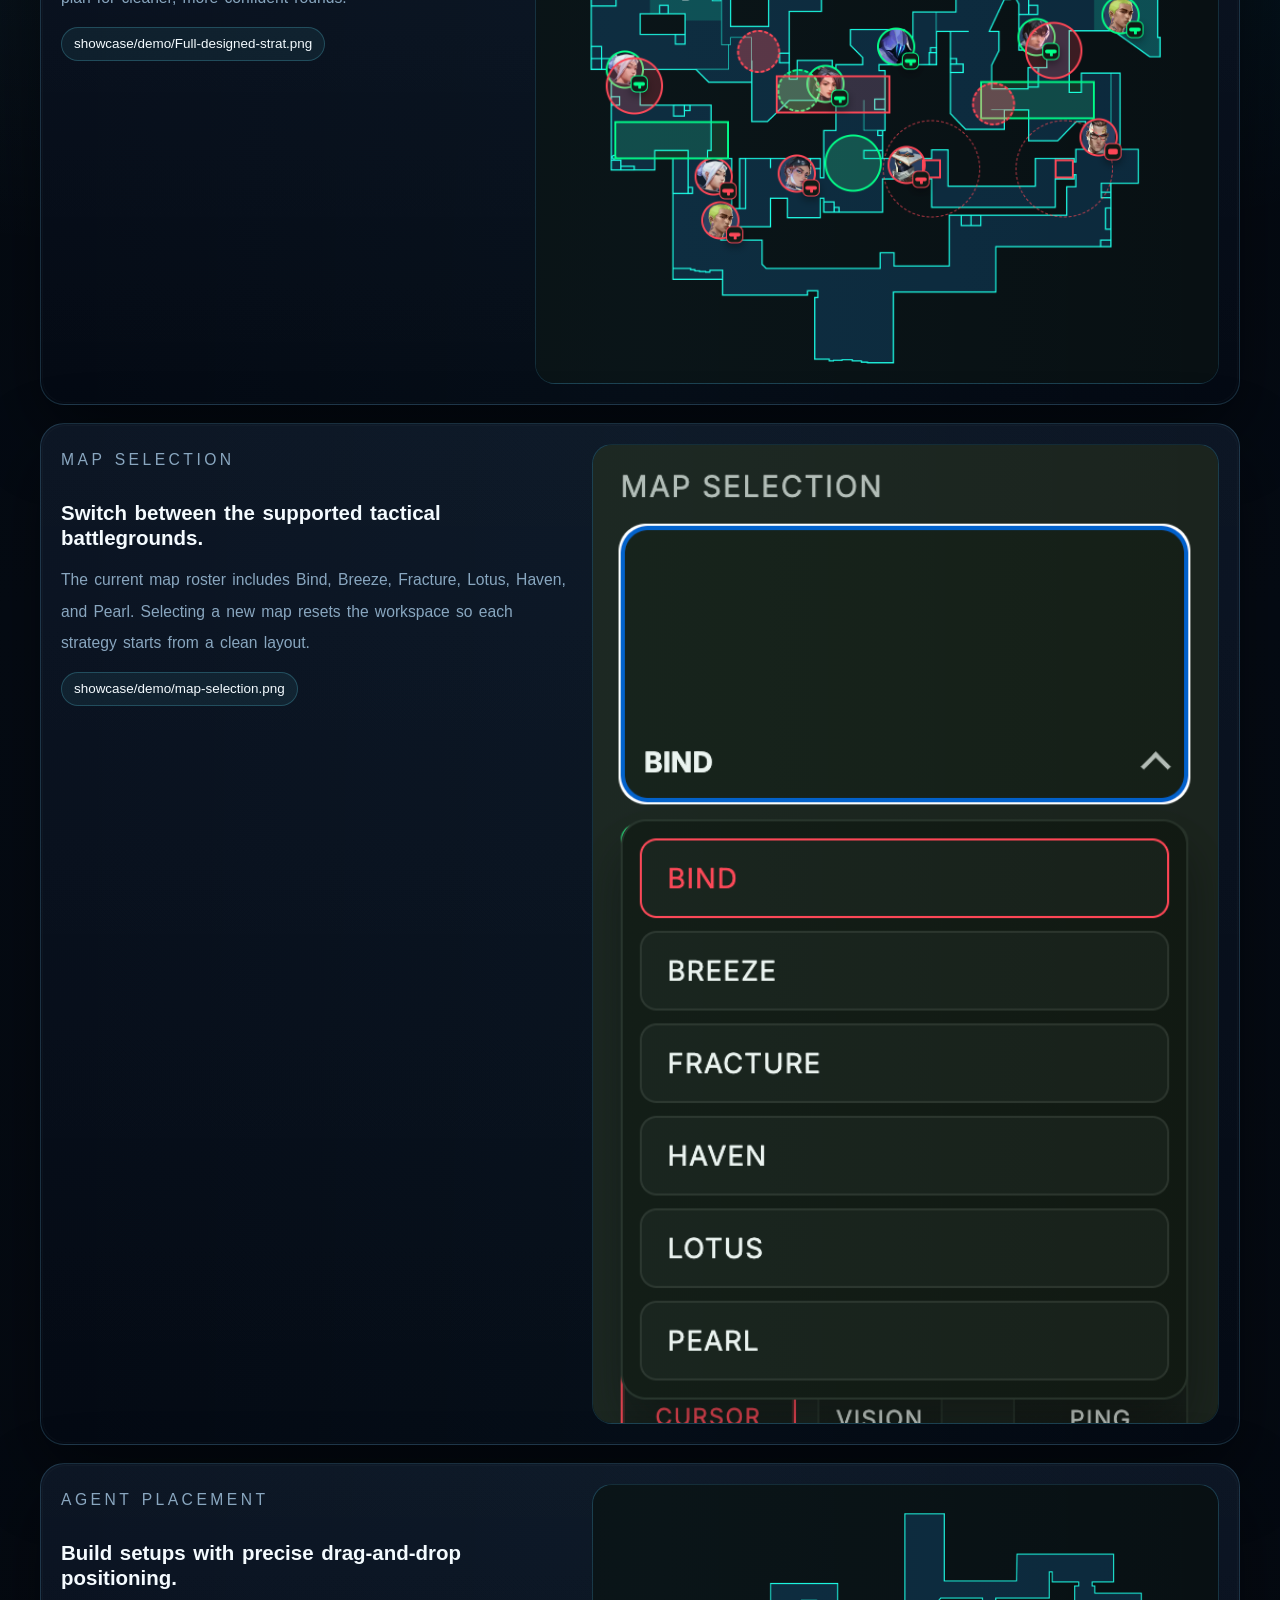
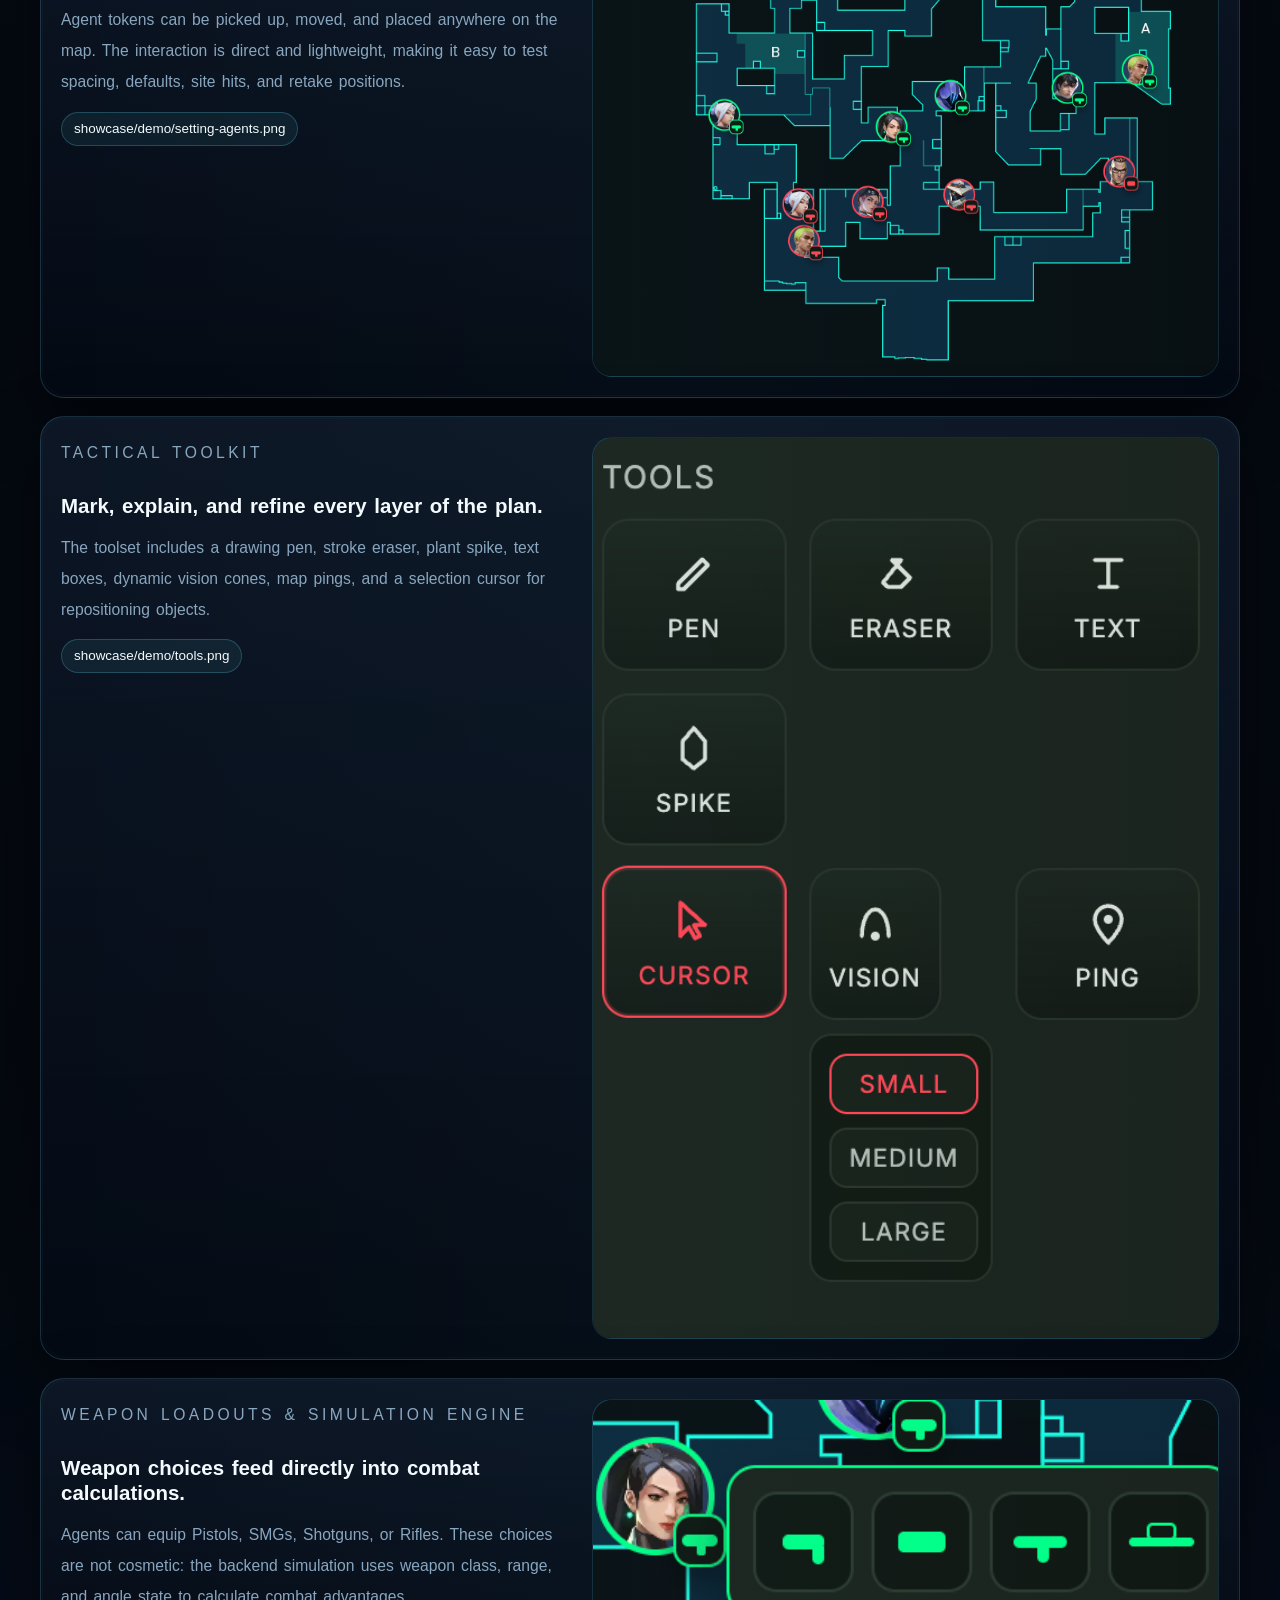
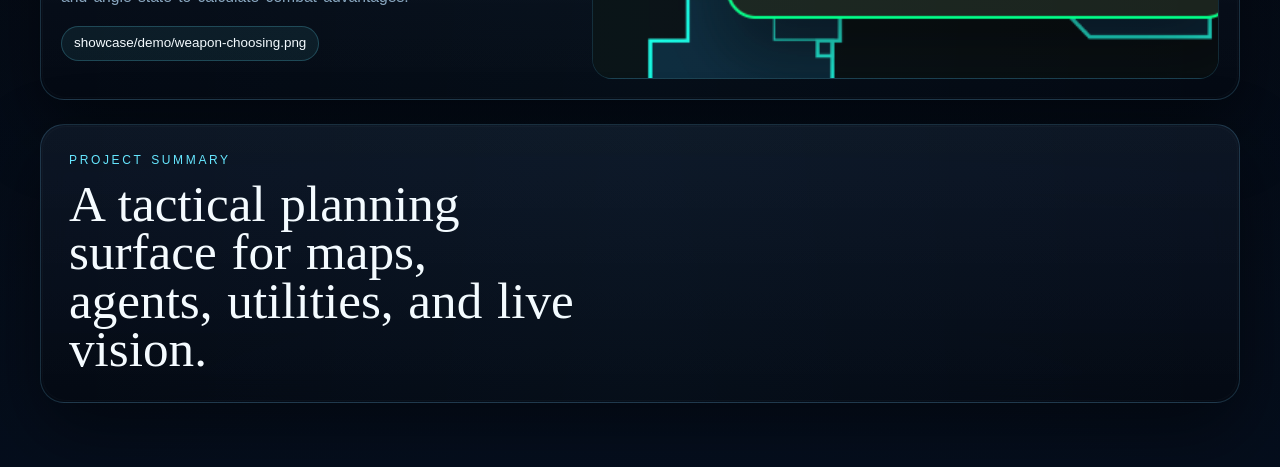
==== commit d0202bde: "Update showcase demo assets" ====
--- a/index.html
+++ b/index.html
@@ -76,65 +76,106 @@
 
       <section class="demo-section">
         <div class="section-heading">
-          <p class="eyebrow">Demo Surfaces</p>
-          <h2>Replace these placeholders with your own screenshots.</h2>
+          <p class="eyebrow">Feature Breakdown</p>
+          <h2>From planning surface to complete tactical execution.</h2>
           <p>
-            The page has three visual slots. Replace the files in `showcase/demo/`
-            while keeping the same names.
+            Each system is built to turn a rough idea into a clear, executable round
+            plan.
           </p>
         </div>
 
         <div class="demo-stack">
           <article class="demo-card demo-card-wide">
             <div class="demo-copy">
-              <p class="demo-tag">Map Showcase</p>
-              <h3>Demonstrate the map workspace and overview layout.</h3>
+              <p class="demo-tag">The Final Output</p>
+              <h3>A complete strategy layout ready for team execution.</h3>
               <p>
-                Use this area for a full map screenshot with the board and planning
-                layout.
+                The end result is a fully designed strat board: agents, tools,
+                utility timing, vision, and callouts organized into one readable plan
+                for cleaner, more confident rounds.
               </p>
-              <code>showcase/demo/mao-demo.png</code>
+              <code>showcase/demo/Full-designed-strat.png</code>
             </div>
             <figure class="demo-frame">
               <img
-                src="showcase/demo/mao-demo.png"
-                alt="Placeholder for map demonstration image"
+                src="showcase/demo/Full-designed-strat.png"
+                alt="Completed strategy layout demonstration"
               />
             </figure>
           </article>
 
           <article class="demo-card">
             <div class="demo-copy">
-              <p class="demo-tag">Vision Cone</p>
-              <h3>Show the raycast-based cone system against the map.</h3>
+              <p class="demo-tag">Map Selection</p>
+              <h3>Switch between the supported tactical battlegrounds.</h3>
               <p>
-                Use a screenshot that shows cone direction, occlusion, and polygon
-                response.
+                The current map roster includes Bind, Breeze, Fracture, Lotus, Haven,
+                and Pearl. Selecting a new map resets the workspace so each strategy
+                starts from a clean layout.
               </p>
-              <code>showcase/demo/vision-cone-demo.jpg</code>
+              <code>showcase/demo/map-selection.png</code>
             </div>
             <figure class="demo-frame">
               <img
-                src="showcase/demo/vision-cone-demo.jpg"
-                alt="Placeholder for vision cone demonstration image"
+                src="showcase/demo/map-selection.png"
+                alt="Map selection interface showing available maps"
               />
             </figure>
           </article>
 
           <article class="demo-card">
             <div class="demo-copy">
-              <p class="demo-tag">Agents + Weapons + Utilities</p>
-              <h3>Present loadouts, tokens, and utility placement in one frame.</h3>
+              <p class="demo-tag">Agent Placement</p>
+              <h3>Build setups with precise drag-and-drop positioning.</h3>
               <p>
-                Use this slot for agents on the board with weapons, utilities, and
-                planning tools.
+                Agent tokens can be picked up, moved, and placed anywhere on the map.
+                The interaction is direct and lightweight, making it easy to test
+                spacing, defaults, site hits, and retake positions.
               </p>
-              <code>showcase/demo/loadout-demo.svg</code>
+              <code>showcase/demo/setting-agents.png</code>
             </div>
             <figure class="demo-frame">
               <img
-                src="showcase/demo/loadout-demo.svg"
-                alt="Placeholder for agent, weapon, and utility demonstration image"
+                src="showcase/demo/setting-agents.png"
+                alt="Agent tokens being placed on the tactical map"
+              />
+            </figure>
+          </article>
+
+          <article class="demo-card">
+            <div class="demo-copy">
+              <p class="demo-tag">Tactical Toolkit</p>
+              <h3>Mark, explain, and refine every layer of the plan.</h3>
+              <p>
+                The toolset includes a drawing pen, stroke eraser, plant spike, text
+                boxes, dynamic vision cones, map pings, and a selection cursor for
+                repositioning objects.
+              </p>
+              <code>showcase/demo/tools.png</code>
+            </div>
+            <figure class="demo-frame">
+              <img
+                src="showcase/demo/tools.png"
+                alt="Tactical toolkit controls for drawing, pings, text, spike, and vision"
+              />
+            </figure>
+          </article>
+
+          <article class="demo-card">
+            <div class="demo-copy">
+              <p class="demo-tag">Weapon Loadouts & Simulation Engine</p>
+              <h3>Weapon choices feed directly into combat calculations.</h3>
+              <p>
+                Agents can equip Pistols, SMGs, Shotguns, or Rifles. These choices are
+                not cosmetic: the backend simulation uses weapon class, range, and
+                angle state to calculate combat advantages.
+              </p>
+              <code>showcase/demo/weapon-choosing.png</code>
+            </div>
+            <figure class="demo-frame">
+              <img
+                src="showcase/demo/weapon-choosing.png"
+                alt="Contextual weapon selection for agent loadouts"
               />
             </figure>
           </article>
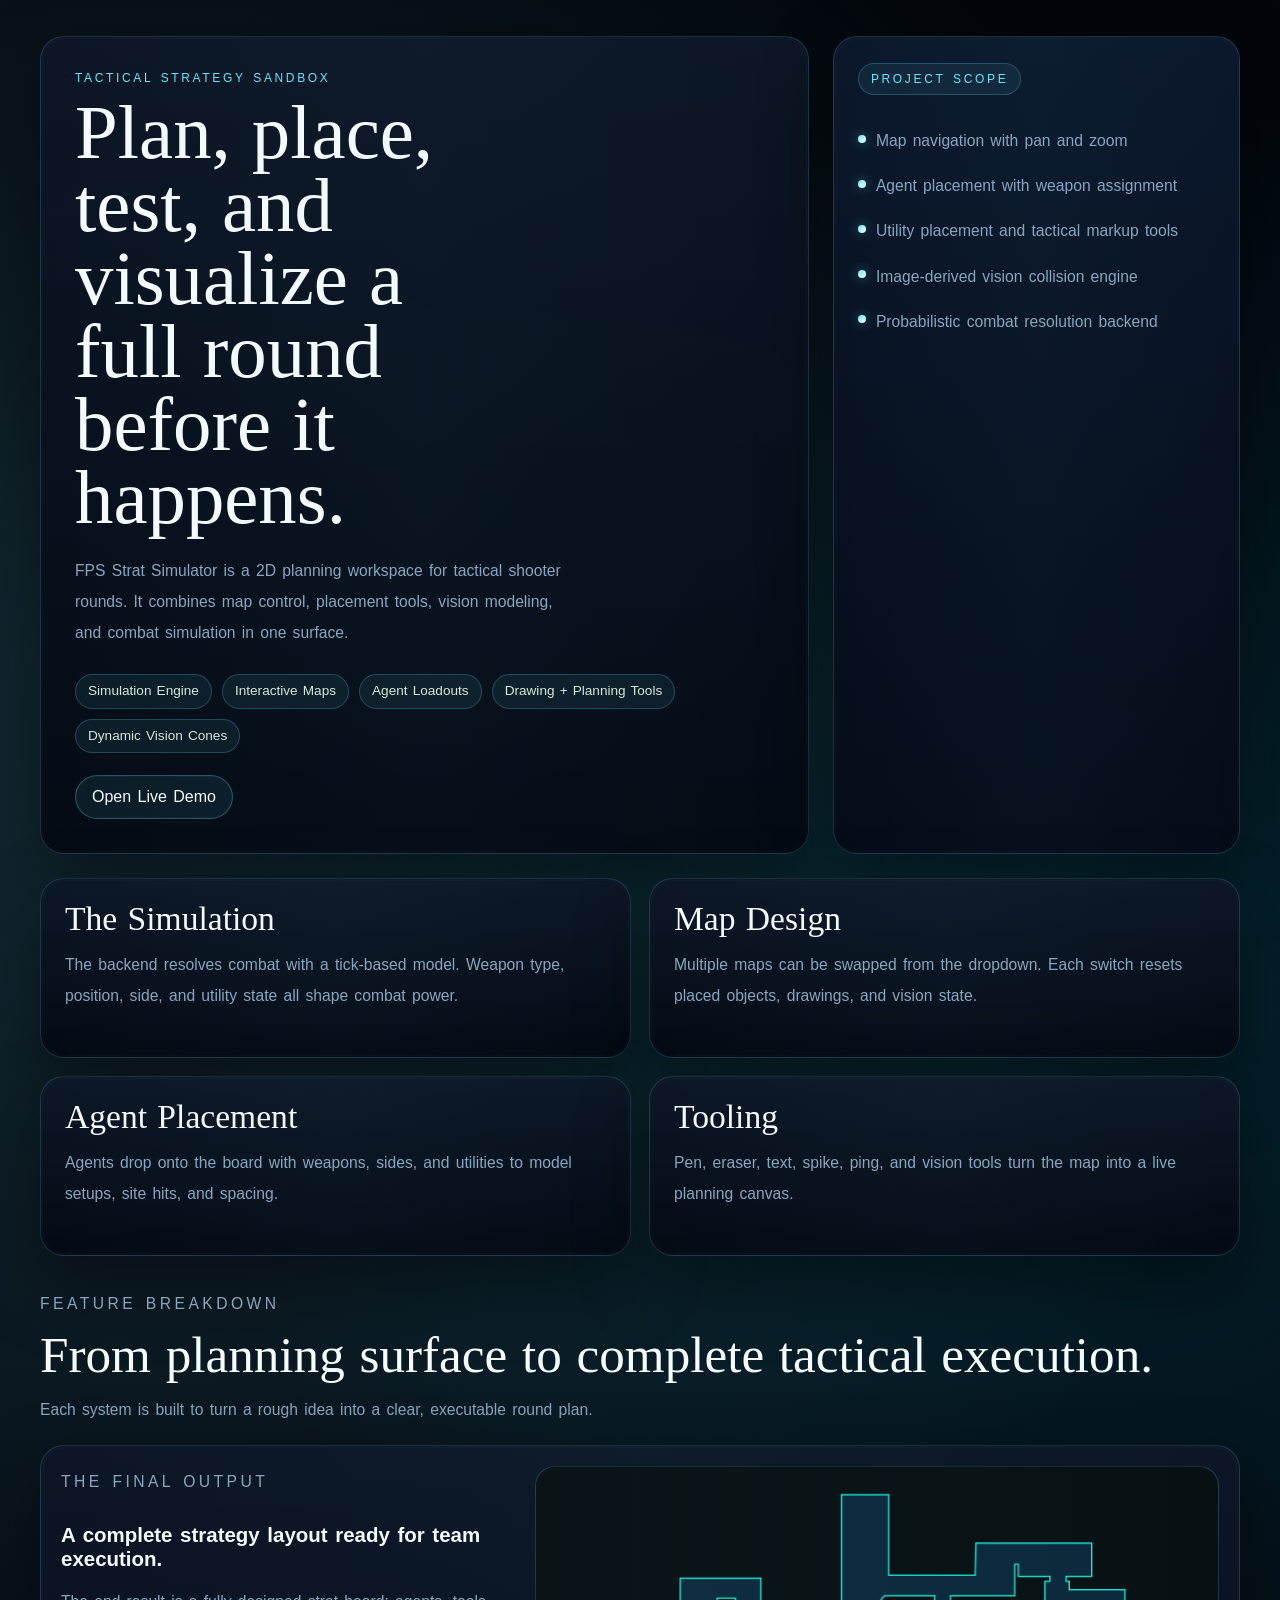
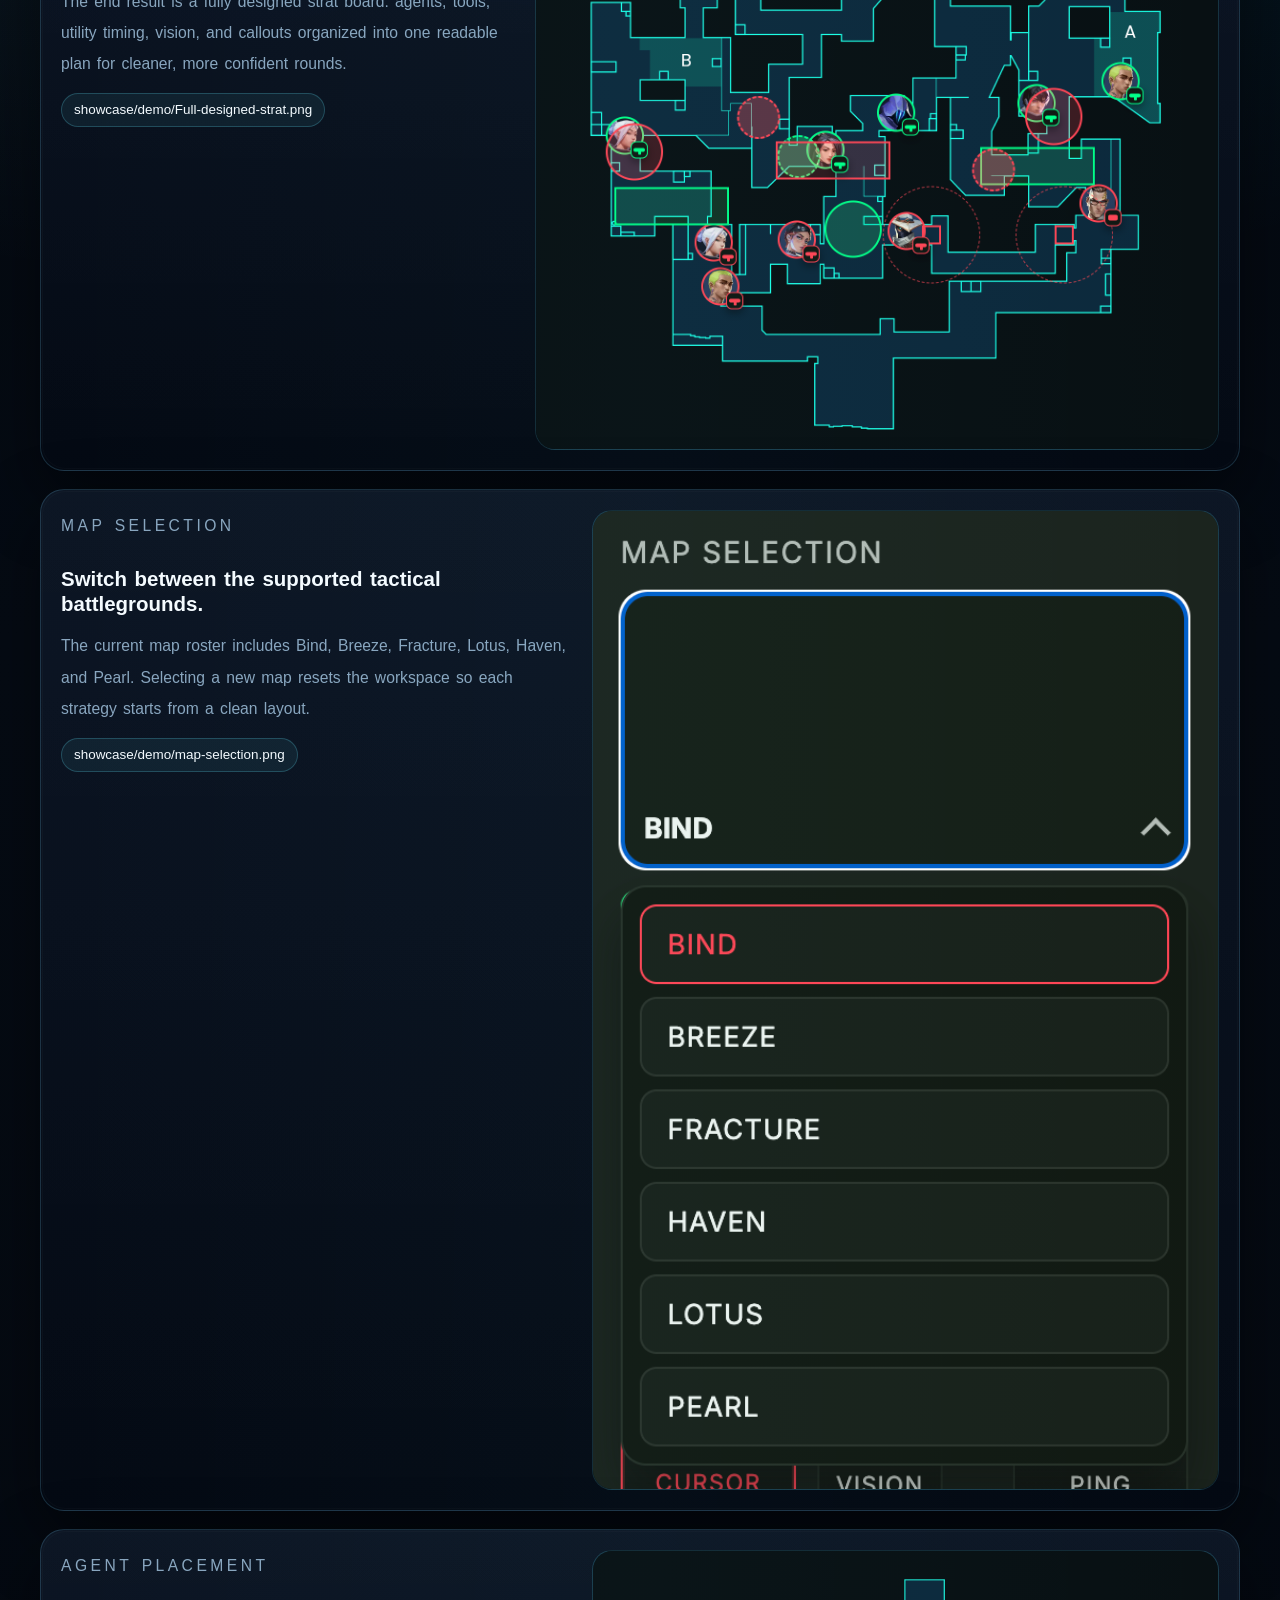
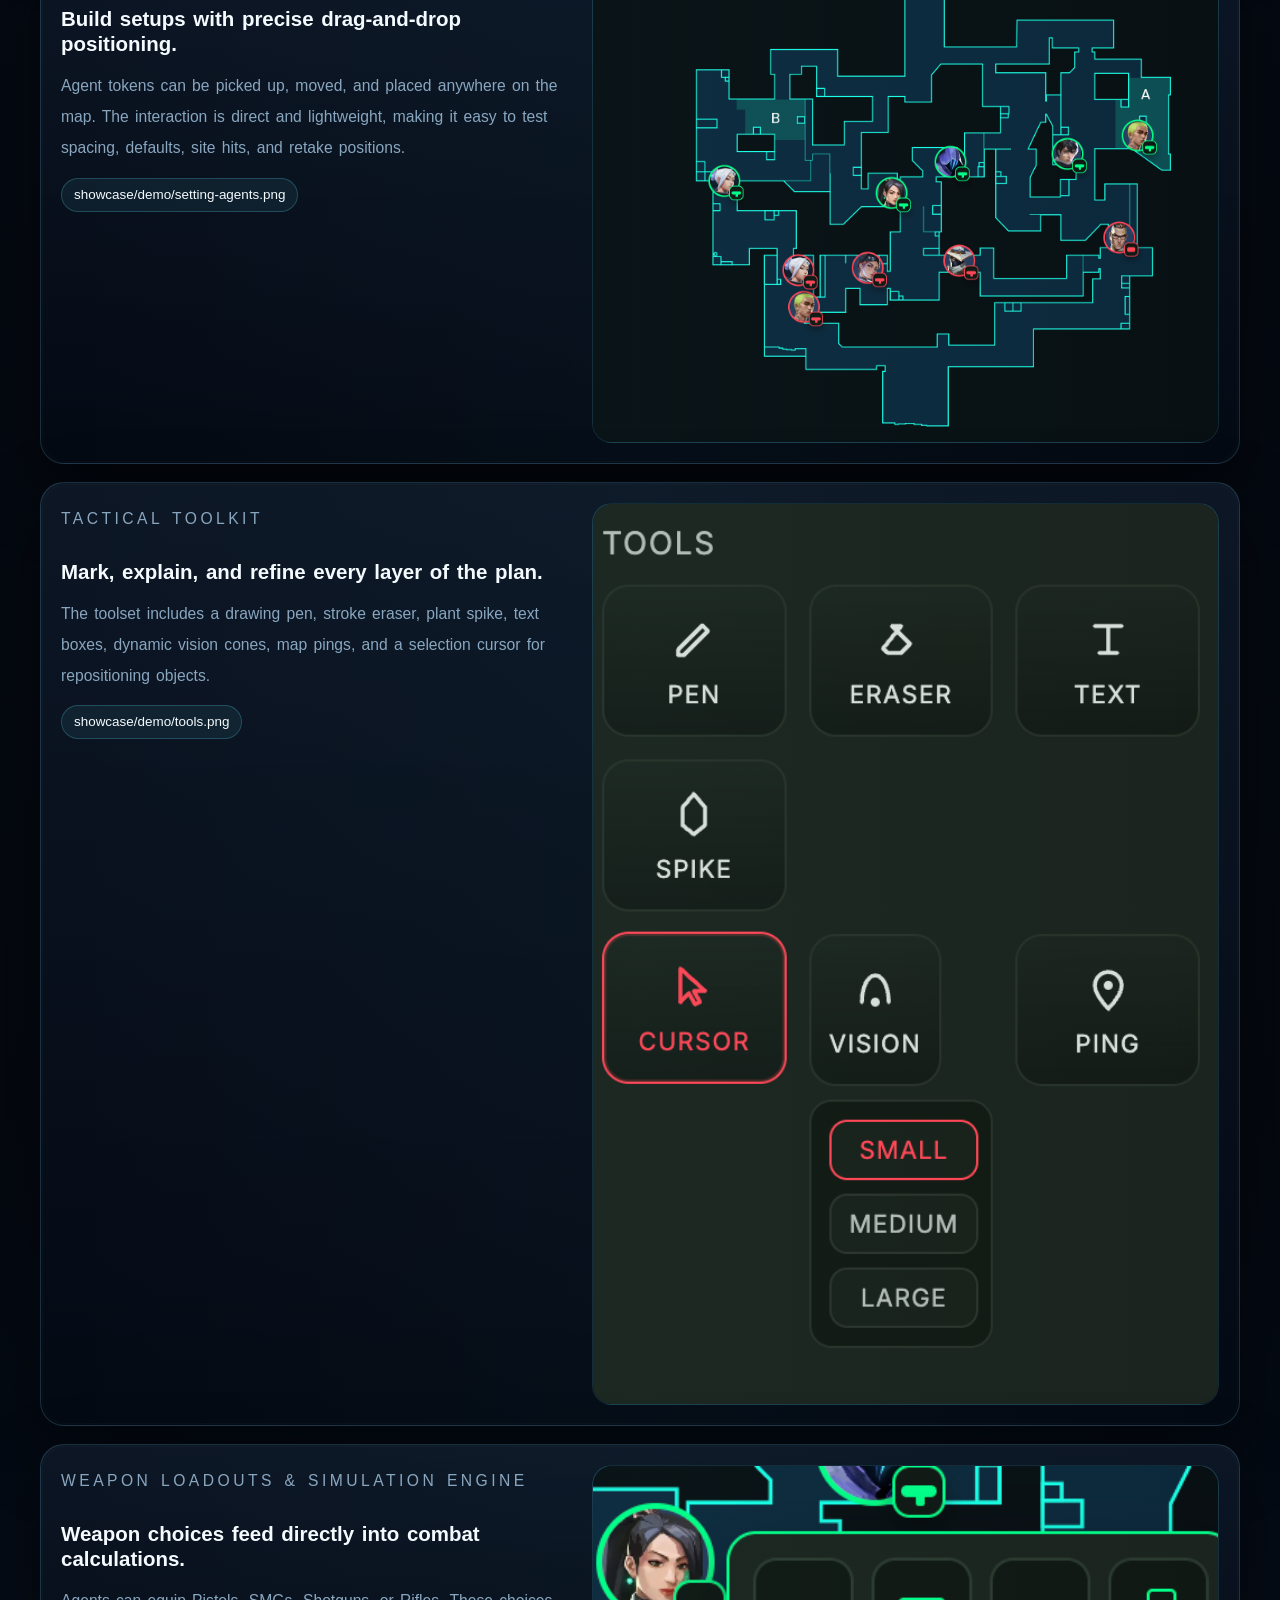
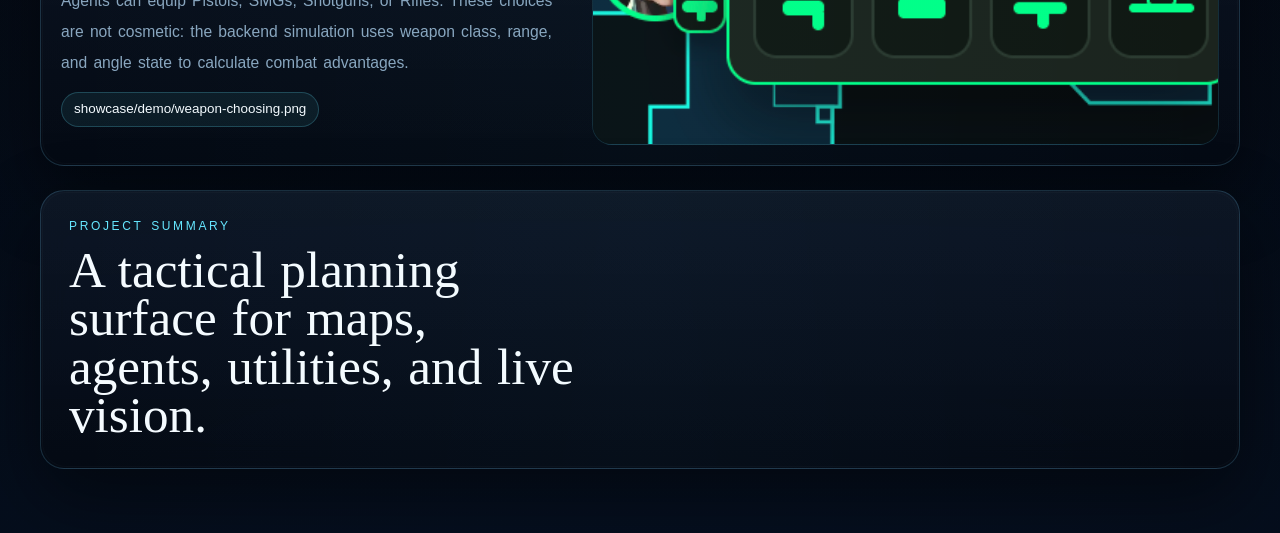
==== commit 352a77ca: "Connect live simulation demo to backend" ====
--- a/index.html
+++ b/index.html
@@ -29,6 +29,9 @@
             <span>Agent Loadouts</span>
             <span>Drawing + Planning Tools</span>
             <span>Dynamic Vision Cones</span>
+          </div>
+          <div class="hero-actions">
+            <a class="hero-link" href="demo.html">Open Live Demo</a>
           </div>
         </div>
         <aside class="hero-panel">
--- a/showcase/project-showcase.css
+++ b/showcase/project-showcase.css
@@ -139,6 +139,10 @@
   margin-top: 26px;
 }
 
+.hero-actions {
+  margin-top: 22px;
+}
+
 .hero-points span,
 .panel-chip,
 code {
@@ -154,6 +158,25 @@
   color: #d8e7da;
   font-size: 0.85rem;
   word-spacing: 0.1em;
+}
+
+.hero-link {
+  display: inline-flex;
+  align-items: center;
+  justify-content: center;
+  min-height: 44px;
+  padding: 0 16px;
+  border-radius: 999px;
+  border: 1px solid rgba(102, 231, 255, 0.28);
+  background: rgba(102, 231, 255, 0.08);
+  color: var(--text);
+  text-decoration: none;
+  box-shadow: inset 0 0 0 1px rgba(255, 255, 255, 0.04);
+}
+
+.hero-link:hover {
+  border-color: var(--cyan);
+  color: var(--cyan);
 }
 
 .panel-list {
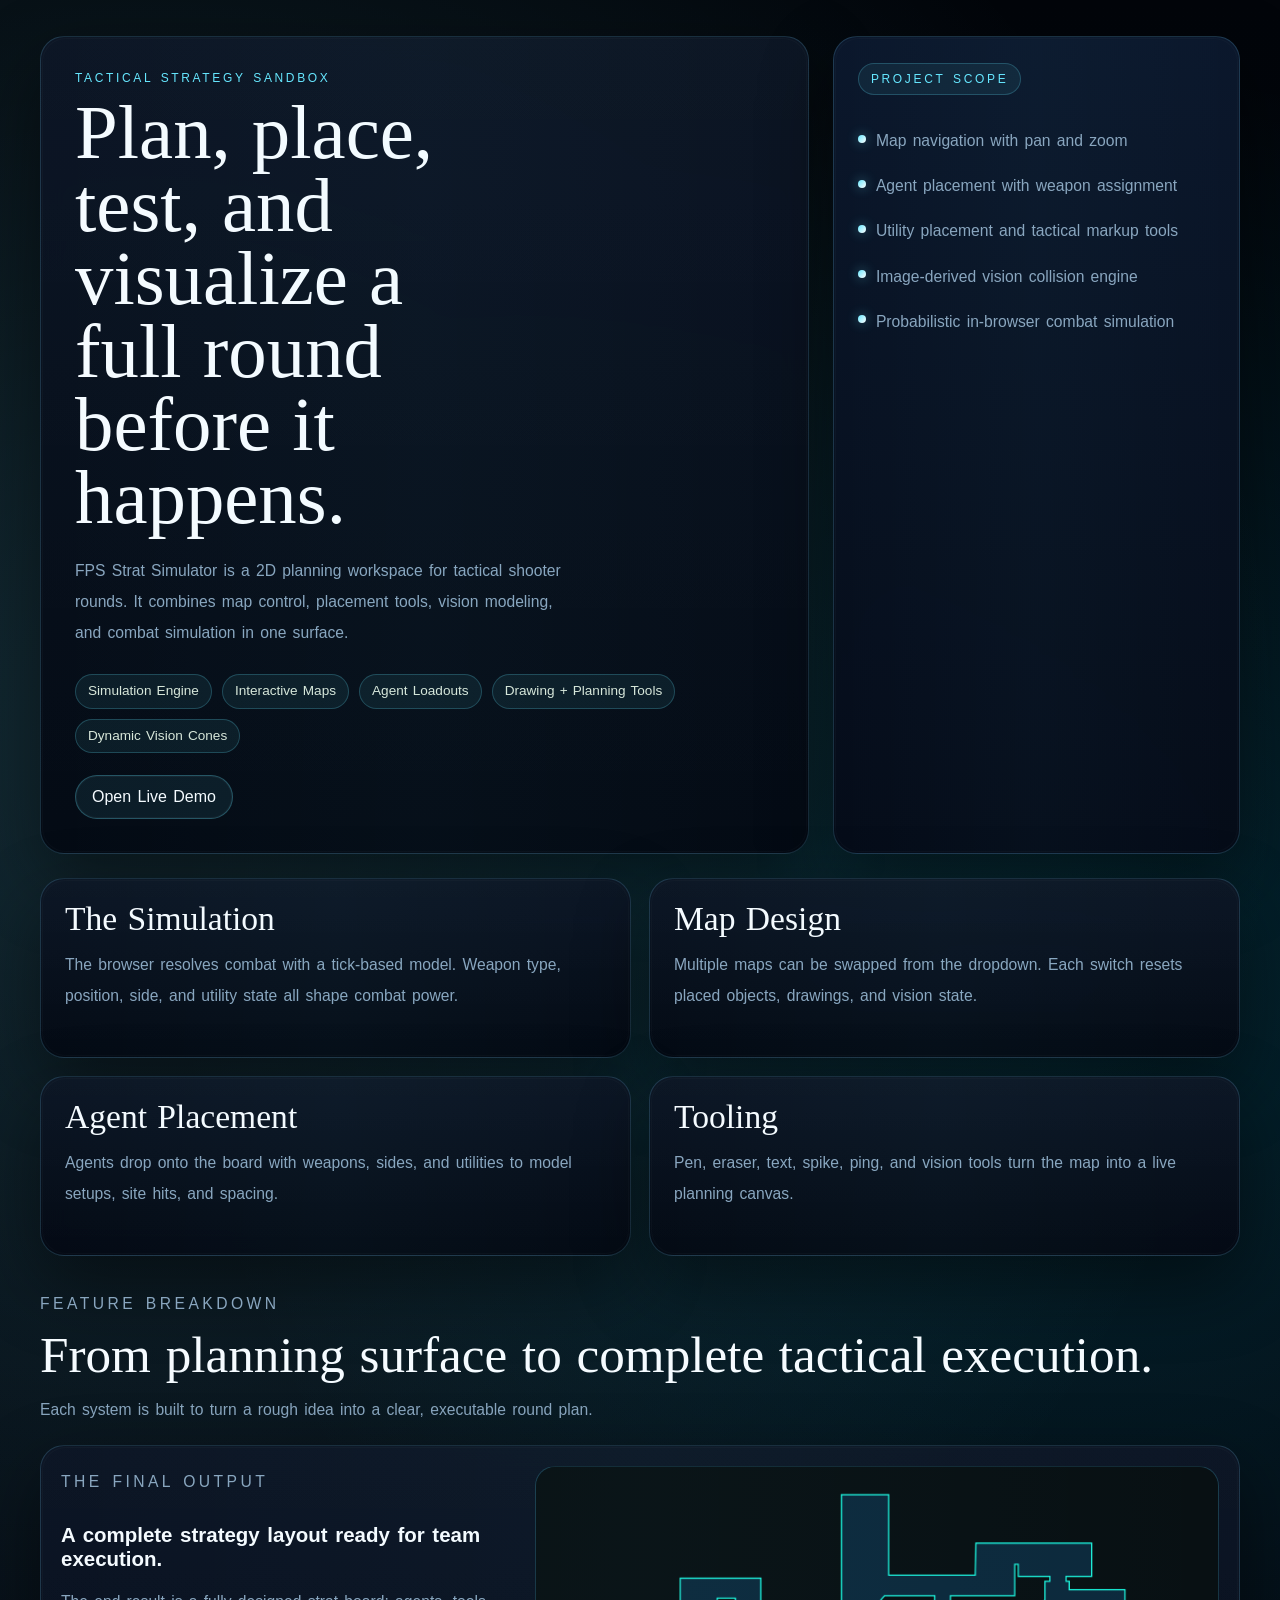
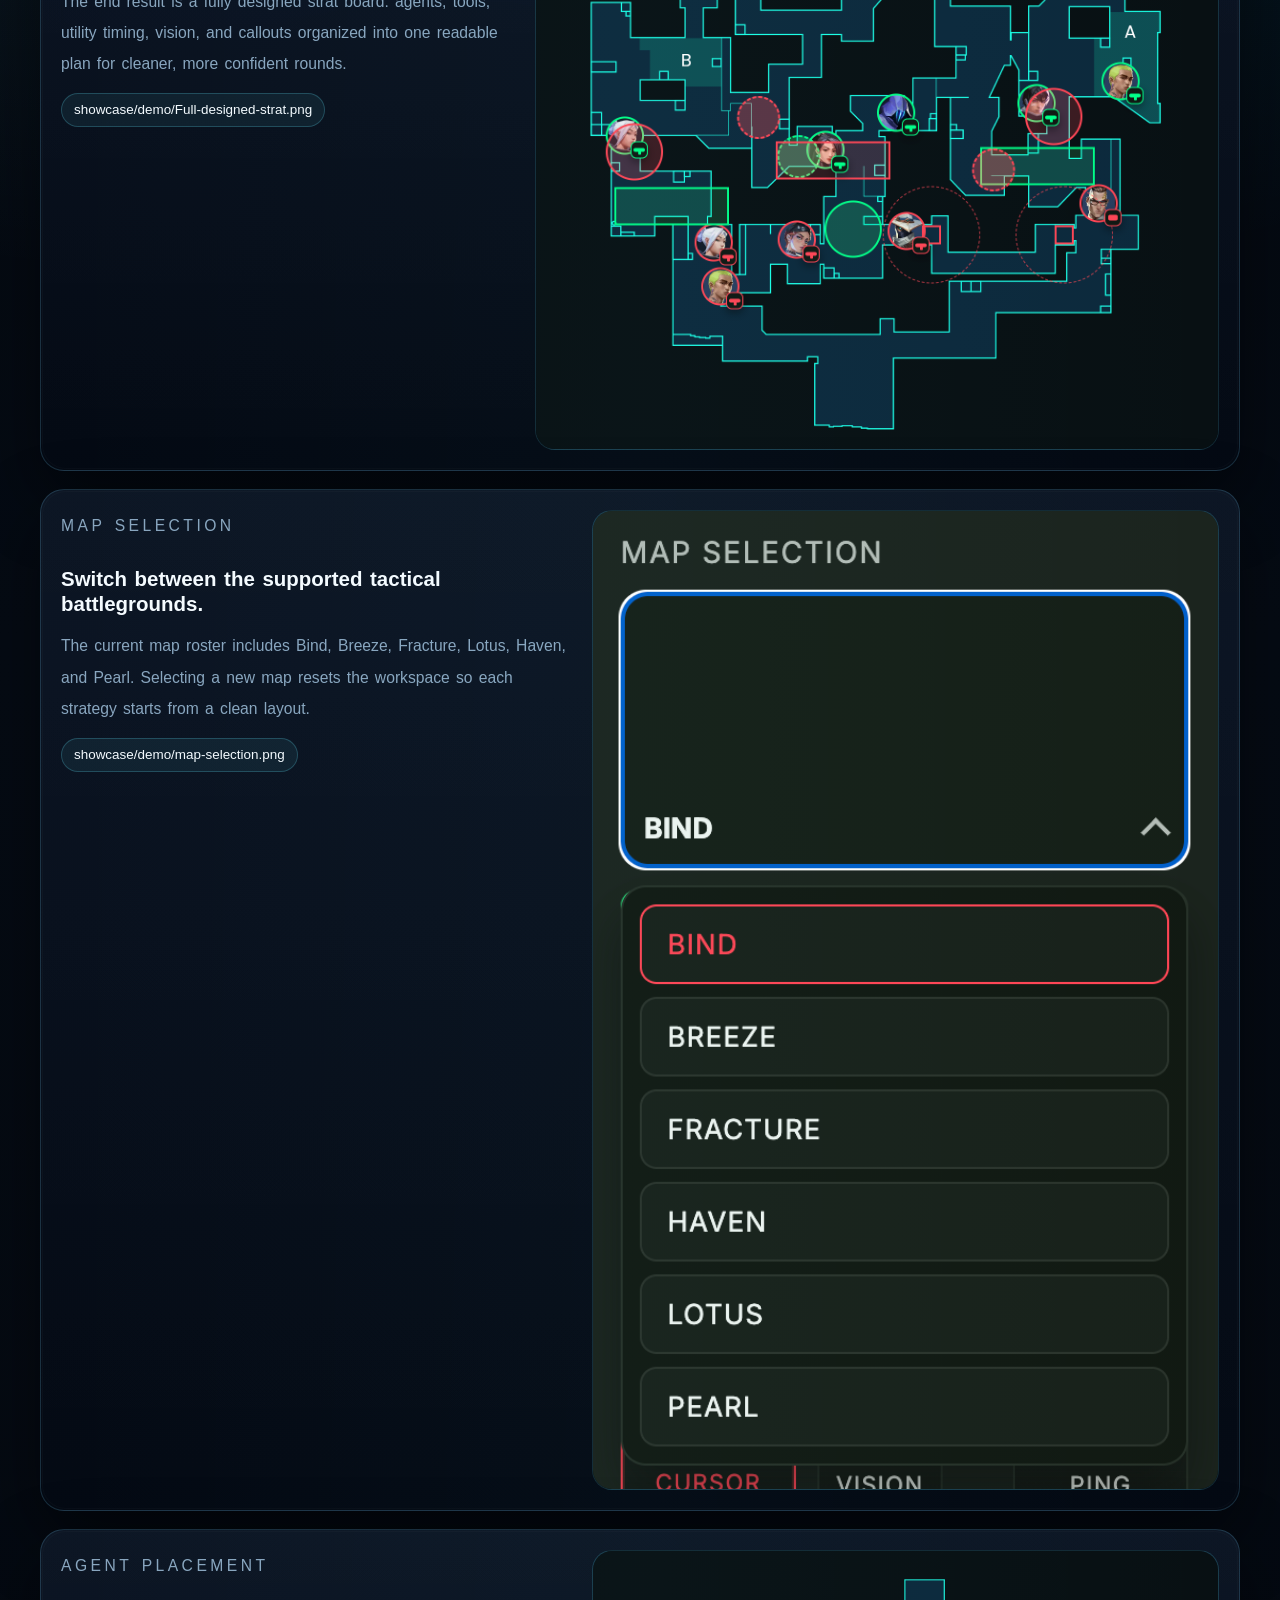
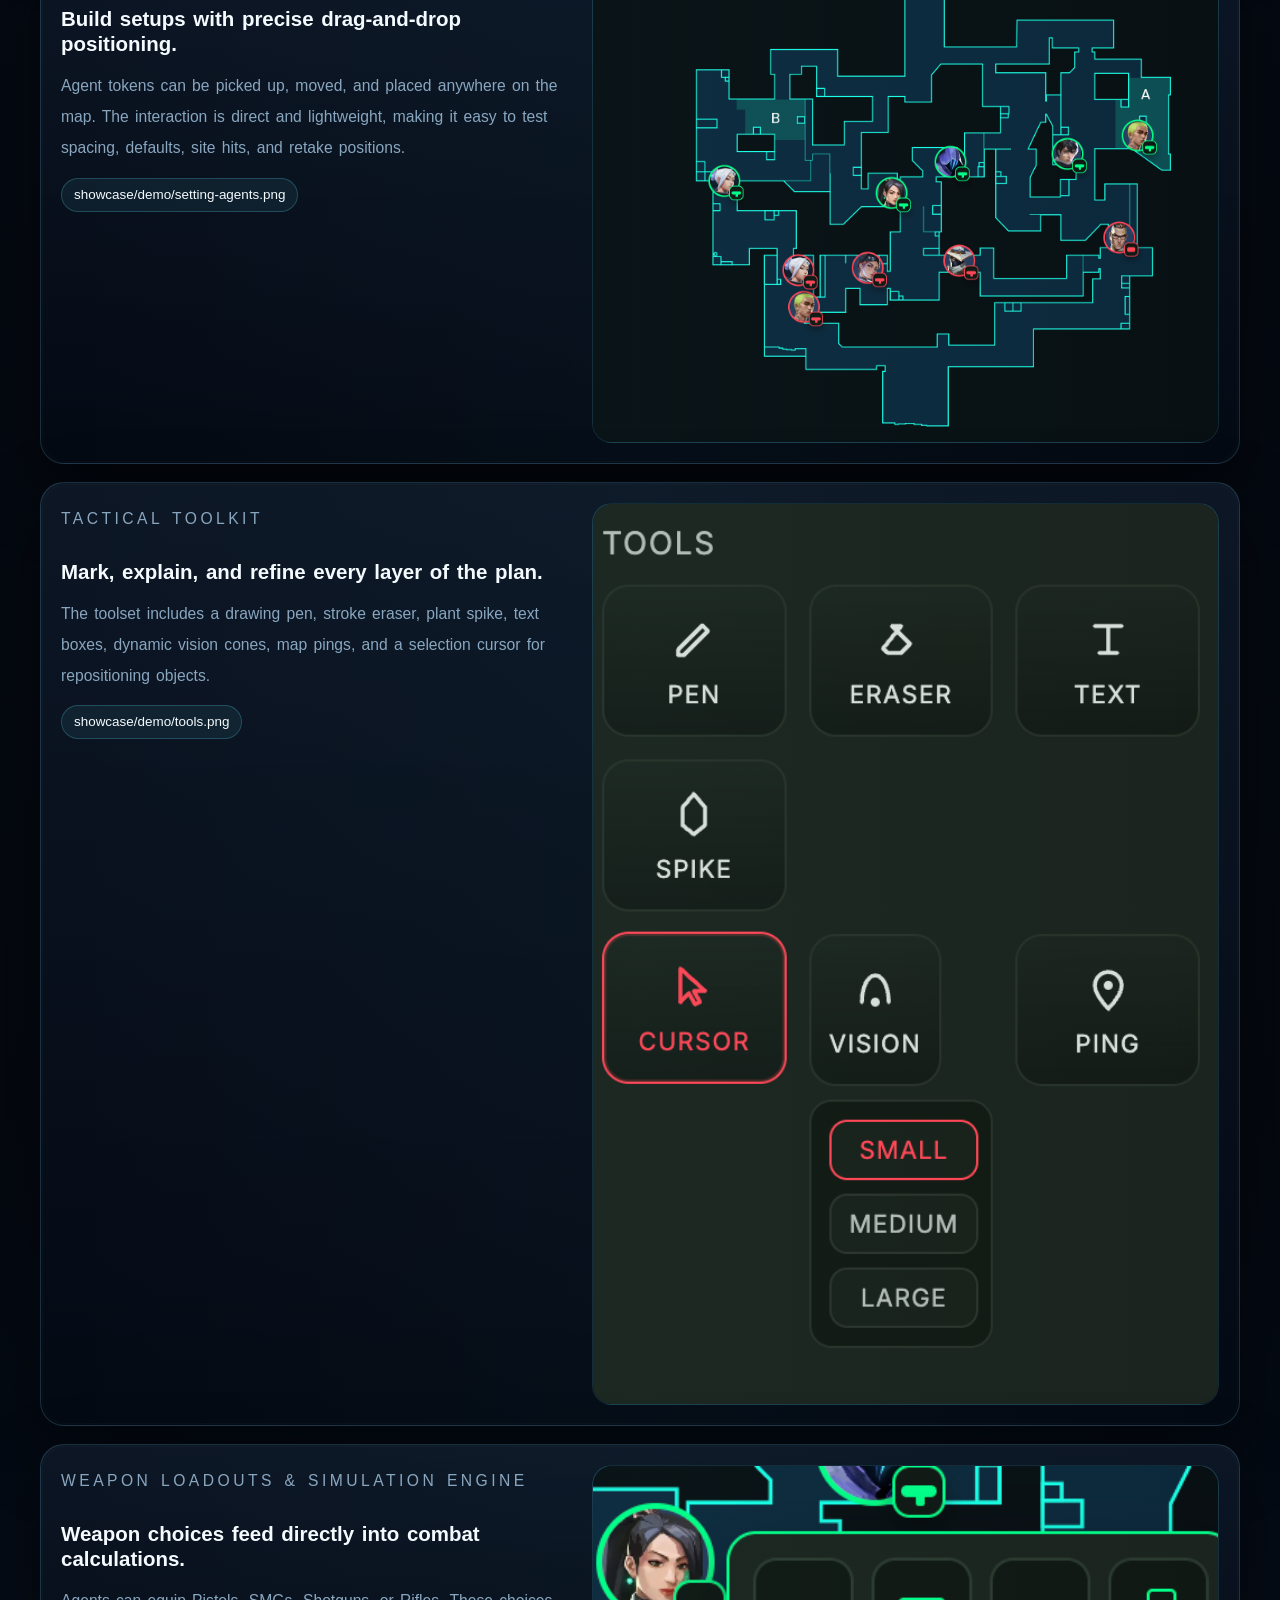
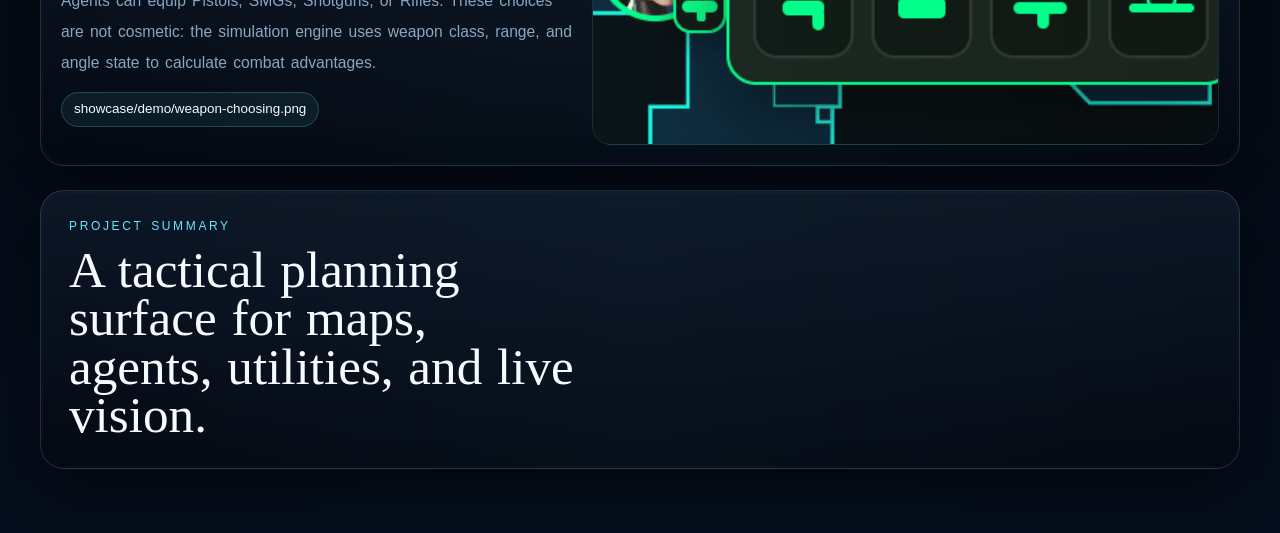
==== commit b014ad80: "Simplify simulation to run fully in browser" ====
--- a/index.html
+++ b/index.html
@@ -41,7 +41,7 @@
             <li>Agent placement with weapon assignment</li>
             <li>Utility placement and tactical markup tools</li>
             <li>Image-derived vision collision engine</li>
-            <li>Probabilistic combat resolution backend</li>
+            <li>Probabilistic in-browser combat simulation</li>
           </ul>
         </aside>
       </section>
@@ -50,7 +50,7 @@
         <article class="info-card">
           <h2>The Simulation</h2>
           <p>
-            The backend resolves combat with a tick-based model. Weapon type,
+            The browser resolves combat with a tick-based model. Weapon type,
             position, side, and utility state all shape combat power.
           </p>
         </article>
@@ -170,7 +170,7 @@
               <h3>Weapon choices feed directly into combat calculations.</h3>
               <p>
                 Agents can equip Pistols, SMGs, Shotguns, or Rifles. These choices are
-                not cosmetic: the backend simulation uses weapon class, range, and
+                not cosmetic: the simulation engine uses weapon class, range, and
                 angle state to calculate combat advantages.
               </p>
               <code>showcase/demo/weapon-choosing.png</code>
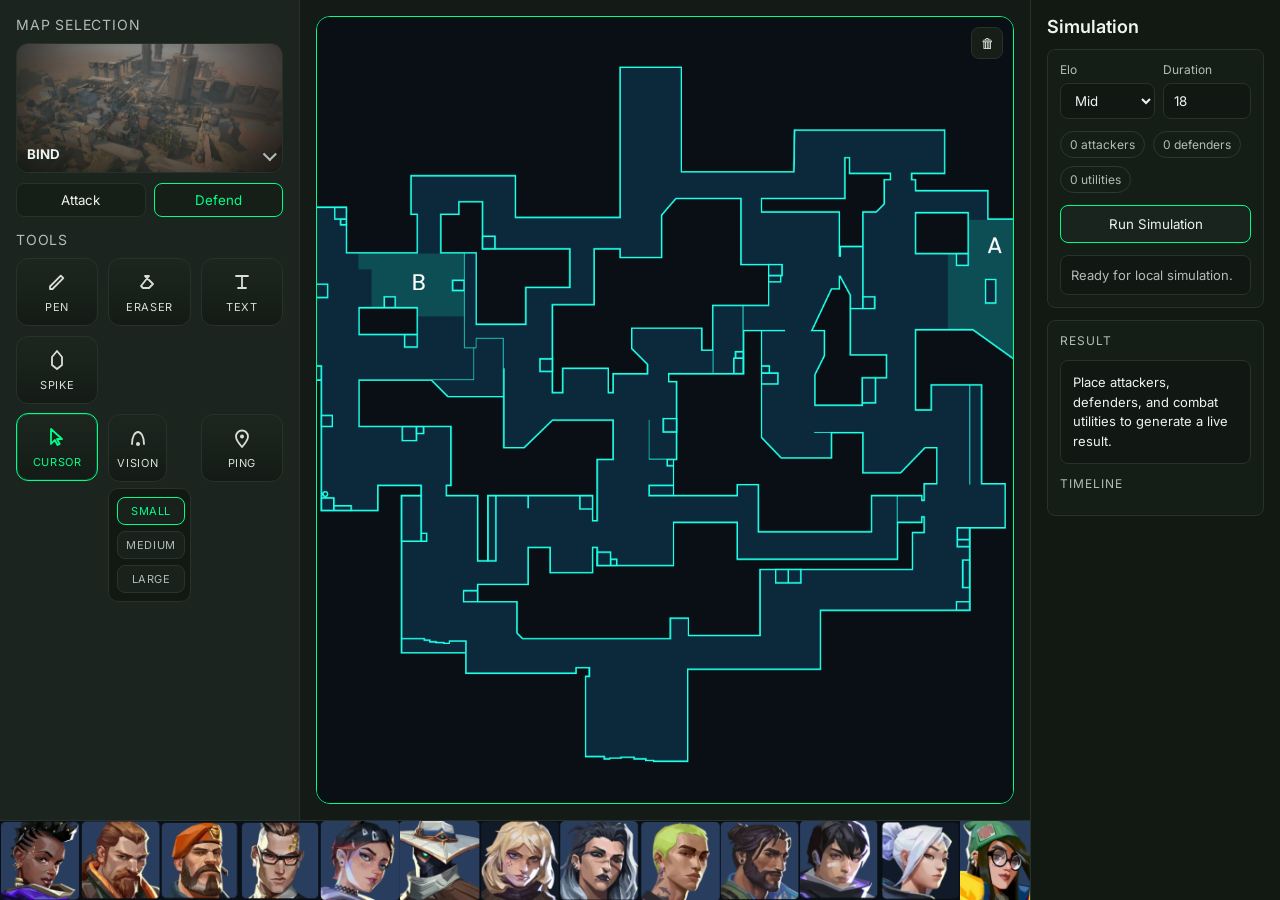
==== commit 79edebd6: "Prepare GitHub Pages simulator entrypoint" ====
--- a/index.html
+++ b/index.html
@@ -3,194 +3,1521 @@
   <head>
     <meta charset="UTF-8" />
     <meta name="viewport" content="width=device-width, initial-scale=1" />
-    <title>FPS Strat Simulator Overview</title>
+    <title>FPS Strat Simulator</title>
+    <!-- Preconnect to font hosts for faster font loading. -->
     <link rel="preconnect" href="https://fonts.googleapis.com" />
     <link rel="preconnect" href="https://fonts.gstatic.com" crossorigin />
+    <!-- UI typography for the simulator UI. -->
     <link
-      href="https://fonts.googleapis.com/css2?family=Instrument+Serif:ital@0;1&family=Manrope:wght@400;500;700&display=swap"
+      href="https://fonts.googleapis.com/css2?family=Inter:wght@400;500;600;700&display=swap"
       rel="stylesheet"
     />
-    <link rel="stylesheet" href="showcase/project-showcase.css" />
+    <!-- App-specific layout and component styles. -->
+    <link rel="stylesheet" href="styles.css" />
   </head>
   <body>
-    <main class="showcase-page">
-      <section class="hero">
-        <div class="hero-copy">
-          <p class="eyebrow">Tactical Strategy Sandbox</p>
-          <h1>Plan, place, test, and visualize a full round before it happens.</h1>
-          <p class="hero-text">
-            FPS Strat Simulator is a 2D planning workspace for tactical shooter rounds.
-            It combines map control, placement tools, vision modeling, and combat
-            simulation in one surface.
-          </p>
-          <div class="hero-points">
-            <span>Simulation Engine</span>
-            <span>Interactive Maps</span>
-            <span>Agent Loadouts</span>
-            <span>Drawing + Planning Tools</span>
-            <span>Dynamic Vision Cones</span>
+    <!-- Root grid container for left/center/right panels and bottom bar. -->
+    <div id="app-container">
+      <!-- Left sidebar: map selection, sequence controls, and tools. -->
+      <aside class="left-sidebar">
+        <section class="sidebar-section">
+          <div class="section-title">Map Selection</div>
+          <div class="map-card">
+            <div class="map-select" id="map-select">
+              <button class="map-preview" id="map-preview" type="button">
+                <img
+                  class="map-preview-cover"
+                  id="map-preview-cover"
+                  src="assets/ui/bind cover.png"
+                  alt=""
+                  aria-hidden="true"
+                />
+                <span id="map-preview-label">BIND</span>
+                <span class="map-preview-caret" aria-hidden="true"></span>
+              </button>
+              <div class="map-dropdown" id="map-dropdown"></div>
+            </div>
+            <div class="map-toggle">
+              <button class="toggle">Attack</button>
+              <button class="toggle active">Defend</button>
+            </div>
           </div>
-          <div class="hero-actions">
-            <a class="hero-link" href="demo.html">Open Live Demo</a>
+        </section>
+
+        <section class="sidebar-section">
+          <div class="section-title">Tools</div>
+          <div class="toolbar-grid" id="toolbar-grid">
+            <button class="tool-btn" data-tool="pen" title="Pen">
+              <svg viewBox="0 0 24 24" aria-hidden="true">
+                <path
+                  d="M5 16.5 15.8 5.7l2.5 2.5L7.5 19H5v-2.5Z"
+                  fill="none"
+                  stroke="currentColor"
+                  stroke-linejoin="round"
+                  stroke-width="1.8"
+                />
+              </svg>
+              <span>Pen</span>
+            </button>
+            <button class="tool-btn" data-tool="eraser" title="Eraser">
+              <svg viewBox="0 0 24 24" aria-hidden="true">
+                <path
+                  d="m8 6 8 8-4 4H6l-2-2 8-10Z"
+                  fill="none"
+                  stroke="currentColor"
+                  stroke-linejoin="round"
+                  stroke-width="1.8"
+                />
+              </svg>
+              <span>Eraser</span>
+            </button>
+            <button class="tool-btn" data-tool="text" title="Text">
+              <svg viewBox="0 0 24 24" aria-hidden="true">
+                <path
+                  d="M6 6h12M12 6v12M8 18h8"
+                  fill="none"
+                  stroke="currentColor"
+                  stroke-linecap="round"
+                  stroke-width="1.8"
+                />
+              </svg>
+              <span>Text</span>
+            </button>
+            <button class="tool-btn" data-tool="spike" title="Plant Spike">
+              <svg viewBox="0 0 24 24" aria-hidden="true">
+                <path
+                  d="M12 3 7 9v8l5 4 5-4V9l-5-6Z"
+                  fill="none"
+                  stroke="currentColor"
+                  stroke-linejoin="round"
+                  stroke-width="1.8"
+                />
+              </svg>
+              <span>Spike</span>
+            </button>
+            <button
+              class="tool-btn tool-btn-cursor active"
+              data-tool="cursor"
+              title="Cursor"
+            >
+              <svg viewBox="0 0 24 24" aria-hidden="true">
+                <path
+                  d="M6 4v15l3.8-4 2.7 5 2.2-1.1-2.7-4.9H17L6 4Z"
+                  fill="none"
+                  stroke="currentColor"
+                  stroke-linejoin="round"
+                  stroke-width="1.8"
+                />
+              </svg>
+              <span>Cursor</span>
+            </button>
+            <div class="tool-group">
+              <button class="tool-btn" data-tool="vision" title="Vision Cone">
+                <svg viewBox="0 0 24 24" aria-hidden="true">
+                  <path
+                    d="M6 18c0-7.5 3-12 6-12s6 4.5 6 12"
+                    fill="none"
+                    stroke="currentColor"
+                    stroke-linecap="round"
+                    stroke-width="1.8"
+                  />
+                  <circle cx="12" cy="18" r="2" fill="currentColor" />
+                </svg>
+                <span>Vision</span>
+              </button>
+              <div class="tool-submenu" id="vision-submenu">
+                <button class="tool-suboption active" data-cone="small">Small</button>
+                <button class="tool-suboption" data-cone="medium">Medium</button>
+                <button class="tool-suboption" data-cone="large">Large</button>
+              </div>
+            </div>
+            <button class="tool-btn" data-tool="ping" title="Ping">
+              <svg viewBox="0 0 24 24" aria-hidden="true">
+                <path
+                  d="M12 21c4-4.5 6-7.6 6-10.5a6 6 0 1 0-12 0C6 13.4 8 16.5 12 21Z"
+                  fill="none"
+                  stroke="currentColor"
+                  stroke-linejoin="round"
+                  stroke-width="1.8"
+                />
+                <circle cx="12" cy="10.5" r="2" fill="currentColor" />
+              </svg>
+              <span>Ping</span>
+            </button>
+          </div>
+        </section>
+      </aside>
+
+      <!-- Center workspace: map canvas. -->
+      <main class="center-map">
+        <!-- Map canvas viewport used for token placement and dragging. -->
+        <div class="map-canvas" id="map-canvas">
+          <!-- Trash target: drop tokens here to delete them. -->
+          <button class="map-trash" id="map-trash" title="Delete token">🗑</button>
+          <div class="map-wrapper" id="map-wrapper">
+            <img
+              class="map-image"
+              id="map-image"
+              src="assets/maps/Map Bind.png"
+              alt="Bind map"
+            />
+            <svg
+              class="vision-layer"
+              id="vision-layer"
+              viewBox="0 0 1000 1000"
+              preserveAspectRatio="none"
+              aria-hidden="true"
+            ></svg>
+            <canvas class="drawing-layer" id="drawing-layer"></canvas>
           </div>
         </div>
-        <aside class="hero-panel">
-          <div class="panel-chip">Project Scope</div>
-          <ul class="panel-list">
-            <li>Map navigation with pan and zoom</li>
-            <li>Agent placement with weapon assignment</li>
-            <li>Utility placement and tactical markup tools</li>
-            <li>Image-derived vision collision engine</li>
-            <li>Probabilistic in-browser combat simulation</li>
-          </ul>
-        </aside>
-      </section>
-
-      <section class="intro-grid">
-        <article class="info-card">
-          <h2>The Simulation</h2>
-          <p>
-            The browser resolves combat with a tick-based model. Weapon type,
-            position, side, and utility state all shape combat power.
-          </p>
-        </article>
-        <article class="info-card">
-          <h2>Map Design</h2>
-          <p>
-            Multiple maps can be swapped from the dropdown. Each switch resets placed
-            objects, drawings, and vision state.
-          </p>
-        </article>
-        <article class="info-card">
-          <h2>Agent Placement</h2>
-          <p>
-            Agents drop onto the board with weapons, sides, and utilities to model
-            setups, site hits, and spacing.
-          </p>
-        </article>
-        <article class="info-card">
-          <h2>Tooling</h2>
-          <p>
-            Pen, eraser, text, spike, ping, and vision tools turn the map into a live
-            planning canvas.
-          </p>
-        </article>
-      </section>
-
-      <section class="demo-section">
-        <div class="section-heading">
-          <p class="eyebrow">Feature Breakdown</p>
-          <h2>From planning surface to complete tactical execution.</h2>
-          <p>
-            Each system is built to turn a rough idea into a clear, executable round
-            plan.
-          </p>
-        </div>
-
-        <div class="demo-stack">
-          <article class="demo-card demo-card-wide">
-            <div class="demo-copy">
-              <p class="demo-tag">The Final Output</p>
-              <h3>A complete strategy layout ready for team execution.</h3>
-              <p>
-                The end result is a fully designed strat board: agents, tools,
-                utility timing, vision, and callouts organized into one readable plan
-                for cleaner, more confident rounds.
-              </p>
-              <code>showcase/demo/Full-designed-strat.png</code>
+      </main>
+
+      <!-- Right sidebar: live simulation controls and results. -->
+      <aside class="right-sidebar">
+        <div class="right-header">Simulation</div>
+
+        <section class="sim-panel">
+          <div class="field-split">
+            <div class="field-stack">
+              <label class="field-label" for="elo-select">Elo</label>
+              <select class="field-input" id="elo-select">
+                <option value="low">Low</option>
+                <option value="mid" selected>Mid</option>
+                <option value="high">High</option>
+              </select>
             </div>
-            <figure class="demo-frame">
-              <img
-                src="showcase/demo/Full-designed-strat.png"
-                alt="Completed strategy layout demonstration"
+            <div class="field-stack">
+              <label class="field-label" for="max-seconds">Duration</label>
+              <input
+                class="field-input"
+                id="max-seconds"
+                type="number"
+                min="1"
+                max="60"
+                value="18"
               />
-            </figure>
-          </article>
-
-          <article class="demo-card">
-            <div class="demo-copy">
-              <p class="demo-tag">Map Selection</p>
-              <h3>Switch between the supported tactical battlegrounds.</h3>
-              <p>
-                The current map roster includes Bind, Breeze, Fracture, Lotus, Haven,
-                and Pearl. Selecting a new map resets the workspace so each strategy
-                starts from a clean layout.
-              </p>
-              <code>showcase/demo/map-selection.png</code>
             </div>
-            <figure class="demo-frame">
-              <img
-                src="showcase/demo/map-selection.png"
-                alt="Map selection interface showing available maps"
-              />
-            </figure>
-          </article>
-
-          <article class="demo-card">
-            <div class="demo-copy">
-              <p class="demo-tag">Agent Placement</p>
-              <h3>Build setups with precise drag-and-drop positioning.</h3>
-              <p>
-                Agent tokens can be picked up, moved, and placed anywhere on the map.
-                The interaction is direct and lightweight, making it easy to test
-                spacing, defaults, site hits, and retake positions.
-              </p>
-              <code>showcase/demo/setting-agents.png</code>
-            </div>
-            <figure class="demo-frame">
-              <img
-                src="showcase/demo/setting-agents.png"
-                alt="Agent tokens being placed on the tactical map"
-              />
-            </figure>
-          </article>
-
-          <article class="demo-card">
-            <div class="demo-copy">
-              <p class="demo-tag">Tactical Toolkit</p>
-              <h3>Mark, explain, and refine every layer of the plan.</h3>
-              <p>
-                The toolset includes a drawing pen, stroke eraser, plant spike, text
-                boxes, dynamic vision cones, map pings, and a selection cursor for
-                repositioning objects.
-              </p>
-              <code>showcase/demo/tools.png</code>
-            </div>
-            <figure class="demo-frame">
-              <img
-                src="showcase/demo/tools.png"
-                alt="Tactical toolkit controls for drawing, pings, text, spike, and vision"
-              />
-            </figure>
-          </article>
-
-          <article class="demo-card">
-            <div class="demo-copy">
-              <p class="demo-tag">Weapon Loadouts & Simulation Engine</p>
-              <h3>Weapon choices feed directly into combat calculations.</h3>
-              <p>
-                Agents can equip Pistols, SMGs, Shotguns, or Rifles. These choices are
-                not cosmetic: the simulation engine uses weapon class, range, and
-                angle state to calculate combat advantages.
-              </p>
-              <code>showcase/demo/weapon-choosing.png</code>
-            </div>
-            <figure class="demo-frame">
-              <img
-                src="showcase/demo/weapon-choosing.png"
-                alt="Contextual weapon selection for agent loadouts"
-              />
-            </figure>
-          </article>
+          </div>
+
+          <div class="sim-board-meta" id="sim-board-meta">
+            <span>0 attackers</span>
+            <span>0 defenders</span>
+            <span>0 utilities</span>
+          </div>
+
+          <button class="primary wide" id="run-sim-btn" type="button">
+            Run Simulation
+          </button>
+          <div class="sim-status" id="sim-status">Waiting for a board state.</div>
+        </section>
+
+        <section class="sim-panel">
+          <div class="panel-subhead">Result</div>
+          <div class="sim-summary" id="sim-summary">
+            Place attackers, defenders, and combat utilities to generate a live
+            result.
+          </div>
+          <div class="panel-subhead">Timeline</div>
+          <div class="sim-events" id="sim-events"></div>
+        </section>
+      </aside>
+
+      <!-- Bottom bar: draggable agent roster. -->
+      <section class="bottom-bar">
+        <div class="bottom-right" id="agent-roster">
+          <img src="assets/agents/astra.png" alt="Astra" class="agent-icon" />
+          <img src="assets/agents/breach.png" alt="Breach" class="agent-icon" />
+          <img src="assets/agents/brimstone.png" alt="Brimstone" class="agent-icon" />
+          <img src="assets/agents/chamber.png" alt="Chamber" class="agent-icon" />
+          <img src="assets/agents/clove.png" alt="Clove" class="agent-icon" />
+          <img src="assets/agents/cypher.png" alt="Cypher" class="agent-icon" />
+          <img src="assets/agents/deadlock.png" alt="Deadlock" class="agent-icon" />
+          <img src="assets/agents/fade.png" alt="Fade" class="agent-icon" />
+          <img src="assets/agents/gekko.png" alt="Gekko" class="agent-icon" />
+          <img src="assets/agents/harbor.png" alt="Harbor" class="agent-icon" />
+          <img src="assets/agents/iso.png" alt="Iso" class="agent-icon" />
+          <img src="assets/agents/jett.png" alt="Jett" class="agent-icon" />
+          <img src="assets/agents/kj.png" alt="Killjoy" class="agent-icon" />
+          <img src="assets/agents/ko.png" alt="KAY/O" class="agent-icon" />
+          <img src="assets/agents/mito.png" alt="Mito" class="agent-icon" />
+          <img src="assets/agents/neon.png" alt="Neon" class="agent-icon" />
+          <img src="assets/agents/omen.png" alt="Omen" class="agent-icon" />
+          <img src="assets/agents/pheonix.png" alt="Phoenix" class="agent-icon" />
+          <img src="assets/agents/raze.png" alt="Raze" class="agent-icon" />
+          <img src="assets/agents/reyna.png" alt="Reyna" class="agent-icon" />
+          <img src="assets/agents/sage.png" alt="Sage" class="agent-icon" />
+          <img src="assets/agents/skye.png" alt="Skye" class="agent-icon" />
+          <img src="assets/agents/sove.png" alt="Sova" class="agent-icon" />
+          <img src="assets/agents/tejo.png" alt="Tejo" class="agent-icon" />
+          <img src="assets/agents/veto.png" alt="Veto" class="agent-icon" />
+          <img src="assets/agents/viper.png" alt="Viper" class="agent-icon" />
+          <img src="assets/agents/vyse.png" alt="Vyse" class="agent-icon" />
+          <img src="assets/agents/waylay.png" alt="Waylay" class="agent-icon" />
+          <img src="assets/agents/yoru.png" alt="Yoru" class="agent-icon" />
         </div>
       </section>
-
-      <section class="footer-banner">
-        <p class="eyebrow">Project Summary</p>
-        <h2>
-          A tactical planning surface for maps, agents, utilities, and live vision.
-        </h2>
-      </section>
-    </main>
+    </div>
+    <!-- Hover popover for agent utilities (positioned via JS). -->
+    <div class="utility-popover" id="utility-popover" aria-hidden="true"></div>
+    <div class="app-toast" id="app-toast" aria-live="polite" aria-hidden="true"></div>
+    <!-- Context menu for selecting weapons on agent tokens. -->
+    <div class="weapon-popover" id="weapon-popover" aria-hidden="true">
+      <button class="weapon-option" data-weapon="1" title="Pistol">
+        <span class="weapon-icon weapon-pistol"></span>
+      </button>
+      <button class="weapon-option" data-weapon="2" title="SMG">
+        <span class="weapon-icon weapon-smg"></span>
+      </button>
+      <button class="weapon-option" data-weapon="3" title="Rifle">
+        <span class="weapon-icon weapon-rifle"></span>
+      </button>
+      <button class="weapon-option" data-weapon="4" title="Sniper">
+        <span class="weapon-icon weapon-sniper"></span>
+      </button>
+    </div>
+    <script type="module">
+      import { VisionEngine } from "./visionEngine.js";
+      import { createSimulationRunner } from "./browserSimulation.js";
+
+      const mapCanvas = document.getElementById("map-canvas");
+      const mapWrapper = document.getElementById("map-wrapper");
+      const mapTrash = document.getElementById("map-trash");
+      const mapImage = document.getElementById("map-image");
+      const mapSelect = document.getElementById("map-select");
+      const mapPreview = document.getElementById("map-preview");
+      const mapPreviewCover = document.getElementById("map-preview-cover");
+      const mapPreviewLabel = document.getElementById("map-preview-label");
+      const mapDropdown = document.getElementById("map-dropdown");
+      const drawingLayer = document.getElementById("drawing-layer");
+      const drawingCtx = drawingLayer.getContext("2d");
+      const visionLayer = document.getElementById("vision-layer");
+      const agentIcons = document.querySelectorAll(".agent-icon");
+      const utilityPopover = document.getElementById("utility-popover");
+      const agentRoster = document.getElementById("agent-roster");
+      const sideToggles = document.querySelectorAll(".map-toggle .toggle");
+      const weaponPopover = document.getElementById("weapon-popover");
+      const weaponOptions = weaponPopover.querySelectorAll(".weapon-option");
+      const appToast = document.getElementById("app-toast");
+      const toolButtons = document.querySelectorAll(".tool-btn");
+      const visionSuboptions = document.querySelectorAll(".tool-suboption");
+      const eloSelect = document.getElementById("elo-select");
+      const maxSecondsInput = document.getElementById("max-seconds");
+      const runSimButton = document.getElementById("run-sim-btn");
+      const simStatus = document.getElementById("sim-status");
+      const simSummary = document.getElementById("sim-summary");
+      const simEvents = document.getElementById("sim-events");
+      const simBoardMeta = document.getElementById("sim-board-meta");
+      const visionEngine = new VisionEngine();
+      const simulationRunner = createSimulationRunner();
+
+      let activeToken = null;
+      let dragOffsetX = 0;
+      let dragOffsetY = 0;
+      let activeRotationCone = null;
+      let popoverHideTimer = null;
+      let toastHideTimer = null;
+      let activeAgentId = null;
+      let activeWeaponToken = null;
+      let currentSide = "defense";
+      let currentTool = "cursor";
+      let currentVisionCone = "small";
+      let currentMap = "Bind";
+
+      let panX = 0;
+      let panY = 0;
+      let zoom = 1;
+      let isPanning = false;
+      let panStartX = 0;
+      let panStartY = 0;
+      let panOriginX = 0;
+      let panOriginY = 0;
+      let spacePressed = false;
+      let suppressMapClick = false;
+
+      let isDrawing = false;
+      let currentStroke = null;
+      let eraserActive = false;
+      const drawnStrokes = [];
+
+      const conePresets = {
+        small: { spread: 31.5, range: 72 },
+        medium: { spread: 52.5, range: 112 },
+        large: { spread: 77, range: 144 },
+      };
+
+      const availableMaps = [
+        {
+          name: "Bind",
+          src: "assets/maps/Map Bind.png",
+          coverSrc: "assets/ui/bind cover.png",
+        },
+        {
+          name: "Breeze",
+          src: "assets/maps/breeze.png",
+          coverSrc: "assets/ui/breeze cover.png",
+        },
+        {
+          name: "Fracture",
+          src: "assets/maps/fracture.png",
+          coverSrc: "assets/ui/fracture cover.png",
+        },
+        {
+          name: "Haven",
+          src: "assets/maps/haven.png",
+          coverSrc: "assets/ui/heaven cover.png",
+        },
+        {
+          name: "Lotus",
+          src: "assets/maps/lotus.png",
+          coverSrc: "assets/ui/lotus cover.png",
+        },
+        {
+          name: "Pearl",
+          src: "assets/maps/pearl.png",
+          coverSrc: "assets/ui/pearl cover.png",
+        },
+      ];
+
+      const UTILITY_ASSET_BASE = "assets/ui/";
+      const AGENT_UTILITY_MANIFEST = {
+        phoenix: [
+          { id: "phoenix_flash", label: "pheonix flash", type: "util-flash", radius: 22, icon: "pheonix flash.png" },
+          { id: "phoenix_nade", label: "pheonix nade", type: "util-molly", radius: 32, icon: "pheonix nade.png" },
+        ],
+        waylay: [
+          { id: "waylay_slow", label: "waylay slow", type: "util-trap", radius: 28, icon: "waylay slow.png" },
+        ],
+        omen: [
+          { id: "omen_smoke", label: "omen smoke", type: "util-cover", radius: 34, icon: "omen smoke.png" },
+          { id: "omen_flash", label: "omen flash", type: "util-flash", radius: 22, icon: "omen flash.png" },
+        ],
+        vyse: [
+          { id: "vyse_nade", label: "vyse nade", type: "util-molly", radius: 32, icon: "vyse nade.png" },
+          { id: "vyse_flash", label: "vyse flash", type: "util-flash", radius: 22, icon: "vyse flash.png" },
+          { id: "vyse_wall", label: "vyse wall", type: "util-cover", radius: 46, icon: "vyse wall.png" },
+        ],
+        clove: [
+          { id: "clove_nade", label: "clove nade", type: "util-molly", radius: 32, icon: "clove nade.png" },
+          { id: "clove_smoke", label: "clove smoke", type: "util-cover", radius: 34, icon: "clove smoke.png" },
+        ],
+        raze: [
+          { id: "raze_nade", label: "raze nade", type: "util-molly", radius: 32, icon: "raze nade.png" },
+        ],
+        yoru: [
+          { id: "yoru_flash", label: "yoru flash", type: "util-flash", radius: 22, icon: "yoru flash.png" },
+        ],
+        sova: [
+          { id: "sova_nade", label: "sova nade", type: "util-molly", radius: 32, icon: "sova nade.png" },
+        ],
+        gekko: [
+          { id: "gekko_nade", label: "gekko nade", type: "util-molly", radius: 32, icon: "gekko nade.png" },
+          { id: "gekko_flash", label: "gekko flash", type: "util-flash", radius: 22, icon: "gekko flash.png" },
+        ],
+        skye: [
+          { id: "skye_flash", label: "skye flash", type: "util-flash", radius: 22, icon: "skye flash.png" },
+        ],
+        breach: [
+          { id: "breach_stun", label: "breach stun", type: "util-stun", radius: 38, icon: "breach stun.png" },
+          { id: "breach_flash", label: "breach flash", type: "util-flash", radius: 22, icon: "breach flash.png" },
+        ],
+        tejo: [
+          { id: "tejo_stun", label: "tejo stun", type: "util-stun", radius: 38, icon: "tejo stun.png" },
+          { id: "tejo_nade", label: "tejo nade", type: "util-molly", radius: 32, icon: "tejo nade.png" },
+        ],
+        astra: [
+          { id: "astra_smoke", radius: 34, label: "astra smoke", type: "util-cover", icon: "astra smoke.png" },
+        ],
+        cypher: [
+          { id: "cypher_smoke", label: "cypher smoke", type: "util-cover", radius: 34, icon: "cypher smoke.png" },
+        ],
+        brimstone: [
+          { id: "brim_smoke", label: "brim smoke", type: "util-cover", radius: 34, icon: "brim smoke.png" },
+          { id: "brim_nade", label: "brim nade", type: "util-molly", radius: 32, icon: "brim nade.png" },
+        ],
+        viper: [
+          { id: "viper_nade", label: "viper nade", type: "util-molly", radius: 32, icon: "viper nade.png" },
+          { id: "viper_smoke", label: "viper smoke", type: "util-cover", radius: 34, icon: "viper smoke.png" },
+        ],
+        reyna: [
+          { id: "reyna_flash", label: "reyna flash", type: "util-flash", radius: 22, icon: "reyna flash.png" },
+        ],
+        neon: [
+          { id: "neon_nade", label: "neon nade", type: "util-molly", radius: 32, icon: "neon nade.png" },
+        ],
+        sage: [
+          { id: "sage_wall", label: "sage wall", type: "util-cover", radius: 46, icon: "sage wall.png" },
+        ],
+        kayo: [
+          { id: "ko_flash", label: "ko flash", type: "util-flash", radius: 22, icon: "ko flash.png" },
+          { id: "ko_nade", label: "ko nade", type: "util-molly", radius: 32, icon: "ko nade.png" },
+        ],
+        killjoy: [
+          { id: "killjoy_nade", label: "killjoy nade", type: "util-molly", radius: 32, icon: "killjoy nade.png" },
+        ],
+      };
+      const agentIdAliases = {
+        kj: "killjoy",
+        ko: "kayo",
+        pheonix: "phoenix",
+        sove: "sova",
+      };
+      const agentUtilities = {
+        astra: AGENT_UTILITY_MANIFEST.astra,
+        breach: AGENT_UTILITY_MANIFEST.breach,
+        brimstone: AGENT_UTILITY_MANIFEST.brimstone,
+        chamber: [],
+        clove: AGENT_UTILITY_MANIFEST.clove,
+        cypher: AGENT_UTILITY_MANIFEST.cypher,
+        deadlock: [],
+        fade: [],
+        gekko: AGENT_UTILITY_MANIFEST.gekko,
+        harbor: [],
+        iso: [],
+        jett: [],
+        kayo: AGENT_UTILITY_MANIFEST.kayo,
+        killjoy: AGENT_UTILITY_MANIFEST.killjoy,
+        mito: [],
+        neon: AGENT_UTILITY_MANIFEST.neon,
+        omen: AGENT_UTILITY_MANIFEST.omen,
+        phoenix: AGENT_UTILITY_MANIFEST.phoenix,
+        raze: AGENT_UTILITY_MANIFEST.raze,
+        reyna: AGENT_UTILITY_MANIFEST.reyna,
+        sage: AGENT_UTILITY_MANIFEST.sage,
+        skye: AGENT_UTILITY_MANIFEST.skye,
+        sova: AGENT_UTILITY_MANIFEST.sova,
+        tejo: AGENT_UTILITY_MANIFEST.tejo,
+        veto: [],
+        viper: AGENT_UTILITY_MANIFEST.viper,
+        vyse: AGENT_UTILITY_MANIFEST.vyse,
+        waylay: AGENT_UTILITY_MANIFEST.waylay,
+        yoru: AGENT_UTILITY_MANIFEST.yoru,
+      };
+      const utilityRadii = {
+        "util-flash": 22,
+        "util-molly": 32,
+        "util-cover": 34,
+        "util-recon": 52,
+        "util-trap": 28,
+        "util-stun": 38,
+      };
+      const visionSupportRadius = 96;
+      let agentInstanceCounter = 0;
+      const agentLabelCounters = {};
+
+      function clamp(value, min, max) {
+        return Math.max(min, Math.min(max, value));
+      }
+
+      async function warmupSimulationRuntime() {
+        try {
+          await simulationRunner.warmup();
+        } catch {
+          // The runner falls back to inline simulation when worker warmup fails.
+        }
+      }
+
+      function createRuntimeId(prefix) {
+        agentInstanceCounter += 1;
+        if (typeof crypto !== "undefined" && typeof crypto.randomUUID === "function") {
+          return `${prefix}-${crypto.randomUUID()}`;
+        }
+        return `${prefix}-${Date.now()}-${agentInstanceCounter}`;
+      }
+
+      function getNextAgentDisplayName(agentId, fallbackName) {
+        agentLabelCounters[agentId] = (agentLabelCounters[agentId] || 0) + 1;
+        const nextIndex = agentLabelCounters[agentId];
+        return nextIndex === 1 ? fallbackName : `${fallbackName} ${nextIndex}`;
+      }
+
+      function setSimulationStatus(message, tone = "neutral") {
+        simStatus.textContent = message;
+        simStatus.dataset.tone = tone;
+      }
+
+      function showToast(message, tone = "error") {
+        if (!appToast) return;
+        appToast.textContent = message;
+        appToast.dataset.tone = tone;
+        appToast.classList.add("active");
+        appToast.setAttribute("aria-hidden", "false");
+        if (toastHideTimer) clearTimeout(toastHideTimer);
+        toastHideTimer = setTimeout(() => {
+          appToast.classList.remove("active");
+          appToast.setAttribute("aria-hidden", "true");
+        }, 2400);
+      }
+
+      function getAgentCountForSide(side) {
+        return Array.from(mapWrapper.querySelectorAll(".map-agent-token")).filter(
+          (token) => token.dataset.side === side
+        ).length;
+      }
+
+      function updateBoardMeta() {
+        const players = Array.from(mapWrapper.querySelectorAll(".map-agent-token"));
+        const utilities = Array.from(mapWrapper.querySelectorAll(".map-utility"));
+        const attackers = players.filter((token) => token.dataset.side === "attack").length;
+        const defenders = players.filter((token) => token.dataset.side === "defense").length;
+        simBoardMeta.innerHTML = `
+          <span>${attackers} attackers</span>
+          <span>${defenders} defenders</span>
+          <span>${utilities.length} utilities</span>
+        `;
+      }
+
+      function renderSimulationResult(result) {
+        const attackCount = result.side_counts?.attack ?? 0;
+        const defenseCount = result.side_counts?.defense ?? 0;
+        const winnerText = result.winner_side
+          ? `${result.winner_side.toUpperCase()} advantage`
+          : "No clear winner";
+        simSummary.innerHTML = `
+          <div class="summary-result">${result.result}</div>
+          <div class="summary-meta">${winnerText}</div>
+          <div class="summary-meta">Tick ${result.tick} on ${result.map} | ${result.elo.toUpperCase()} elo</div>
+          <div class="summary-meta">${attackCount} attackers alive, ${defenseCount} defenders alive</div>
+          <div class="summary-meta">Runtime: ${(result.runtime?.mode || "inline").toUpperCase()} | ${result.runtime?.elapsed_ms ?? "?"} ms</div>
+          <div class="summary-meta">Survivors: ${
+            result.survivors?.length ? result.survivors.join(", ") : "none"
+          }</div>
+        `;
+
+        if (!result.events?.length) {
+          simEvents.innerHTML = '<div class="sim-event empty">No combat events resolved.</div>';
+          return;
+        }
+
+        simEvents.innerHTML = result.events
+          .map(
+            (event) => `
+              <article class="sim-event">
+                <div class="sim-event-tick">Tick ${event.tick}</div>
+                <div>${event.event}</div>
+              </article>
+            `
+          )
+          .join("");
+      }
+
+      function isFinitePoint(point) {
+        return Number.isFinite(point?.x) && Number.isFinite(point?.y);
+      }
+
+      function isPointInsidePolygon(point, polygon) {
+        if (!isFinitePoint(point) || !Array.isArray(polygon) || polygon.length < 3) {
+          return false;
+        }
+
+        let inside = false;
+        for (let index = 0, prevIndex = polygon.length - 1; index < polygon.length; prevIndex = index, index += 1) {
+          const current = polygon[index];
+          const previous = polygon[prevIndex];
+          const intersects =
+            (current.y > point.y) !== (previous.y > point.y) &&
+            point.x <
+              ((previous.x - current.x) * (point.y - current.y)) /
+                ((previous.y - current.y) || Number.EPSILON) +
+                current.x;
+          if (intersects) inside = !inside;
+        }
+
+        return inside;
+      }
+
+      function buildVisionSources() {
+        return Array.from(mapWrapper.querySelectorAll(".vision-origin"))
+          .map((emitter, index) => {
+            const x = parseFloat(emitter.style.left);
+            const y = parseFloat(emitter.style.top);
+            const angle = parseFloat(emitter.dataset.angle || "0");
+            const coneType = emitter.dataset.cone || "medium";
+            const preset = conePresets[coneType] || conePresets.medium;
+            const coverage = [
+              { x, y },
+              ...visionEngine.calculateCone(x, y, angle, coneType),
+            ].filter(isFinitePoint);
+
+            return {
+              id: emitter.dataset.instanceId || `vision_${index}`,
+              side: emitter.dataset.side || "attack",
+              x,
+              y,
+              angle,
+              cone_type: coneType,
+              support_radius: visionSupportRadius,
+              range: preset.range,
+              spread: preset.spread,
+              coverage,
+            };
+          })
+          .filter((source) => source.coverage.length >= 3);
+      }
+
+      function findNearestOpponent(player, players) {
+        let nearest = null;
+        let nearestDistance = Number.POSITIVE_INFINITY;
+
+        players.forEach((candidate) => {
+          if (candidate.side === player.side) return;
+          const distance = Math.hypot(candidate.x - player.x, candidate.y - player.y);
+          if (distance < nearestDistance) {
+            nearest = candidate;
+            nearestDistance = distance;
+          }
+        });
+
+        return nearest;
+      }
+
+      function deriveVisionContextForPlayer(player, players, visionSources) {
+        const nearestOpponent = findNearestOpponent(player, players);
+        const friendlySource = visionSources.find((source) => {
+          if (source.side !== player.side) return false;
+          const supportDistance = Math.hypot(source.x - player.x, source.y - player.y);
+          if (supportDistance > source.support_radius) return false;
+          if (!nearestOpponent) return false;
+          return isPointInsidePolygon(nearestOpponent, source.coverage);
+        });
+        const revealedByEnemy = visionSources.some(
+          (source) => source.side !== player.side && isPointInsidePolygon(player, source.coverage)
+        );
+
+        return {
+          angle_state: friendlySource
+            ? player.side === "attack"
+              ? "peeking_90"
+              : "holding_45"
+            : "neutral",
+          supported_by_friendly: Boolean(friendlySource),
+          revealed_to_enemy: revealedByEnemy,
+          source_id: friendlySource?.id || null,
+          cone_type: friendlySource?.cone_type || null,
+        };
+      }
+
+      function applyMapTransform() {
+        mapWrapper.style.transform = `translate(${panX}px, ${panY}px) scale(${zoom})`;
+      }
+
+      function screenToMap(clientX, clientY) {
+        const canvasRect = mapCanvas.getBoundingClientRect();
+        return {
+          x: (clientX - canvasRect.left - panX) / zoom,
+          y: (clientY - canvasRect.top - panY) / zoom,
+        };
+      }
+
+      function getMapSize() {
+        return {
+          width: mapCanvas.clientWidth,
+          height: mapCanvas.clientHeight,
+        };
+      }
+
+      function getElementSizeInMap(el) {
+        const rect = el.getBoundingClientRect();
+        return { width: rect.width / zoom, height: rect.height / zoom };
+      }
+
+      function initializeVisionMap() {
+        const { width, height } = getMapSize();
+        if (!width || !height || !mapImage.complete) return;
+        visionEngine.initializeMap(mapImage, width, height);
+        renderVisionCones();
+      }
+
+      function setLayerSizes() {
+        const { width, height } = getMapSize();
+        drawingLayer.width = width;
+        drawingLayer.height = height;
+        visionLayer.setAttribute("viewBox", `0 0 ${width} ${height}`);
+        redrawDrawingLayer();
+        initializeVisionMap();
+      }
+
+      function clearCurrentMapState() {
+        activeToken = null;
+        activeRotationCone = null;
+        isDrawing = false;
+        eraserActive = false;
+        currentStroke = null;
+        panX = 0;
+        panY = 0;
+        zoom = 1;
+        mapTrash.classList.remove("active");
+        utilityPopover.classList.remove("active");
+        utilityPopover.setAttribute("aria-hidden", "true");
+        hideWeaponPopover();
+        drawnStrokes.length = 0;
+        Object.keys(agentLabelCounters).forEach((key) => delete agentLabelCounters[key]);
+        redrawDrawingLayer();
+        visionLayer.innerHTML = "";
+        mapWrapper
+          .querySelectorAll(
+            ".map-agent-token, .map-utility, .map-note, .map-spike, .map-ping, .vision-origin"
+          )
+          .forEach((element) => element.remove());
+        applyMapTransform();
+        updateBoardMeta();
+        simSummary.textContent =
+          "Place attackers, defenders, and combat utilities to generate a live result.";
+        simEvents.innerHTML = "";
+        setSimulationStatus("Waiting for a board state.");
+      }
+
+      function renderMapOptions() {
+        mapDropdown.innerHTML = "";
+        availableMaps.forEach((mapOption) => {
+          const button = document.createElement("button");
+          button.className = "map-option";
+          button.type = "button";
+          button.textContent = mapOption.name;
+          button.classList.toggle("active", mapOption.name === currentMap);
+          button.addEventListener("click", () => {
+            setCurrentMap(mapOption.name);
+          });
+          mapDropdown.appendChild(button);
+        });
+      }
+
+      function setCurrentMap(name) {
+        const nextMap = availableMaps.find((mapOption) => mapOption.name === name);
+        if (!nextMap) return;
+        clearCurrentMapState();
+        currentMap = nextMap.name;
+        mapPreviewLabel.textContent = nextMap.name.toUpperCase();
+        mapPreviewCover.src = nextMap.coverSrc;
+        mapImage.src = nextMap.src;
+        mapImage.alt = `${nextMap.name} map`;
+        mapSelect.classList.remove("open");
+        renderMapOptions();
+        setLayerSizes();
+      }
+
+      function getAgentIdFromIcon(icon) {
+        const src = icon.getAttribute("src") || "";
+        const rawId = (src.split("/").pop() || "").toLowerCase().replace(".png", "");
+        return agentIdAliases[rawId] || rawId;
+      }
+
+      function getUtilityIconSrc(icon) {
+        return `${UTILITY_ASSET_BASE}${icon}`;
+      }
+
+      function getUtilityVisualClass(utility) {
+        if (utility.type !== "util-cover") return utility.type;
+        return utility.radius >= 46 ? "util-line" : "util-sphere";
+      }
+
+      function getTeamStrokeColor(side) {
+        return side === "attack" ? "#ff4655" : "#f5f7f6";
+      }
+
+      function setCurrentTool(tool) {
+        currentTool = tool;
+        toolButtons.forEach((button) => {
+          button.classList.toggle("active", button.dataset.tool === tool);
+        });
+        drawingLayer.style.pointerEvents =
+          tool === "pen" || tool === "eraser" ? "auto" : "none";
+        mapCanvas.style.cursor =
+          tool === "pen" || tool === "eraser"
+            ? "crosshair"
+            : spacePressed
+              ? "grab"
+              : "";
+      }
+
+      function setVisionConeSize(size) {
+        currentVisionCone = size;
+        visionSuboptions.forEach((option) => {
+          option.classList.toggle("active", option.dataset.cone === size);
+        });
+      }
+
+      function renderUtilityPopover(agentId) {
+        const utilities = agentUtilities[agentId] || [];
+        utilityPopover.innerHTML = "";
+        utilities.forEach((util) => {
+          const button = document.createElement("button");
+          button.className = "utility-item";
+          button.dataset.utilityType = util.type;
+          button.dataset.utilityId = util.id;
+          button.dataset.utilityRadius = `${util.radius}`;
+          button.dataset.utilityIcon = getUtilityIconSrc(util.icon);
+          button.title = util.label;
+          const icon = document.createElement("img");
+          icon.setAttribute("src", getUtilityIconSrc(util.icon));
+          icon.alt = "";
+          icon.width = 24;
+          icon.height = 24;
+          icon.setAttribute("aria-hidden", "true");
+          button.appendChild(icon);
+          button.addEventListener("mousedown", (event) => {
+            event.preventDefault();
+            createUtilityOnMap(util);
+          });
+          utilityPopover.appendChild(button);
+        });
+      }
+
+      function showUtilityPopover(icon) {
+        const agentId = icon.dataset.agentId;
+        if (!agentId) return;
+        activeAgentId = agentId;
+        renderUtilityPopover(agentId);
+        utilityPopover.classList.add("active");
+        utilityPopover.setAttribute("aria-hidden", "false");
+        const iconRect = icon.getBoundingClientRect();
+        const popoverRect = utilityPopover.getBoundingClientRect();
+        const left = clamp(
+          iconRect.left + iconRect.width / 2 - popoverRect.width / 2,
+          8,
+          window.innerWidth - popoverRect.width - 8
+        );
+        const top = clamp(
+          iconRect.top - popoverRect.height,
+          8,
+          window.innerHeight - popoverRect.height - 8
+        );
+        utilityPopover.style.left = `${left}px`;
+        utilityPopover.style.top = `${top}px`;
+      }
+
+      function schedulePopoverHide() {
+        if (popoverHideTimer) clearTimeout(popoverHideTimer);
+        popoverHideTimer = setTimeout(() => {
+          utilityPopover.classList.remove("active");
+          utilityPopover.setAttribute("aria-hidden", "true");
+          activeAgentId = null;
+        }, 120);
+      }
+
+      function cancelPopoverHide() {
+        if (!popoverHideTimer) return;
+        clearTimeout(popoverHideTimer);
+        popoverHideTimer = null;
+      }
+
+      function isMovingToPopover(event) {
+        return utilityPopover.contains(event.relatedTarget);
+      }
+
+      function isMovingToAgent(event) {
+        return event.relatedTarget && event.relatedTarget.classList?.contains("agent-icon");
+      }
+
+      function showWeaponPopover(token, clientX, clientY) {
+        activeWeaponToken = token;
+        weaponPopover.classList.add("active");
+        weaponPopover.setAttribute("aria-hidden", "false");
+        const popRect = weaponPopover.getBoundingClientRect();
+        weaponPopover.style.left = `${clamp(clientX + 8, 8, window.innerWidth - popRect.width - 8)}px`;
+        weaponPopover.style.top = `${clamp(clientY - popRect.height / 2, 8, window.innerHeight - popRect.height - 8)}px`;
+      }
+
+      function hideWeaponPopover() {
+        weaponPopover.classList.remove("active");
+        weaponPopover.setAttribute("aria-hidden", "true");
+        activeWeaponToken = null;
+      }
+
+      function attachDragBehavior(element, anchor = "center", onMove = null) {
+        element.dataset.anchor = anchor;
+        element.addEventListener("mousedown", (event) => {
+          if (spacePressed || event.button === 1) return;
+          if (event.target.closest(".vision-rotate-handle")) return;
+          suppressMapClick = true;
+          activeToken = element;
+          const cursor = screenToMap(event.clientX, event.clientY);
+          dragOffsetX = cursor.x - parseFloat(element.style.left || "0");
+          dragOffsetY = cursor.y - parseFloat(element.style.top || "0");
+          element.style.cursor = "grabbing";
+          element.dataset.moveHandler = onMove ? "true" : "false";
+          element._moveHandler = onMove;
+        });
+      }
+
+      function createAgentToken(icon) {
+        if (getAgentCountForSide(currentSide) >= 5) {
+          showToast(
+            `You can only place 5 ${currentSide === "attack" ? "attackers" : "defenders"}.`
+          );
+          return;
+        }
+
+        const token = document.createElement("div");
+        const agentId = getAgentIdFromIcon(icon);
+        const displayName = getNextAgentDisplayName(agentId, icon.alt || "Agent");
+        token.className = "map-agent-token";
+        token.dataset.side = currentSide;
+        token.dataset.weapon = "3";
+        token.dataset.agentId = agentId;
+        token.dataset.instanceId = createRuntimeId(agentId || "agent");
+        token.dataset.displayName = displayName;
+        token.style.backgroundImage = `url("${icon.src}")`;
+        token.setAttribute("aria-label", displayName);
+        const badge = document.createElement("span");
+        badge.className = "weapon-badge";
+        badge.dataset.weapon = "3";
+        badge.title = "Change weapon";
+        const badgeIcon = document.createElement("span");
+        badgeIcon.className = "weapon-icon";
+        badge.appendChild(badgeIcon);
+        token.appendChild(badge);
+        const { width, height } = getMapSize();
+        token.style.left = `${width / 2 - 20}px`;
+        token.style.top = `${height / 2 - 20}px`;
+        token.addEventListener("contextmenu", (event) => {
+          event.preventDefault();
+          showWeaponPopover(token, event.clientX, event.clientY);
+        });
+        token.addEventListener("dblclick", (event) => {
+          showWeaponPopover(token, event.clientX, event.clientY);
+        });
+        badge.addEventListener("mousedown", (event) => {
+          event.stopPropagation();
+        });
+        badge.addEventListener("click", (event) => {
+          event.stopPropagation();
+          showWeaponPopover(token, event.clientX, event.clientY);
+        });
+        attachDragBehavior(token, "topleft");
+        mapWrapper.appendChild(token);
+        updateBoardMeta();
+      }
+
+      function createUtilityOnMap(utility) {
+        const util = document.createElement("div");
+        util.className = `map-utility ${getUtilityVisualClass(utility)}`;
+        util.dataset.utilityId = utility.id;
+        util.dataset.utilityType = utility.type;
+        util.dataset.utilityRadius = `${utility.radius}`;
+        util.dataset.utilityLabel = utility.label;
+        util.dataset.utilityIcon = getUtilityIconSrc(utility.icon);
+        util.dataset.side = currentSide;
+        const { width, height } = getMapSize();
+        util.style.left = `${width / 2}px`;
+        util.style.top = `${height / 2}px`;
+        attachDragBehavior(util, "center");
+        mapWrapper.appendChild(util);
+        updateBoardMeta();
+      }
+
+      function createTextNote(x, y) {
+        const note = document.createElement("div");
+        note.className = "map-note";
+        note.contentEditable = "true";
+        note.dataset.side = currentSide;
+        note.textContent = "New callout";
+        note.style.left = `${x}px`;
+        note.style.top = `${y}px`;
+        attachDragBehavior(note, "topleft");
+        note.addEventListener("dblclick", () => {
+          note.focus();
+        });
+        note.addEventListener("blur", () => {
+          if (!note.textContent.trim()) note.remove();
+        });
+        mapWrapper.appendChild(note);
+        requestAnimationFrame(() => note.focus());
+      }
+
+      function createSpikeMarker(x, y) {
+        const spike = document.createElement("div");
+        spike.className = "map-spike";
+        spike.dataset.side = currentSide;
+        spike.style.left = `${x}px`;
+        spike.style.top = `${y}px`;
+        attachDragBehavior(spike, "center");
+        mapWrapper.appendChild(spike);
+      }
+
+      function createPingMarker(x, y) {
+        const ping = document.createElement("div");
+        ping.className = "map-ping";
+        ping.dataset.side = currentSide;
+        ping.style.left = `${x}px`;
+        ping.style.top = `${y}px`;
+        attachDragBehavior(ping, "center");
+        mapWrapper.appendChild(ping);
+      }
+
+      function createVisionEmitter(x, y) {
+        const emitter = document.createElement("div");
+        emitter.className = "vision-origin";
+        emitter.dataset.side = currentSide;
+        emitter.dataset.cone = currentVisionCone;
+        emitter.dataset.angle = "0";
+        emitter.dataset.instanceId = createRuntimeId("vision");
+        emitter.style.left = `${x}px`;
+        emitter.style.top = `${y}px`;
+        const handle = document.createElement("button");
+        handle.className = "vision-rotate-handle";
+        handle.type = "button";
+        handle.addEventListener("mousedown", (event) => {
+          event.stopPropagation();
+          event.preventDefault();
+          activeRotationCone = emitter;
+        });
+        emitter.appendChild(handle);
+        attachDragBehavior(emitter, "center", renderVisionCones);
+        mapWrapper.appendChild(emitter);
+        renderVisionCones();
+      }
+
+      function getMapCenterPoint() {
+        const { width, height } = getMapSize();
+        return { x: width / 2, y: height / 2 };
+      }
+
+      function redrawDrawingLayer() {
+        drawingCtx.clearRect(0, 0, drawingLayer.width, drawingLayer.height);
+        drawnStrokes.forEach((stroke) => {
+          if (stroke.points.length < 2) return;
+          drawingCtx.beginPath();
+          drawingCtx.lineWidth = stroke.width;
+          drawingCtx.lineCap = "round";
+          drawingCtx.lineJoin = "round";
+          drawingCtx.strokeStyle = stroke.color;
+          drawingCtx.moveTo(stroke.points[0].x, stroke.points[0].y);
+          stroke.points.slice(1).forEach((point) => drawingCtx.lineTo(point.x, point.y));
+          drawingCtx.stroke();
+        });
+      }
+
+      function pointToSegmentDistance(px, py, ax, ay, bx, by) {
+        const abx = bx - ax;
+        const aby = by - ay;
+        const abSquared = abx * abx + aby * aby;
+        if (!abSquared) return Math.hypot(px - ax, py - ay);
+        const t = clamp(((px - ax) * abx + (py - ay) * aby) / abSquared, 0, 1);
+        const closestX = ax + abx * t;
+        const closestY = ay + aby * t;
+        return Math.hypot(px - closestX, py - closestY);
+      }
+
+      function eraseStrokeAt(x, y) {
+        const hitIndex = drawnStrokes.findIndex((stroke) =>
+          stroke.points.some((point, index) => {
+            if (index === 0) return false;
+            const prev = stroke.points[index - 1];
+            return pointToSegmentDistance(x, y, prev.x, prev.y, point.x, point.y) <= 8;
+          })
+        );
+        if (hitIndex >= 0) {
+          drawnStrokes.splice(hitIndex, 1);
+          redrawDrawingLayer();
+        }
+      }
+
+      function renderVisionCones() {
+        visionLayer.innerHTML = "";
+        const defs = document.createElementNS("http://www.w3.org/2000/svg", "defs");
+        visionLayer.appendChild(defs);
+        const emitters = mapWrapper.querySelectorAll(".vision-origin");
+
+        emitters.forEach((emitter, index) => {
+          const origin = {
+            x: parseFloat(emitter.style.left),
+            y: parseFloat(emitter.style.top),
+          };
+          const angle = parseFloat(emitter.dataset.angle || "0");
+          const coneType = emitter.dataset.cone || "medium";
+          const preset = conePresets[coneType];
+          const rayPoints = visionEngine.calculateCone(
+            origin.x,
+            origin.y,
+            angle,
+            coneType
+          );
+          const points = [origin, ...rayPoints];
+          const gradient = document.createElementNS("http://www.w3.org/2000/svg", "radialGradient");
+          gradient.id = `vision-gradient-${index}`;
+          gradient.setAttribute("gradientUnits", "userSpaceOnUse");
+          gradient.setAttribute("cx", `${origin.x}`);
+          gradient.setAttribute("cy", `${origin.y}`);
+          gradient.setAttribute("r", `${preset.range}`);
+          [
+            { offset: "0%", color: "#ffffff", opacity: "0.22" },
+            { offset: "55%", color: "#96beff", opacity: "0.18" },
+            { offset: "100%", color: "#96beff", opacity: "0" },
+          ].forEach((stopConfig) => {
+            const stop = document.createElementNS("http://www.w3.org/2000/svg", "stop");
+            stop.setAttribute("offset", stopConfig.offset);
+            stop.setAttribute("stop-color", stopConfig.color);
+            stop.setAttribute("stop-opacity", stopConfig.opacity);
+            gradient.appendChild(stop);
+          });
+          defs.appendChild(gradient);
+
+          const polygon = document.createElementNS("http://www.w3.org/2000/svg", "polygon");
+          const validPoints = points.filter(
+            (point) => Number.isFinite(point.x) && Number.isFinite(point.y)
+          );
+          if (validPoints.length < 3) return;
+          polygon.setAttribute(
+            "points",
+            validPoints.map((point) => `${point.x},${point.y}`).join(" ")
+          );
+          polygon.setAttribute("fill", `url(#${gradient.id})`);
+          polygon.setAttribute("stroke", "rgba(220,236,255,0.38)");
+          polygon.setAttribute("stroke-width", "1");
+          polygon.setAttribute("fill-rule", "nonzero");
+          visionLayer.appendChild(polygon);
+        });
+      }
+
+      function buildSimulationPayload() {
+        const players = Array.from(mapWrapper.querySelectorAll(".map-agent-token")).map((token) => ({
+          id: token.dataset.instanceId || createRuntimeId(token.dataset.agentId || "agent"),
+          display_name: token.dataset.displayName || token.getAttribute("aria-label") || "Agent",
+          x: parseFloat(token.style.left),
+          y: parseFloat(token.style.top),
+          side: token.dataset.side || "attack",
+          weapon_category: parseInt(token.dataset.weapon || "3", 10),
+          angle_state: "neutral",
+        }));
+        const visionSources = buildVisionSources();
+        const playersWithVision = players.map((player) => ({
+          ...player,
+          vision_context: deriveVisionContextForPlayer(player, players, visionSources),
+        }));
+
+        const utilities = Array.from(mapWrapper.querySelectorAll(".map-utility")).map(
+          (util, index) => {
+            const utilityType = util.dataset.utilityType || "util-cover";
+            const utilityRadius = parseFloat(util.dataset.utilityRadius || "");
+            return {
+              id: util.dataset.utilityId || `util_${index}`,
+              type: utilityType,
+              x: parseFloat(util.style.left),
+              y: parseFloat(util.style.top),
+              radius: Number.isFinite(utilityRadius) ? utilityRadius : utilityRadii[utilityType] || 0,
+              side: util.dataset.side || "attack",
+            };
+          }
+        );
+
+        return {
+          map: currentMap,
+          created_at: new Date().toISOString(),
+          players: playersWithVision,
+          utilities,
+          vision_sources: visionSources,
+          elo: eloSelect.value,
+          max_seconds: parseInt(maxSecondsInput.value || "18", 10),
+        };
+      }
+
+      async function runSimulation() {
+        const payload = buildSimulationPayload();
+        const attackCount = payload.players.filter((player) => player.side === "attack").length;
+        const defenseCount = payload.players.filter((player) => player.side === "defense").length;
+
+        if (!attackCount || !defenseCount) {
+          setSimulationStatus(
+            "Place at least one attacker and one defender on the map before simulating.",
+            "error"
+          );
+          return;
+        }
+
+        runSimButton.disabled = true;
+        setSimulationStatus("Running local simulation...", "loading");
+        simEvents.innerHTML = "";
+
+        try {
+          const result = await simulationRunner.run(payload);
+          renderSimulationResult(result);
+          setSimulationStatus("Simulation complete.", "success");
+        } catch (error) {
+          simSummary.textContent =
+            "The in-browser simulation could not finish. No server is required, so this failure happened inside the page runtime.";
+          simEvents.innerHTML = "";
+          setSimulationStatus(error.message || "Simulation failed.", "error");
+        } finally {
+          runSimButton.disabled = false;
+        }
+      }
+
+      function setSide(side) {
+        currentSide = side;
+        document.body.dataset.side = side;
+        sideToggles.forEach((btn) => {
+          btn.classList.toggle("active", btn.dataset.side === side);
+        });
+      }
+
+      sideToggles.forEach((btn) => {
+        const label = btn.textContent.trim().toLowerCase();
+        btn.dataset.side = label === "attack" ? "attack" : "defense";
+        btn.addEventListener("click", () => setSide(btn.dataset.side));
+      });
+
+      runSimButton.addEventListener("click", runSimulation);
+
+      toolButtons.forEach((button) => {
+        button.addEventListener("click", () => {
+          const tool = button.dataset.tool;
+          setCurrentTool(tool);
+          const center = getMapCenterPoint();
+          if (tool === "ping") createPingMarker(center.x, center.y);
+          if (tool === "text") createTextNote(center.x, center.y);
+          if (tool === "spike") createSpikeMarker(center.x, center.y);
+          if (tool === "vision") createVisionEmitter(center.x, center.y);
+        });
+      });
+
+      visionSuboptions.forEach((option) => {
+        option.addEventListener("click", (event) => {
+          event.stopPropagation();
+          setVisionConeSize(option.dataset.cone);
+          setCurrentTool("vision");
+        });
+      });
+
+      weaponOptions.forEach((btn) => {
+        btn.addEventListener("click", () => {
+          if (!activeWeaponToken) return;
+          const weapon = btn.dataset.weapon;
+          activeWeaponToken.dataset.weapon = weapon;
+          const badge = activeWeaponToken.querySelector(".weapon-badge");
+          if (badge) badge.dataset.weapon = weapon;
+          hideWeaponPopover();
+        });
+      });
+
+      agentIcons.forEach((icon) => {
+        icon.dataset.agentId = getAgentIdFromIcon(icon);
+        icon.addEventListener("click", () => createAgentToken(icon));
+        icon.addEventListener("mouseenter", () => {
+          cancelPopoverHide();
+          showUtilityPopover(icon);
+        });
+        icon.addEventListener("mouseleave", (event) => {
+          if (!isMovingToPopover(event)) schedulePopoverHide();
+        });
+      });
+
+      utilityPopover.addEventListener("mouseenter", cancelPopoverHide);
+      utilityPopover.addEventListener("mouseleave", (event) => {
+        if (!isMovingToAgent(event)) schedulePopoverHide();
+      });
+
+      document.addEventListener("click", (event) => {
+        if (!mapSelect.contains(event.target)) {
+          mapSelect.classList.remove("open");
+        }
+        if (
+          weaponPopover.classList.contains("active") &&
+          !weaponPopover.contains(event.target) &&
+          !(activeWeaponToken && activeWeaponToken.contains(event.target))
+        ) {
+          hideWeaponPopover();
+        }
+      });
+
+      mapPreview.addEventListener("click", () => {
+        mapSelect.classList.toggle("open");
+      });
+
+      drawingLayer.addEventListener("mousedown", (event) => {
+        if (currentTool !== "pen" && currentTool !== "eraser") return;
+        const point = screenToMap(event.clientX, event.clientY);
+
+        if (currentTool === "pen") {
+          isDrawing = true;
+          currentStroke = {
+            points: [point],
+            width: 3,
+            color: getTeamStrokeColor(currentSide),
+          };
+          drawnStrokes.push(currentStroke);
+          redrawDrawingLayer();
+        } else {
+          eraserActive = true;
+          eraseStrokeAt(point.x, point.y);
+        }
+      });
+
+      drawingLayer.addEventListener("mousemove", (event) => {
+        const point = screenToMap(event.clientX, event.clientY);
+        if (isDrawing && currentStroke) {
+          currentStroke.points.push(point);
+          redrawDrawingLayer();
+        } else if (eraserActive) {
+          eraseStrokeAt(point.x, point.y);
+        }
+      });
+
+      document.addEventListener("mouseup", () => {
+        isDrawing = false;
+        eraserActive = false;
+        currentStroke = null;
+        if (isPanning) {
+          isPanning = false;
+          mapCanvas.style.cursor = spacePressed ? "grab" : "";
+        }
+        if (activeToken) {
+          const trashRect = mapTrash.getBoundingClientRect();
+          const tokenRect = activeToken.getBoundingClientRect();
+          const overlaps =
+            tokenRect.left < trashRect.right &&
+            tokenRect.right > trashRect.left &&
+            tokenRect.top < trashRect.bottom &&
+            tokenRect.bottom > trashRect.top;
+
+          if (overlaps) {
+            if (activeToken.classList.contains("vision-origin")) renderVisionCones();
+            activeToken.remove();
+            renderVisionCones();
+            updateBoardMeta();
+          } else {
+            activeToken.style.cursor = activeToken.classList.contains("map-note")
+              ? "text"
+              : "grab";
+          }
+
+          mapTrash.classList.remove("active");
+          activeToken = null;
+        }
+        activeRotationCone = null;
+        requestAnimationFrame(() => {
+          suppressMapClick = false;
+        });
+      });
+
+      document.addEventListener("mousemove", (event) => {
+        if (isPanning) {
+          panX = panOriginX + (event.clientX - panStartX);
+          panY = panOriginY + (event.clientY - panStartY);
+          applyMapTransform();
+          return;
+        }
+
+        if (activeRotationCone) {
+          const cursor = screenToMap(event.clientX, event.clientY);
+          const originX = parseFloat(activeRotationCone.style.left);
+          const originY = parseFloat(activeRotationCone.style.top);
+          activeRotationCone.dataset.angle = `${Math.atan2(cursor.y - originY, cursor.x - originX)}`;
+          renderVisionCones();
+          return;
+        }
+
+        if (!activeToken) return;
+
+        const cursor = screenToMap(event.clientX, event.clientY);
+        const mapSize = getMapSize();
+        const tokenSize = getElementSizeInMap(activeToken);
+        const anchor = activeToken.dataset.anchor || "topleft";
+
+        if (anchor === "center") {
+          const halfW = tokenSize.width / 2;
+          const halfH = tokenSize.height / 2;
+          const centerX = clamp(cursor.x - dragOffsetX, halfW, mapSize.width - halfW);
+          const centerY = clamp(cursor.y - dragOffsetY, halfH, mapSize.height - halfH);
+          activeToken.style.left = `${centerX}px`;
+          activeToken.style.top = `${centerY}px`;
+        } else {
+          const x = clamp(cursor.x - dragOffsetX, 0, mapSize.width - tokenSize.width);
+          const y = clamp(cursor.y - dragOffsetY, 0, mapSize.height - tokenSize.height);
+          activeToken.style.left = `${x}px`;
+          activeToken.style.top = `${y}px`;
+        }
+
+        if (typeof activeToken._moveHandler === "function") activeToken._moveHandler();
+
+        const trashRect = mapTrash.getBoundingClientRect();
+        const isOverTrash =
+          event.clientX >= trashRect.left &&
+          event.clientX <= trashRect.right &&
+          event.clientY >= trashRect.top &&
+          event.clientY <= trashRect.bottom;
+        mapTrash.classList.toggle("active", isOverTrash);
+      });
+
+      document.addEventListener("keydown", (event) => {
+        if (event.code === "Space") {
+          spacePressed = true;
+          if (!["pen", "eraser"].includes(currentTool)) mapCanvas.style.cursor = "grab";
+        }
+      });
+
+      document.addEventListener("keyup", (event) => {
+        if (event.code === "Space") {
+          spacePressed = false;
+          if (!["pen", "eraser"].includes(currentTool)) mapCanvas.style.cursor = "";
+        }
+      });
+
+      mapCanvas.addEventListener("mousedown", (event) => {
+        const isMiddle = event.button === 1;
+        const isSpaceDrag = event.button === 0 && spacePressed;
+        const isCursorDrag =
+          currentTool === "cursor" &&
+          event.button === 0 &&
+          !event.target.closest(
+            ".map-agent-token, .map-utility, .vision-origin, .map-note, .map-spike, .map-ping"
+          ) &&
+          event.target !== mapTrash &&
+          !event.target.closest(".vision-rotate-handle");
+        if (!isMiddle && !isSpaceDrag && !isCursorDrag) return;
+        event.preventDefault();
+        isPanning = true;
+        panStartX = event.clientX;
+        panStartY = event.clientY;
+        panOriginX = panX;
+        panOriginY = panY;
+        mapCanvas.style.cursor = "grabbing";
+      });
+
+      mapCanvas.addEventListener(
+        "wheel",
+        (event) => {
+          event.preventDefault();
+          const nextZoom = clamp(zoom + (event.deltaY > 0 ? -0.1 : 0.1), 0.5, 3.0);
+          if (nextZoom === zoom) return;
+          const canvasRect = mapCanvas.getBoundingClientRect();
+          const mouseX = event.clientX - canvasRect.left;
+          const mouseY = event.clientY - canvasRect.top;
+          const mapX = (mouseX - panX) / zoom;
+          const mapY = (mouseY - panY) / zoom;
+          zoom = nextZoom;
+          panX = mouseX - mapX * zoom;
+          panY = mouseY - mapY * zoom;
+          applyMapTransform();
+        },
+        { passive: false }
+      );
+
+      mapCanvas.addEventListener("click", (event) => {
+        if (suppressMapClick) return;
+        if (
+          event.target.closest(".map-agent-token, .map-utility, .vision-origin, .map-note") ||
+          event.target === mapTrash
+        ) {
+          return;
+        }
+      });
+
+      setSide(currentSide);
+      setCurrentTool(currentTool);
+      setVisionConeSize(currentVisionCone);
+      renderMapOptions();
+      applyMapTransform();
+      setLayerSizes();
+      updateBoardMeta();
+      setSimulationStatus("Ready for local simulation.");
+      warmupSimulationRuntime();
+      window.addEventListener("resize", setLayerSizes);
+      mapImage.addEventListener("load", initializeVisionMap);
+
+      // Expose the payload builder for debugging and local simulation inspection.
+      window.buildSimulationPayload = buildSimulationPayload;
+      window.runSimulation = runSimulation;
+    </script>
   </body>
 </html>
--- a/styles.css
+++ b/styles.css
@@ -0,0 +1,1058 @@
+/* Theme tokens shared across the UI. */
+:root {
+  --bg: #141a16;
+  --panel: #1b241e;
+  --panel-2: #171f19;
+  --panel-dark: #121812;
+  --border: #273229;
+  --text: #eef4ef;
+  --muted: #b3bcb5;
+  --accent: #00ff88;
+  --team-color: #00ff88;
+  --team-rgb: 0, 255, 136;
+}
+
+/* Global reset + base typography. */
+* {
+  box-sizing: border-box;
+  font-family: "Inter", sans-serif;
+}
+
+/* Page-level sizing to keep the grid full-screen. */
+body {
+  margin: 0;
+  background: var(--bg);
+  color: var(--text);
+  width: 100vw;
+  height: 100vh;
+  overflow: hidden;
+}
+
+body[data-side="attack"] {
+  --team-color: #ff4655;
+  --team-rgb: 255, 70, 85;
+}
+
+body[data-side="defense"] {
+  --team-color: #00ff88;
+  --team-rgb: 0, 255, 136;
+}
+
+/* Main layout grid: left sidebar, map, right sidebar, bottom bar. */
+#app-container {
+  display: grid;
+  grid-template-columns: 300px 1fr 250px;
+  grid-template-rows: 1fr 80px;
+  width: 100vw;
+  height: 100vh;
+  overflow: hidden;
+}
+
+/* Left-side controls panel. */
+.left-sidebar {
+  grid-column: 1;
+  grid-row: 1;
+  background: var(--panel);
+  border-right: 1px solid var(--border);
+  display: flex;
+  flex-direction: column;
+  gap: 14px;
+  padding: 16px;
+  overflow-y: auto;
+  justify-content: flex-start;
+}
+
+/* Center column that hosts the map canvas and top bar actions. */
+.center-map {
+  grid-column: 2;
+  grid-row: 1;
+  display: flex;
+  flex-direction: column;
+  gap: 16px;
+  padding: 16px;
+  position: relative;
+  z-index: 1;
+}
+
+/* Right-side summary/actions panel. */
+.right-sidebar {
+  grid-column: 3;
+  grid-row: 1 / 3;
+  background: var(--panel-dark);
+  border-left: 1px solid var(--border);
+  padding: 16px;
+  display: flex;
+  flex-direction: column;
+  gap: 12px;
+  overflow-y: auto;
+}
+
+/* Bottom bar spanning left + center columns. */
+.bottom-bar {
+  grid-column: 1 / 3;
+  grid-row: 2;
+  display: grid;
+  grid-template-columns: 1fr;
+  background: var(--panel-2);
+  border-top: 1px solid var(--border);
+  position: relative;
+  z-index: 40;
+}
+
+/* Stacked sections within the left sidebar. */
+.sidebar-section {
+  display: flex;
+  flex-direction: column;
+  gap: 10px;
+}
+
+/* Section headers in side panels. */
+.section-title {
+  font-size: 14px;
+  text-transform: uppercase;
+  letter-spacing: 0.8px;
+  color: var(--muted);
+}
+
+/* Map selector tile. */
+.map-card {
+  display: flex;
+  flex-direction: column;
+  gap: 10px;
+}
+
+/* Map selector shell. */
+.map-select {
+  position: relative;
+}
+
+/* Map preview area inside the selector. */
+.map-preview {
+  background: #151f18;
+  border: 1px solid var(--border);
+  border-radius: 12px;
+  height: 130px;
+  display: flex;
+  align-items: flex-end;
+  justify-content: space-between;
+  padding: 10px;
+  font-weight: 700;
+  color: var(--text);
+  width: 100%;
+  cursor: pointer;
+  overflow: hidden;
+  position: relative;
+  text-align: left;
+}
+
+.map-preview-cover {
+  position: absolute;
+  inset: 0;
+  width: 100%;
+  height: 100%;
+  object-fit: cover;
+  object-position: center;
+  pointer-events: none;
+}
+
+.map-preview::after {
+  content: "";
+  position: absolute;
+  inset: 0;
+  background:
+    linear-gradient(180deg, rgba(10, 15, 12, 0.04) 0%, rgba(10, 15, 12, 0.62) 100%),
+    linear-gradient(90deg, rgba(10, 15, 12, 0.34) 0%, rgba(10, 15, 12, 0) 70%);
+  pointer-events: none;
+}
+
+#map-preview-label,
+.map-preview-caret {
+  position: relative;
+  z-index: 1;
+}
+
+.map-preview-caret {
+  width: 10px;
+  height: 10px;
+  border-right: 2px solid var(--muted);
+  border-bottom: 2px solid var(--muted);
+  transform: rotate(45deg) translateY(-4px);
+  transition: transform 0.18s ease;
+}
+
+.map-select.open .map-preview-caret {
+  transform: rotate(-135deg) translateY(1px);
+}
+
+.map-dropdown {
+  position: absolute;
+  left: 0;
+  right: 0;
+  top: calc(100% + 8px);
+  display: none;
+  gap: 6px;
+  padding: 8px;
+  background: #121913;
+  border: 1px solid var(--border);
+  border-radius: 12px;
+  box-shadow: 0 14px 24px rgba(0, 0, 0, 0.35);
+  z-index: 5;
+}
+
+.map-select.open .map-dropdown {
+  display: grid;
+}
+
+.map-option {
+  border: 1px solid #2b342c;
+  background: #18211b;
+  color: var(--text);
+  border-radius: 8px;
+  padding: 10px 12px;
+  text-align: left;
+  font-size: 13px;
+  letter-spacing: 0.04em;
+  text-transform: uppercase;
+  cursor: pointer;
+}
+
+.map-option:hover,
+.map-option.active {
+  border-color: var(--team-color);
+  color: var(--team-color);
+}
+
+/* Attack/defend toggle buttons. */
+.map-toggle {
+  display: grid;
+  grid-template-columns: 1fr 1fr;
+  gap: 8px;
+}
+
+/* Generic toggle button styling. */
+.toggle {
+  background: #151f18;
+  border: 1px solid var(--border);
+  color: var(--text);
+  padding: 8px;
+  border-radius: 8px;
+  cursor: pointer;
+}
+
+.toggle.active {
+  border-color: var(--accent);
+  color: var(--accent);
+}
+
+/* Secondary action buttons across panels. */
+.secondary {
+  background: #151f18;
+  border: 1px solid var(--border);
+  color: var(--text);
+  border-radius: 8px;
+  padding: 8px;
+  cursor: pointer;
+}
+
+/* Full-width buttons for sidebar actions. */
+.secondary.wide,
+.primary.wide,
+.danger.wide {
+  width: 100%;
+}
+
+/* Grid for numbered sequence steps. */
+.sequence-grid {
+  display: grid;
+  grid-template-columns: repeat(5, 1fr);
+  gap: 8px;
+}
+
+/* Individual sequence step button. */
+.seq {
+  background: #151f18;
+  border: 1px solid var(--border);
+  color: var(--text);
+  border-radius: 8px;
+  padding: 6px 0;
+  cursor: pointer;
+}
+
+/* Destructive actions. */
+.danger {
+  background: #2a1a16;
+  border: 1px solid #4b2a1f;
+  color: #ff9a7a;
+  border-radius: 8px;
+  padding: 8px;
+  cursor: pointer;
+}
+
+/* Tactical toolbar for map interaction tools. */
+.toolbar-grid {
+  display: grid;
+  grid-template-columns: repeat(3, minmax(0, 1fr));
+  gap: 10px;
+}
+
+/* Individual toolbar button. */
+.tool-btn {
+  min-height: 68px;
+  border-radius: 12px;
+  border: 1px solid var(--border);
+  background: linear-gradient(180deg, #1c261f 0%, #141b16 100%);
+  color: #d7dfd8;
+  cursor: pointer;
+  display: grid;
+  justify-items: center;
+  align-content: center;
+  gap: 6px;
+  padding: 10px 8px;
+  transition:
+    border-color 0.18s ease,
+    color 0.18s ease,
+    box-shadow 0.18s ease,
+    transform 0.18s ease;
+}
+
+.tool-btn svg {
+  width: 24px;
+  height: 24px;
+}
+
+.tool-btn span {
+  font-size: 11px;
+  letter-spacing: 0.06em;
+  text-transform: uppercase;
+}
+
+.tool-btn.active,
+.tool-btn:hover {
+  color: var(--team-color);
+  border-color: var(--team-color);
+  box-shadow: inset 0 0 0 1px rgba(var(--team-rgb), 0.18);
+  transform: translateY(-1px);
+}
+
+.tool-group {
+  position: relative;
+}
+
+.tool-btn-cursor {
+  grid-column: 1;
+}
+
+.tool-submenu {
+  position: absolute;
+  left: 0;
+  top: calc(100% + 6px);
+  width: 100%;
+  display: grid;
+  gap: 6px;
+  padding: 8px;
+  background: #121913;
+  border: 1px solid var(--border);
+  border-radius: 10px;
+}
+
+.tool-suboption {
+  border-radius: 8px;
+  border: 1px solid #2b342c;
+  background: #18211b;
+  color: var(--muted);
+  padding: 6px 8px;
+  font-size: 11px;
+  letter-spacing: 0.05em;
+  text-transform: uppercase;
+  cursor: pointer;
+}
+
+.tool-suboption.active,
+.tool-suboption:hover {
+  color: var(--team-color);
+  border-color: var(--team-color);
+}
+
+/* Map canvas viewport; the wrapper inside is transformed. */
+.map-canvas {
+  flex: 1;
+  border: 1px solid var(--accent);
+  border-radius: 14px;
+  background: #151f18;
+  overflow: hidden;
+  position: relative;
+}
+
+/* Transformable layer that holds the map image and tokens. */
+.map-wrapper {
+  position: absolute;
+  inset: 0;
+  transform-origin: 0 0;
+}
+
+.drawing-layer,
+.vision-layer {
+  position: absolute;
+  inset: 0;
+}
+
+.drawing-layer {
+  z-index: 2;
+  pointer-events: none;
+}
+
+.vision-layer {
+  z-index: 1;
+  pointer-events: none;
+  overflow: visible;
+}
+
+/* Trash target used to remove dropped tokens. */
+.map-trash {
+  position: absolute;
+  top: 10px;
+  right: 10px;
+  width: 32px;
+  height: 32px;
+  border-radius: 8px;
+  border: 1px solid var(--border);
+  background: #151f18;
+  color: var(--text);
+  display: flex;
+  align-items: center;
+  justify-content: center;
+  cursor: pointer;
+  z-index: 2;
+}
+
+/* Highlight trash when dragging over it. */
+.map-trash.active {
+  border-color: var(--accent);
+  color: var(--accent);
+}
+
+/* Base map image fills the canvas. */
+.map-image {
+  width: 100%;
+  height: 100%;
+  object-fit: cover;
+  display: block;
+  pointer-events: none;
+}
+
+/* Right sidebar header. */
+.right-header {
+  font-size: 18px;
+  font-weight: 600;
+}
+
+.sim-panel {
+  border: 1px solid var(--border);
+  border-radius: 8px;
+  background: #151d17;
+  padding: 12px;
+  display: flex;
+  flex-direction: column;
+  gap: 12px;
+}
+
+.panel-subhead {
+  font-size: 12px;
+  letter-spacing: 0.08em;
+  text-transform: uppercase;
+  color: var(--muted);
+}
+
+.field-stack {
+  display: flex;
+  flex-direction: column;
+  gap: 6px;
+}
+
+.field-split {
+  display: grid;
+  grid-template-columns: 1fr 88px;
+  gap: 8px;
+}
+
+.field-label {
+  font-size: 12px;
+  color: var(--muted);
+}
+
+.field-input {
+  width: 100%;
+  min-height: 36px;
+  border-radius: 8px;
+  border: 1px solid var(--border);
+  background: #111813;
+  color: var(--text);
+  padding: 8px 10px;
+}
+
+.sim-board-meta {
+  display: flex;
+  flex-wrap: wrap;
+  gap: 8px;
+}
+
+.sim-board-meta span {
+  border: 1px solid #2d382f;
+  border-radius: 999px;
+  padding: 5px 9px;
+  font-size: 12px;
+  color: var(--muted);
+}
+
+.sim-status {
+  border: 1px solid var(--border);
+  border-radius: 8px;
+  padding: 10px;
+  font-size: 13px;
+  line-height: 1.4;
+  color: var(--muted);
+  background: #111813;
+}
+
+.sim-status[data-tone="success"] {
+  color: #98f0c1;
+  border-color: rgba(0, 255, 136, 0.28);
+}
+
+.sim-status[data-tone="error"] {
+  color: #ffb1aa;
+  border-color: rgba(255, 99, 82, 0.35);
+}
+
+.sim-status[data-tone="loading"] {
+  color: #cfe4ff;
+  border-color: rgba(150, 190, 255, 0.35);
+}
+
+.app-toast {
+  position: fixed;
+  top: 18px;
+  left: 50%;
+  transform: translate(-50%, -12px);
+  min-width: 260px;
+  max-width: min(420px, calc(100vw - 24px));
+  padding: 12px 16px;
+  border-radius: 12px;
+  border: 1px solid #6a2c34;
+  background: rgba(44, 18, 22, 0.94);
+  color: #ffd8dc;
+  box-shadow: 0 14px 34px rgba(0, 0, 0, 0.32);
+  opacity: 0;
+  pointer-events: none;
+  transition:
+    opacity 0.18s ease,
+    transform 0.18s ease;
+  z-index: 120;
+}
+
+.app-toast.active {
+  opacity: 1;
+  transform: translate(-50%, 0);
+}
+
+.app-toast[data-tone="success"] {
+  border-color: #1f6b45;
+  background: rgba(14, 45, 31, 0.94);
+  color: #cbffe0;
+}
+
+.sim-summary {
+  border: 1px solid var(--border);
+  border-radius: 8px;
+  background: #111813;
+  padding: 12px;
+  font-size: 13px;
+  line-height: 1.5;
+  color: var(--text);
+}
+
+.summary-result {
+  font-size: 16px;
+  font-weight: 600;
+}
+
+.summary-meta + .summary-meta {
+  margin-top: 4px;
+}
+
+.sim-events {
+  display: flex;
+  flex-direction: column;
+  gap: 8px;
+  max-height: 320px;
+  overflow-y: auto;
+}
+
+.sim-event {
+  border: 1px solid #2b342c;
+  border-radius: 8px;
+  background: #111813;
+  padding: 10px;
+  font-size: 13px;
+  line-height: 1.4;
+  color: var(--text);
+}
+
+.sim-event-tick {
+  font-size: 11px;
+  letter-spacing: 0.08em;
+  text-transform: uppercase;
+  color: var(--team-color);
+  margin-bottom: 4px;
+}
+
+.sim-event.empty {
+  color: var(--muted);
+}
+
+/* Primary CTA buttons. */
+.primary {
+  background: #1a241e;
+  border: 1px solid var(--accent);
+  color: var(--text);
+  border-radius: 8px;
+  padding: 10px 12px;
+  cursor: pointer;
+}
+
+.primary:disabled {
+  opacity: 0.65;
+  cursor: wait;
+}
+
+/* Scrollable agent roster strip. */
+.bottom-right {
+  display: flex;
+  overflow-x: auto;
+  overflow-y: visible;
+  white-space: nowrap;
+  align-items: center;
+  padding: 6px 0;
+  position: relative;
+}
+
+/* Agent portrait used for spawning tokens. */
+.agent-icon {
+  width: 80px;
+  height: 80px;
+  object-fit: cover;
+  flex-shrink: 0;
+  transition: filter 0.15s ease;
+}
+
+/* Hover accent for agent portraits. */
+.agent-icon:hover {
+  filter: brightness(1.15);
+}
+
+/* Scrollbar styling for the roster strip. */
+.bottom-right::-webkit-scrollbar {
+  height: 8px;
+}
+
+.bottom-right::-webkit-scrollbar-track {
+  background: #151f18;
+}
+
+.bottom-right::-webkit-scrollbar-thumb {
+  background: #273229;
+}
+
+/* Hover utility popover anchored above agent portraits. */
+.utility-popover {
+  position: fixed;
+  z-index: 9999;
+  display: none;
+  grid-template-columns: repeat(2, 1fr);
+  gap: 6px;
+  padding: 8px;
+  background: #1b241e;
+  border: 1px solid rgba(204, 255, 0, 0.45);
+  border-radius: 10px;
+  box-shadow: 0 10px 24px rgba(0, 0, 0, 0.45);
+  pointer-events: auto;
+}
+
+.utility-popover.active {
+  display: grid;
+}
+
+.utility-popover::after {
+  content: "";
+  position: absolute;
+  left: 0;
+  right: 0;
+  bottom: -8px;
+  height: 8px;
+  background: transparent;
+}
+
+.utility-item {
+  width: 30px;
+  height: 30px;
+  border-radius: 6px;
+  border: 1px solid #314232;
+  background: #151f18;
+  color: #d9ff6b;
+  font-size: 12px;
+  font-weight: 600;
+  cursor: grab;
+}
+
+.utility-item:hover {
+  border-color: #ccff00;
+}
+
+/* Weapon context menu. */
+.weapon-popover {
+  position: fixed;
+  z-index: 10000;
+  display: none;
+  gap: 8px;
+  padding: 10px 12px;
+  border-radius: 14px;
+  background: #1b241e;
+  border: 1px solid var(--team-color);
+  box-shadow: 0 12px 24px rgba(0, 0, 0, 0.45);
+}
+
+.weapon-popover.active {
+  display: grid;
+  grid-template-columns: repeat(4, 58px);
+}
+
+.weapon-option {
+  width: 58px;
+  height: 50px;
+  border-radius: 8px;
+  border: 1px solid #2b3a30;
+  background: #111813;
+  display: grid;
+  place-items: center;
+  cursor: pointer;
+}
+
+.weapon-option:hover {
+  border-color: var(--team-color);
+}
+
+.weapon-option[data-weapon="1"],
+.weapon-badge[data-weapon="1"] {
+  --weapon-ui: url("assets/ui/pistol-ui.png");
+}
+
+.weapon-option[data-weapon="2"],
+.weapon-badge[data-weapon="2"] {
+  --weapon-ui: url("assets/ui/smg-ui.png");
+}
+
+.weapon-option[data-weapon="3"],
+.weapon-badge[data-weapon="3"] {
+  --weapon-ui: url("assets/ui/rifle-ui.png");
+}
+
+.weapon-option[data-weapon="4"],
+.weapon-badge[data-weapon="4"] {
+  --weapon-ui: url("assets/ui/sniper-ui.png");
+}
+
+.weapon-icon {
+  display: block;
+  width: 46px;
+  height: 28px;
+  background-image: var(--weapon-ui);
+  background-position: center;
+  background-repeat: no-repeat;
+  background-size: contain;
+  filter: brightness(1.25) contrast(1.45) sepia(1) saturate(8) hue-rotate(88deg);
+}
+
+/* Shared hover accent for clickable controls. */
+button:hover,
+.seq:hover {
+  border-color: var(--accent);
+}
+
+/* Responsive tightening for medium-width screens. */
+@media (max-width: 1200px) {
+  #app-container {
+    grid-template-columns: 260px 1fr 220px;
+  }
+
+  .bottom-bar {
+    grid-template-columns: 260px 1fr;
+  }
+}
+
+/* Token dropped on the map from the agent roster. */
+.map-agent-token {
+  position: absolute;
+  width: 40px;
+  height: 40px;
+  border-radius: 50%;
+  border: 2px solid var(--team-color);
+  background-size: cover;
+  background-position: center;
+  cursor: grab;
+  user-select: none;
+}
+
+.weapon-badge {
+  position: absolute;
+  bottom: -5px;
+  right: -23px;
+  width: 34px;
+  height: 18px;
+  border-radius: 999px;
+  background: #111813;
+  border: 1px solid var(--team-color);
+  display: grid;
+  place-items: center;
+  box-shadow: 0 4px 8px rgba(0, 0, 0, 0.35);
+  cursor: pointer;
+  z-index: 1;
+}
+
+.weapon-badge .weapon-icon {
+  width: 24px;
+  height: 12px;
+}
+
+.map-agent-token[data-side="attack"],
+.map-utility[data-side="attack"] {
+  --team-color: #ff4655;
+  --team-rgb: 255, 70, 85;
+}
+
+.map-agent-token[data-side="defense"],
+.map-utility[data-side="defense"] {
+  --team-color: #00ff88;
+  --team-rgb: 0, 255, 136;
+}
+
+.map-note,
+.map-spike,
+.map-ping,
+.vision-origin {
+  position: absolute;
+  z-index: 3;
+}
+
+/* Shared base for map-placed utilities. */
+.map-utility {
+  position: absolute;
+  cursor: grab;
+  user-select: none;
+}
+
+.map-note {
+  min-width: 80px;
+  color: #f4f7f5;
+  font-size: 16px;
+  line-height: 1.2;
+  background: transparent;
+  border: 1px dashed transparent;
+  padding: 2px 4px;
+  outline: none;
+  white-space: nowrap;
+  cursor: grab;
+}
+
+.map-note:focus {
+  border-color: rgba(255, 255, 255, 0.25);
+  background: rgba(0, 0, 0, 0.18);
+  cursor: text;
+}
+
+.map-spike,
+.map-ping,
+.vision-origin {
+  transform: translate(-50%, -50%);
+  cursor: grab;
+}
+
+.map-spike {
+  width: 26px;
+  height: 32px;
+  background: linear-gradient(180deg, #ff7682 0%, #63141e 100%);
+  clip-path: polygon(50% 0%, 18% 36%, 18% 80%, 50% 100%, 82% 80%, 82% 36%);
+  border: 2px solid #170607;
+  box-shadow: 0 0 0 2px rgba(255, 70, 85, 0.35);
+}
+
+.map-spike::after {
+  content: "";
+  position: absolute;
+  left: 50%;
+  top: 40%;
+  width: 8px;
+  height: 12px;
+  transform: translate(-50%, -50%);
+  border: 1px solid rgba(255, 255, 255, 0.65);
+  border-radius: 2px;
+}
+
+.map-ping {
+  width: 12px;
+  height: 12px;
+  border-radius: 50% 50% 50% 0;
+  transform: translate(-50%, -50%) rotate(-45deg);
+  border: 2px solid #f3f7f5;
+  background: rgba(255, 255, 255, 0.12);
+}
+
+.map-ping::after {
+  content: "";
+  position: absolute;
+  width: 4px;
+  height: 4px;
+  border-radius: 50%;
+  background: #f3f7f5;
+  top: 50%;
+  left: 50%;
+  transform: translate(-50%, -50%);
+}
+
+.vision-origin {
+  width: 18px;
+  height: 18px;
+  border-radius: 50%;
+  background: #111813;
+  border: 2px solid #dcecff;
+  box-shadow: 0 0 0 4px rgba(120, 175, 255, 0.12);
+}
+
+.vision-origin::after {
+  content: "";
+  position: absolute;
+  width: 2px;
+  height: 20px;
+  background: rgba(220, 236, 255, 0.45);
+  left: 50%;
+  top: -22px;
+  transform: translateX(-50%);
+}
+
+.vision-rotate-handle {
+  position: absolute;
+  left: 50%;
+  top: -28px;
+  width: 12px;
+  height: 12px;
+  border-radius: 50%;
+  background: #dcecff;
+  border: 2px solid #3b6b9d;
+  transform: translate(-50%, -50%);
+  cursor: alias;
+}
+
+/* Sphere utility. */
+.util-sphere {
+  width: 60px;
+  height: 60px;
+  border-radius: 50%;
+  background: rgba(var(--team-rgb), 0.2);
+  border: 2px solid var(--team-color);
+  position: absolute;
+  transform: translate(-50%, -50%);
+  cursor: grab;
+}
+
+/* Line utility. */
+.util-line {
+  width: 200px;
+  height: 8px;
+  border-radius: 4px;
+  background: rgba(var(--team-rgb), 0.7);
+  position: absolute;
+  transform: translate(-50%, -50%);
+  cursor: grab;
+  transform-origin: center;
+}
+
+/* Flash utility. */
+.util-flash {
+  width: 16px;
+  height: 16px;
+  border-radius: 50%;
+  background: var(--team-color);
+  box-shadow: 0 0 10px var(--team-color);
+  position: absolute;
+  transform: translate(-50%, -50%);
+  cursor: grab;
+}
+
+/* Molly utility. */
+.util-molly {
+  width: 45px;
+  height: 45px;
+  border-radius: 50%;
+  background: rgba(var(--team-rgb), 0.3);
+  border: 2px dashed var(--team-color);
+  position: absolute;
+  transform: translate(-50%, -50%);
+  cursor: grab;
+}
+
+/* Recon utility with center dot. */
+.util-recon {
+  width: 100px;
+  height: 100px;
+  border-radius: 50%;
+  background: rgba(var(--team-rgb), 0.08);
+  border: 1px solid rgba(var(--team-rgb), 0.5);
+  position: absolute;
+  transform: translate(-50%, -50%);
+  cursor: grab;
+}
+
+.util-recon::after {
+  content: "";
+  position: absolute;
+  width: 10px;
+  height: 10px;
+  border-radius: 50%;
+  background: var(--team-color);
+  top: 50%;
+  left: 50%;
+  transform: translate(-50%, -50%);
+}
+
+/* Trap utility with dashed radius ring. */
+.util-trap {
+  width: 20px;
+  height: 20px;
+  background: transparent;
+  border: 2px solid var(--team-color);
+  position: absolute;
+  transform: translate(-50%, -50%);
+  cursor: grab;
+}
+
+.util-trap::before {
+  content: "";
+  position: absolute;
+  width: 100px;
+  height: 100px;
+  border-radius: 50%;
+  border: 1px dashed rgba(var(--team-rgb), 0.7);
+  top: 50%;
+  left: 50%;
+  transform: translate(-50%, -50%);
+}
+
+/* Stun utility. */
+.util-stun {
+  width: 120px;
+  height: 40px;
+  background: rgba(var(--team-rgb), 0.15);
+  border: 2px solid var(--team-color);
+  position: absolute;
+  transform: translate(-50%, -50%);
+  cursor: grab;
+}
